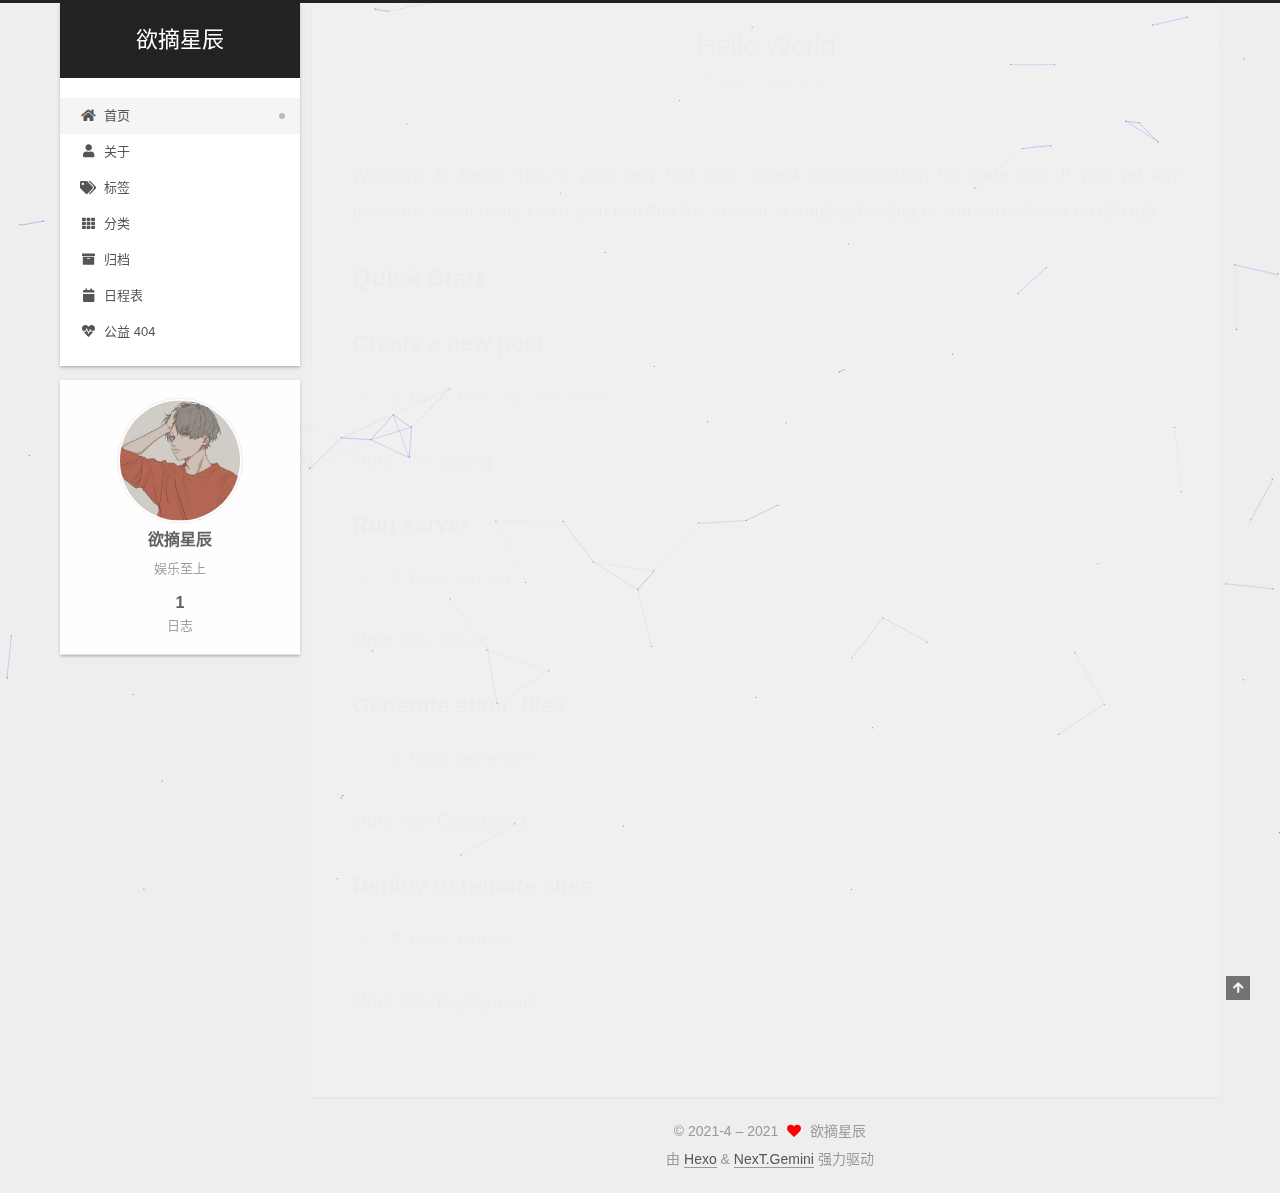
==== index.html @ 0f646016 "Site updated: 2021-04-17 23:31:36" ====
<!DOCTYPE html>
<html lang="zh-CN">
<head>
  <meta charset="UTF-8">
<meta name="viewport" content="width=device-width, initial-scale=1, maximum-scale=2">
<meta name="theme-color" content="#222">
<meta name="generator" content="Hexo 5.4.0">
  <link rel="apple-touch-icon" sizes="180x180" href="/images/apple-touch-icon-next.png">
  <link rel="icon" type="image/png" sizes="32x32" href="/images/tubiao2.png">
  <link rel="icon" type="image/png" sizes="16x16" href="/images/tubiao.png">
  <link rel="mask-icon" href="/images/logo.svg" color="#222">

<link rel="stylesheet" href="/css/main.css">


<link rel="stylesheet" href="/lib/font-awesome/css/all.min.css">

<script id="hexo-configurations">
    var NexT = window.NexT || {};
    var CONFIG = {"hostname":"example.com","root":"/","scheme":"Gemini","version":"7.8.0","exturl":false,"sidebar":{"position":"left","display":"post","padding":18,"offset":12,"onmobile":false},"copycode":{"enable":false,"show_result":false,"style":null},"back2top":{"enable":true,"sidebar":false,"scrollpercent":false},"bookmark":{"enable":false,"color":"#222","save":"auto"},"fancybox":false,"mediumzoom":false,"lazyload":false,"pangu":false,"comments":{"style":"tabs","active":null,"storage":true,"lazyload":false,"nav":null},"algolia":{"hits":{"per_page":10},"labels":{"input_placeholder":"Search for Posts","hits_empty":"We didn't find any results for the search: ${query}","hits_stats":"${hits} results found in ${time} ms"}},"localsearch":{"enable":false,"trigger":"auto","top_n_per_article":1,"unescape":false,"preload":false},"motion":{"enable":true,"async":false,"transition":{"post_block":"fadeIn","post_header":"slideDownIn","post_body":"slideDownIn","coll_header":"slideLeftIn","sidebar":"slideUpIn"}}};
  </script>

  <meta name="description" content="娱乐至上">
<meta property="og:type" content="website">
<meta property="og:title" content="欲摘星辰">
<meta property="og:url" content="http://example.com/index.html">
<meta property="og:site_name" content="欲摘星辰">
<meta property="og:description" content="娱乐至上">
<meta property="og:locale" content="zh_CN">
<meta property="article:author" content="欲摘星辰">
<meta name="twitter:card" content="summary">

<link rel="canonical" href="http://example.com/">


<script id="page-configurations">
  // https://hexo.io/docs/variables.html
  CONFIG.page = {
    sidebar: "",
    isHome : true,
    isPost : false,
    lang   : 'zh-CN'
  };
</script>

  <title>欲摘星辰</title>
  






  <noscript>
  <style>
  .use-motion .brand,
  .use-motion .menu-item,
  .sidebar-inner,
  .use-motion .post-block,
  .use-motion .pagination,
  .use-motion .comments,
  .use-motion .post-header,
  .use-motion .post-body,
  .use-motion .collection-header { opacity: initial; }

  .use-motion .site-title,
  .use-motion .site-subtitle {
    opacity: initial;
    top: initial;
  }

  .use-motion .logo-line-before i { left: initial; }
  .use-motion .logo-line-after i { right: initial; }
  </style>
</noscript>

</head>

<body itemscope itemtype="http://schema.org/WebPage">
  <div class="container use-motion">
    <div class="headband"></div>

    <header class="header" itemscope itemtype="http://schema.org/WPHeader">
      <div class="header-inner"><div class="site-brand-container">
  <div class="site-nav-toggle">
    <div class="toggle" aria-label="切换导航栏">
      <span class="toggle-line toggle-line-first"></span>
      <span class="toggle-line toggle-line-middle"></span>
      <span class="toggle-line toggle-line-last"></span>
    </div>
  </div>

  <div class="site-meta">

    <a href="/" class="brand" rel="start">
      <span class="logo-line-before"><i></i></span>
      <h1 class="site-title">欲摘星辰</h1>
      <span class="logo-line-after"><i></i></span>
    </a>
  </div>

  <div class="site-nav-right">
    <div class="toggle popup-trigger">
    </div>
  </div>
</div>




<nav class="site-nav">
  <ul id="menu" class="main-menu menu">
        <li class="menu-item menu-item-home">

    <a href="/" rel="section"><i class="fa fa-home fa-fw"></i>首页</a>

  </li>
        <li class="menu-item menu-item-about">

    <a href="/about/" rel="section"><i class="fa fa-user fa-fw"></i>关于</a>

  </li>
        <li class="menu-item menu-item-tags">

    <a href="/tags/" rel="section"><i class="fa fa-tags fa-fw"></i>标签</a>

  </li>
        <li class="menu-item menu-item-categories">

    <a href="/categories/" rel="section"><i class="fa fa-th fa-fw"></i>分类</a>

  </li>
        <li class="menu-item menu-item-archives">

    <a href="/archives/" rel="section"><i class="fa fa-archive fa-fw"></i>归档</a>

  </li>
        <li class="menu-item menu-item-schedule">

    <a href="/schedule/" rel="section"><i class="fa fa-calendar fa-fw"></i>日程表</a>

  </li>
        <li class="menu-item menu-item-commonweal">

    <a href="/404/" rel="section"><i class="fa fa-heartbeat fa-fw"></i>公益 404</a>

  </li>
  </ul>
</nav>




</div>
    </header>

    
  <div class="back-to-top">
    <i class="fa fa-arrow-up"></i>
    <span>0%</span>
  </div>


    <main class="main">
      <div class="main-inner">
        <div class="content-wrap">
          

          <div class="content index posts-expand">
            
      
  
  
  <article itemscope itemtype="http://schema.org/Article" class="post-block" lang="zh-CN">
    <link itemprop="mainEntityOfPage" href="http://example.com/2021/04/17/hello-world/">

    <span hidden itemprop="author" itemscope itemtype="http://schema.org/Person">
      <meta itemprop="image" content="/images/head%20portrait.png">
      <meta itemprop="name" content="欲摘星辰">
      <meta itemprop="description" content="娱乐至上">
    </span>

    <span hidden itemprop="publisher" itemscope itemtype="http://schema.org/Organization">
      <meta itemprop="name" content="欲摘星辰">
    </span>
      <header class="post-header">
        <h2 class="post-title" itemprop="name headline">
          
            <a href="/2021/04/17/hello-world/" class="post-title-link" itemprop="url">Hello World</a>
        </h2>

        <div class="post-meta">
            <span class="post-meta-item">
              <span class="post-meta-item-icon">
                <i class="far fa-calendar"></i>
              </span>
              <span class="post-meta-item-text">发表于</span>

              <time title="创建时间：2021-04-17 21:25:48" itemprop="dateCreated datePublished" datetime="2021-04-17T21:25:48+08:00">2021-04-17</time>
            </span>

          

        </div>
      </header>

    
    
    
    <div class="post-body" itemprop="articleBody">

      
          <p>Welcome to <a target="_blank" rel="noopener" href="https://hexo.io/">Hexo</a>! This is your very first post. Check <a target="_blank" rel="noopener" href="https://hexo.io/docs/">documentation</a> for more info. If you get any problems when using Hexo, you can find the answer in <a target="_blank" rel="noopener" href="https://hexo.io/docs/troubleshooting.html">troubleshooting</a> or you can ask me on <a target="_blank" rel="noopener" href="https://github.com/hexojs/hexo/issues">GitHub</a>.</p>
<h2 id="Quick-Start"><a href="#Quick-Start" class="headerlink" title="Quick Start"></a>Quick Start</h2><h3 id="Create-a-new-post"><a href="#Create-a-new-post" class="headerlink" title="Create a new post"></a>Create a new post</h3><figure class="highlight bash"><table><tr><td class="gutter"><pre><span class="line">1</span><br></pre></td><td class="code"><pre><span class="line">$ hexo new <span class="string">&quot;My New Post&quot;</span></span><br></pre></td></tr></table></figure>

<p>More info: <a target="_blank" rel="noopener" href="https://hexo.io/docs/writing.html">Writing</a></p>
<h3 id="Run-server"><a href="#Run-server" class="headerlink" title="Run server"></a>Run server</h3><figure class="highlight bash"><table><tr><td class="gutter"><pre><span class="line">1</span><br></pre></td><td class="code"><pre><span class="line">$ hexo server</span><br></pre></td></tr></table></figure>

<p>More info: <a target="_blank" rel="noopener" href="https://hexo.io/docs/server.html">Server</a></p>
<h3 id="Generate-static-files"><a href="#Generate-static-files" class="headerlink" title="Generate static files"></a>Generate static files</h3><figure class="highlight bash"><table><tr><td class="gutter"><pre><span class="line">1</span><br></pre></td><td class="code"><pre><span class="line">$ hexo generate</span><br></pre></td></tr></table></figure>

<p>More info: <a target="_blank" rel="noopener" href="https://hexo.io/docs/generating.html">Generating</a></p>
<h3 id="Deploy-to-remote-sites"><a href="#Deploy-to-remote-sites" class="headerlink" title="Deploy to remote sites"></a>Deploy to remote sites</h3><figure class="highlight bash"><table><tr><td class="gutter"><pre><span class="line">1</span><br></pre></td><td class="code"><pre><span class="line">$ hexo deploy</span><br></pre></td></tr></table></figure>

<p>More info: <a target="_blank" rel="noopener" href="https://hexo.io/docs/one-command-deployment.html">Deployment</a></p>

      
    </div>

    
    
    
      <footer class="post-footer">
        <div class="post-eof"></div>
      </footer>
  </article>
  
  
  


  



          </div>
          

<script>
  window.addEventListener('tabs:register', () => {
    let { activeClass } = CONFIG.comments;
    if (CONFIG.comments.storage) {
      activeClass = localStorage.getItem('comments_active') || activeClass;
    }
    if (activeClass) {
      let activeTab = document.querySelector(`a[href="#comment-${activeClass}"]`);
      if (activeTab) {
        activeTab.click();
      }
    }
  });
  if (CONFIG.comments.storage) {
    window.addEventListener('tabs:click', event => {
      if (!event.target.matches('.tabs-comment .tab-content .tab-pane')) return;
      let commentClass = event.target.classList[1];
      localStorage.setItem('comments_active', commentClass);
    });
  }
</script>

        </div>
          
  
  <div class="toggle sidebar-toggle">
    <span class="toggle-line toggle-line-first"></span>
    <span class="toggle-line toggle-line-middle"></span>
    <span class="toggle-line toggle-line-last"></span>
  </div>

  <aside class="sidebar">
    <div class="sidebar-inner">

      <ul class="sidebar-nav motion-element">
        <li class="sidebar-nav-toc">
          文章目录
        </li>
        <li class="sidebar-nav-overview">
          站点概览
        </li>
      </ul>

      <!--noindex-->
      <div class="post-toc-wrap sidebar-panel">
      </div>
      <!--/noindex-->

      <div class="site-overview-wrap sidebar-panel">
        <div class="site-author motion-element" itemprop="author" itemscope itemtype="http://schema.org/Person">
    <img class="site-author-image" itemprop="image" alt="欲摘星辰"
      src="/images/head%20portrait.png">
  <p class="site-author-name" itemprop="name">欲摘星辰</p>
  <div class="site-description" itemprop="description">娱乐至上</div>
</div>
<div class="site-state-wrap motion-element">
  <nav class="site-state">
      <div class="site-state-item site-state-posts">
          <a href="/archives/">
        
          <span class="site-state-item-count">1</span>
          <span class="site-state-item-name">日志</span>
        </a>
      </div>
  </nav>
</div>



      </div>

    </div>
  </aside>
  <div id="sidebar-dimmer"></div>


      </div>
    </main>

    <footer class="footer">
      <div class="footer-inner">
        

        

<div class="copyright">
  
  &copy; 2021-4 – 
  <span itemprop="copyrightYear">2021</span>
  <span class="with-love">
    <i class="fa fa-heart"></i>
  </span>
  <span class="author" itemprop="copyrightHolder">欲摘星辰</span>
</div>
  <div class="powered-by">由 <a href="https://hexo.io/" class="theme-link" rel="noopener" target="_blank">Hexo</a> & <a href="https://theme-next.org/" class="theme-link" rel="noopener" target="_blank">NexT.Gemini</a> 强力驱动
  </div>

        








      </div>
    </footer>
  </div>

  
  
  <script color='0,0,255' opacity='0.5' zIndex='-1' count='99' src="/lib/canvas-nest/canvas-nest.min.js"></script>
  <script src="/lib/anime.min.js"></script>
  <script src="/lib/velocity/velocity.min.js"></script>
  <script src="/lib/velocity/velocity.ui.min.js"></script>

<script src="/js/utils.js"></script>

<script src="/js/motion.js"></script>


<script src="/js/schemes/pisces.js"></script>


<script src="/js/next-boot.js"></script>




  















  

  

</body>
</html>
---- css/main.css ----
:root {
  --body-bg-color: #eee;
  --content-bg-color: #fff;
  --card-bg-color: #f5f5f5;
  --text-color: #555;
  --blockquote-color: #666;
  --link-color: #555;
  --link-hover-color: #222;
  --brand-color: #fff;
  --brand-hover-color: #fff;
  --table-row-odd-bg-color: #f9f9f9;
  --table-row-hover-bg-color: #f5f5f5;
  --menu-item-bg-color: #f5f5f5;
  --btn-default-bg: #fff;
  --btn-default-color: #555;
  --btn-default-border-color: #555;
  --btn-default-hover-bg: #222;
  --btn-default-hover-color: #fff;
  --btn-default-hover-border-color: #222;
}
html {
  line-height: 1.15; /* 1 */
  -webkit-text-size-adjust: 100%; /* 2 */
}
body {
  margin: 0;
}
main {
  display: block;
}
h1 {
  font-size: 2em;
  margin: 0.67em 0;
}
hr {
  box-sizing: content-box; /* 1 */
  height: 0; /* 1 */
  overflow: visible; /* 2 */
}
pre {
  font-family: monospace, monospace; /* 1 */
  font-size: 1em; /* 2 */
}
a {
  background: transparent;
}
abbr[title] {
  border-bottom: none; /* 1 */
  text-decoration: underline; /* 2 */
  text-decoration: underline dotted; /* 2 */
}
b,
strong {
  font-weight: bolder;
}
code,
kbd,
samp {
  font-family: monospace, monospace; /* 1 */
  font-size: 1em; /* 2 */
}
small {
  font-size: 80%;
}
sub,
sup {
  font-size: 75%;
  line-height: 0;
  position: relative;
  vertical-align: baseline;
}
sub {
  bottom: -0.25em;
}
sup {
  top: -0.5em;
}
img {
  border-style: none;
}
button,
input,
optgroup,
select,
textarea {
  font-family: inherit; /* 1 */
  font-size: 100%; /* 1 */
  line-height: 1.15; /* 1 */
  margin: 0; /* 2 */
}
button,
input {
/* 1 */
  overflow: visible;
}
button,
select {
/* 1 */
  text-transform: none;
}
button,
[type='button'],
[type='reset'],
[type='submit'] {
  -webkit-appearance: button;
}
button::-moz-focus-inner,
[type='button']::-moz-focus-inner,
[type='reset']::-moz-focus-inner,
[type='submit']::-moz-focus-inner {
  border-style: none;
  padding: 0;
}
button:-moz-focusring,
[type='button']:-moz-focusring,
[type='reset']:-moz-focusring,
[type='submit']:-moz-focusring {
  outline: 1px dotted ButtonText;
}
fieldset {
  padding: 0.35em 0.75em 0.625em;
}
legend {
  box-sizing: border-box; /* 1 */
  color: inherit; /* 2 */
  display: table; /* 1 */
  max-width: 100%; /* 1 */
  padding: 0; /* 3 */
  white-space: normal; /* 1 */
}
progress {
  vertical-align: baseline;
}
textarea {
  overflow: auto;
}
[type='checkbox'],
[type='radio'] {
  box-sizing: border-box; /* 1 */
  padding: 0; /* 2 */
}
[type='number']::-webkit-inner-spin-button,
[type='number']::-webkit-outer-spin-button {
  height: auto;
}
[type='search'] {
  outline-offset: -2px; /* 2 */
  -webkit-appearance: textfield; /* 1 */
}
[type='search']::-webkit-search-decoration {
  -webkit-appearance: none;
}
::-webkit-file-upload-button {
  font: inherit; /* 2 */
  -webkit-appearance: button; /* 1 */
}
details {
  display: block;
}
summary {
  display: list-item;
}
template {
  display: none;
}
[hidden] {
  display: none;
}
::selection {
  background: #262a30;
  color: #eee;
}
html,
body {
  height: 100%;
}
body {
  background: var(--body-bg-color);
  color: var(--text-color);
  font-family: 'Lato', "PingFang SC", "Microsoft YaHei", sans-serif;
  font-size: 1em;
  line-height: 2;
}
@media (max-width: 991px) {
  body {
    padding-left: 0 !important;
    padding-right: 0 !important;
  }
}
h1,
h2,
h3,
h4,
h5,
h6 {
  font-family: 'Lato', "PingFang SC", "Microsoft YaHei", sans-serif;
  font-weight: bold;
  line-height: 1.5;
  margin: 20px 0 15px;
}
h1 {
  font-size: 1.5em;
}
h2 {
  font-size: 1.375em;
}
h3 {
  font-size: 1.25em;
}
h4 {
  font-size: 1.125em;
}
h5 {
  font-size: 1em;
}
h6 {
  font-size: 0.875em;
}
p {
  margin: 0 0 20px 0;
}
a,
span.exturl {
  border-bottom: 1px solid #999;
  color: var(--link-color);
  outline: 0;
  text-decoration: none;
  overflow-wrap: break-word;
  word-wrap: break-word;
  cursor: pointer;
}
a:hover,
span.exturl:hover {
  border-bottom-color: var(--link-hover-color);
  color: var(--link-hover-color);
}
iframe,
img,
video {
  display: block;
  margin-left: auto;
  margin-right: auto;
  max-width: 100%;
}
hr {
  background-image: repeating-linear-gradient(-45deg, #ddd, #ddd 4px, transparent 4px, transparent 8px);
  border: 0;
  height: 3px;
  margin: 40px 0;
}
blockquote {
  border-left: 4px solid #ddd;
  color: var(--blockquote-color);
  margin: 0;
  padding: 0 15px;
}
blockquote cite::before {
  content: '-';
  padding: 0 5px;
}
dt {
  font-weight: bold;
}
dd {
  margin: 0;
  padding: 0;
}
kbd {
  background-color: #f5f5f5;
  background-image: linear-gradient(#eee, #fff, #eee);
  border: 1px solid #ccc;
  border-radius: 0.2em;
  box-shadow: 0.1em 0.1em 0.2em rgba(0,0,0,0.1);
  color: #555;
  font-family: inherit;
  padding: 0.1em 0.3em;
  white-space: nowrap;
}
.table-container {
  overflow: auto;
}
table {
  border-collapse: collapse;
  border-spacing: 0;
  font-size: 0.875em;
  margin: 0 0 20px 0;
  width: 100%;
}
tbody tr:nth-of-type(odd) {
  background: var(--table-row-odd-bg-color);
}
tbody tr:hover {
  background: var(--table-row-hover-bg-color);
}
caption,
th,
td {
  font-weight: normal;
  padding: 8px;
  vertical-align: middle;
}
th,
td {
  border: 1px solid #ddd;
  border-bottom: 3px solid #ddd;
}
th {
  font-weight: 700;
  padding-bottom: 10px;
}
td {
  border-bottom-width: 1px;
}
.btn {
  background: var(--btn-default-bg);
  border: 2px solid var(--btn-default-border-color);
  border-radius: 2px;
  color: var(--btn-default-color);
  display: inline-block;
  font-size: 0.875em;
  line-height: 2;
  padding: 0 20px;
  text-decoration: none;
  transition-property: background-color;
  transition-delay: 0s;
  transition-duration: 0.2s;
  transition-timing-function: ease-in-out;
}
.btn:hover {
  background: var(--btn-default-hover-bg);
  border-color: var(--btn-default-hover-border-color);
  color: var(--btn-default-hover-color);
}
.btn + .btn {
  margin: 0 0 8px 8px;
}
.btn .fa-fw {
  text-align: left;
  width: 1.285714285714286em;
}
.toggle {
  line-height: 0;
}
.toggle .toggle-line {
  background: #fff;
  display: inline-block;
  height: 2px;
  left: 0;
  position: relative;
  top: 0;
  transition: all 0.4s;
  vertical-align: top;
  width: 100%;
}
.toggle .toggle-line:not(:first-child) {
  margin-top: 3px;
}
.toggle.toggle-arrow .toggle-line-first {
  left: 50%;
  top: 2px;
  transform: rotate(45deg);
  width: 50%;
}
.toggle.toggle-arrow .toggle-line-middle {
  left: 2px;
  width: 90%;
}
.toggle.toggle-arrow .toggle-line-last {
  left: 50%;
  top: -2px;
  transform: rotate(-45deg);
  width: 50%;
}
.toggle.toggle-close .toggle-line-first {
  transform: rotate(-45deg);
  top: 5px;
}
.toggle.toggle-close .toggle-line-middle {
  opacity: 0;
}
.toggle.toggle-close .toggle-line-last {
  transform: rotate(45deg);
  top: -5px;
}
.highlight,
pre {
  background: #f7f7f7;
  color: #4d4d4c;
  line-height: 1.6;
  margin: 0 auto 20px;
}
pre,
code {
  font-family: consolas, Menlo, monospace, "PingFang SC", "Microsoft YaHei";
}
code {
  background: #eee;
  border-radius: 3px;
  color: #555;
  padding: 2px 4px;
  overflow-wrap: break-word;
  word-wrap: break-word;
}
.highlight *::selection {
  background: #d6d6d6;
}
.highlight pre {
  border: 0;
  margin: 0;
  padding: 10px 0;
}
.highlight table {
  border: 0;
  margin: 0;
  width: auto;
}
.highlight td {
  border: 0;
  padding: 0;
}
.highlight figcaption {
  background: #eff2f3;
  color: #4d4d4c;
  display: flex;
  font-size: 0.875em;
  justify-content: space-between;
  line-height: 1.2;
  padding: 0.5em;
}
.highlight figcaption a {
  color: #4d4d4c;
}
.highlight figcaption a:hover {
  border-bottom-color: #4d4d4c;
}
.highlight .gutter {
  -moz-user-select: none;
  -ms-user-select: none;
  -webkit-user-select: none;
  user-select: none;
}
.highlight .gutter pre {
  background: #eff2f3;
  color: #869194;
  padding-left: 10px;
  padding-right: 10px;
  text-align: right;
}
.highlight .code pre {
  background: #f7f7f7;
  padding-left: 10px;
  width: 100%;
}
.gist table {
  width: auto;
}
.gist table td {
  border: 0;
}
pre {
  overflow: auto;
  padding: 10px;
}
pre code {
  background: none;
  color: #4d4d4c;
  font-size: 0.875em;
  padding: 0;
  text-shadow: none;
}
pre .deletion {
  background: #fdd;
}
pre .addition {
  background: #dfd;
}
pre .meta {
  color: #eab700;
  -moz-user-select: none;
  -ms-user-select: none;
  -webkit-user-select: none;
  user-select: none;
}
pre .comment {
  color: #8e908c;
}
pre .variable,
pre .attribute,
pre .tag,
pre .name,
pre .regexp,
pre .ruby .constant,
pre .xml .tag .title,
pre .xml .pi,
pre .xml .doctype,
pre .html .doctype,
pre .css .id,
pre .css .class,
pre .css .pseudo {
  color: #c82829;
}
pre .number,
pre .preprocessor,
pre .built_in,
pre .builtin-name,
pre .literal,
pre .params,
pre .constant,
pre .command {
  color: #f5871f;
}
pre .ruby .class .title,
pre .css .rules .attribute,
pre .string,
pre .symbol,
pre .value,
pre .inheritance,
pre .header,
pre .ruby .symbol,
pre .xml .cdata,
pre .special,
pre .formula {
  color: #718c00;
}
pre .title,
pre .css .hexcolor {
  color: #3e999f;
}
pre .function,
pre .python .decorator,
pre .python .title,
pre .ruby .function .title,
pre .ruby .title .keyword,
pre .perl .sub,
pre .javascript .title,
pre .coffeescript .title {
  color: #4271ae;
}
pre .keyword,
pre .javascript .function {
  color: #8959a8;
}
.blockquote-center {
  border-left: none;
  margin: 40px 0;
  padding: 0;
  position: relative;
  text-align: center;
}
.blockquote-center .fa {
  display: block;
  opacity: 0.6;
  position: absolute;
  width: 100%;
}
.blockquote-center .fa-quote-left {
  border-top: 1px solid #ccc;
  text-align: left;
  top: -20px;
}
.blockquote-center .fa-quote-right {
  border-bottom: 1px solid #ccc;
  text-align: right;
  bottom: -20px;
}
.blockquote-center p,
.blockquote-center div {
  text-align: center;
}
.post-body .group-picture img {
  margin: 0 auto;
  padding: 0 3px;
}
.group-picture-row {
  margin-bottom: 6px;
  overflow: hidden;
}
.group-picture-column {
  float: left;
  margin-bottom: 10px;
}
.post-body .label {
  color: #555;
  display: inline;
  padding: 0 2px;
}
.post-body .label.default {
  background: #f0f0f0;
}
.post-body .label.primary {
  background: #efe6f7;
}
.post-body .label.info {
  background: #e5f2f8;
}
.post-body .label.success {
  background: #e7f4e9;
}
.post-body .label.warning {
  background: #fcf6e1;
}
.post-body .label.danger {
  background: #fae8eb;
}
.post-body .tabs {
  margin-bottom: 20px;
}
.post-body .tabs,
.tabs-comment {
  display: block;
  padding-top: 10px;
  position: relative;
}
.post-body .tabs ul.nav-tabs,
.tabs-comment ul.nav-tabs {
  display: flex;
  flex-wrap: wrap;
  margin: 0;
  margin-bottom: -1px;
  padding: 0;
}
@media (max-width: 413px) {
  .post-body .tabs ul.nav-tabs,
  .tabs-comment ul.nav-tabs {
    display: block;
    margin-bottom: 5px;
  }
}
.post-body .tabs ul.nav-tabs li.tab,
.tabs-comment ul.nav-tabs li.tab {
  border-bottom: 1px solid #ddd;
  border-left: 1px solid transparent;
  border-right: 1px solid transparent;
  border-top: 3px solid transparent;
  flex-grow: 1;
  list-style-type: none;
  border-radius: 0 0 0 0;
}
@media (max-width: 413px) {
  .post-body .tabs ul.nav-tabs li.tab,
  .tabs-comment ul.nav-tabs li.tab {
    border-bottom: 1px solid transparent;
    border-left: 3px solid transparent;
    border-right: 1px solid transparent;
    border-top: 1px solid transparent;
  }
}
@media (max-width: 413px) {
  .post-body .tabs ul.nav-tabs li.tab,
  .tabs-comment ul.nav-tabs li.tab {
    border-radius: 0;
  }
}
.post-body .tabs ul.nav-tabs li.tab a,
.tabs-comment ul.nav-tabs li.tab a {
  border-bottom: initial;
  display: block;
  line-height: 1.8;
  outline: 0;
  padding: 0.25em 0.75em;
  text-align: center;
  transition-delay: 0s;
  transition-duration: 0.2s;
  transition-timing-function: ease-out;
}
.post-body .tabs ul.nav-tabs li.tab a i,
.tabs-comment ul.nav-tabs li.tab a i {
  width: 1.285714285714286em;
}
.post-body .tabs ul.nav-tabs li.tab.active,
.tabs-comment ul.nav-tabs li.tab.active {
  border-bottom: 1px solid transparent;
  border-left: 1px solid #ddd;
  border-right: 1px solid #ddd;
  border-top: 3px solid #fc6423;
}
@media (max-width: 413px) {
  .post-body .tabs ul.nav-tabs li.tab.active,
  .tabs-comment ul.nav-tabs li.tab.active {
    border-bottom: 1px solid #ddd;
    border-left: 3px solid #fc6423;
    border-right: 1px solid #ddd;
    border-top: 1px solid #ddd;
  }
}
.post-body .tabs ul.nav-tabs li.tab.active a,
.tabs-comment ul.nav-tabs li.tab.active a {
  color: var(--link-color);
  cursor: default;
}
.post-body .tabs .tab-content .tab-pane,
.tabs-comment .tab-content .tab-pane {
  border: 1px solid #ddd;
  border-top: 0;
  padding: 20px 20px 0 20px;
  border-radius: 0;
}
.post-body .tabs .tab-content .tab-pane:not(.active),
.tabs-comment .tab-content .tab-pane:not(.active) {
  display: none;
}
.post-body .tabs .tab-content .tab-pane.active,
.tabs-comment .tab-content .tab-pane.active {
  display: block;
}
.post-body .tabs .tab-content .tab-pane.active:nth-of-type(1),
.tabs-comment .tab-content .tab-pane.active:nth-of-type(1) {
  border-radius: 0 0 0 0;
}
@media (max-width: 413px) {
  .post-body .tabs .tab-content .tab-pane.active:nth-of-type(1),
  .tabs-comment .tab-content .tab-pane.active:nth-of-type(1) {
    border-radius: 0;
  }
}
.post-body .note {
  border-radius: 3px;
  margin-bottom: 20px;
  padding: 1em;
  position: relative;
  border: 1px solid #eee;
  border-left-width: 5px;
}
.post-body .note h2,
.post-body .note h3,
.post-body .note h4,
.post-body .note h5,
.post-body .note h6 {
  margin-top: 0;
  border-bottom: initial;
  margin-bottom: 0;
  padding-top: 0;
}
.post-body .note p:first-child,
.post-body .note ul:first-child,
.post-body .note ol:first-child,
.post-body .note table:first-child,
.post-body .note pre:first-child,
.post-body .note blockquote:first-child,
.post-body .note img:first-child {
  margin-top: 0;
}
.post-body .note p:last-child,
.post-body .note ul:last-child,
.post-body .note ol:last-child,
.post-body .note table:last-child,
.post-body .note pre:last-child,
.post-body .note blockquote:last-child,
.post-body .note img:last-child {
  margin-bottom: 0;
}
.post-body .note.default {
  border-left-color: #777;
}
.post-body .note.default h2,
.post-body .note.default h3,
.post-body .note.default h4,
.post-body .note.default h5,
.post-body .note.default h6 {
  color: #777;
}
.post-body .note.primary {
  border-left-color: #6f42c1;
}
.post-body .note.primary h2,
.post-body .note.primary h3,
.post-body .note.primary h4,
.post-body .note.primary h5,
.post-body .note.primary h6 {
  color: #6f42c1;
}
.post-body .note.info {
  border-left-color: #428bca;
}
.post-body .note.info h2,
.post-body .note.info h3,
.post-body .note.info h4,
.post-body .note.info h5,
.post-body .note.info h6 {
  color: #428bca;
}
.post-body .note.success {
  border-left-color: #5cb85c;
}
.post-body .note.success h2,
.post-body .note.success h3,
.post-body .note.success h4,
.post-body .note.success h5,
.post-body .note.success h6 {
  color: #5cb85c;
}
.post-body .note.warning {
  border-left-color: #f0ad4e;
}
.post-body .note.warning h2,
.post-body .note.warning h3,
.post-body .note.warning h4,
.post-body .note.warning h5,
.post-body .note.warning h6 {
  color: #f0ad4e;
}
.post-body .note.danger {
  border-left-color: #d9534f;
}
.post-body .note.danger h2,
.post-body .note.danger h3,
.post-body .note.danger h4,
.post-body .note.danger h5,
.post-body .note.danger h6 {
  color: #d9534f;
}
.pagination .prev,
.pagination .next,
.pagination .page-number,
.pagination .space {
  display: inline-block;
  margin: 0 10px;
  padding: 0 11px;
  position: relative;
  top: -1px;
}
@media (max-width: 767px) {
  .pagination .prev,
  .pagination .next,
  .pagination .page-number,
  .pagination .space {
    margin: 0 5px;
  }
}
.pagination {
  border-top: 1px solid #eee;
  margin: 120px 0 0;
  text-align: center;
}
.pagination .prev,
.pagination .next,
.pagination .page-number {
  border-bottom: 0;
  border-top: 1px solid #eee;
  transition-property: border-color;
  transition-delay: 0s;
  transition-duration: 0.2s;
  transition-timing-function: ease-in-out;
}
.pagination .prev:hover,
.pagination .next:hover,
.pagination .page-number:hover {
  border-top-color: #222;
}
.pagination .space {
  margin: 0;
  padding: 0;
}
.pagination .prev {
  margin-left: 0;
}
.pagination .next {
  margin-right: 0;
}
.pagination .page-number.current {
  background: #ccc;
  border-top-color: #ccc;
  color: #fff;
}
@media (max-width: 767px) {
  .pagination {
    border-top: none;
  }
  .pagination .prev,
  .pagination .next,
  .pagination .page-number {
    border-bottom: 1px solid #eee;
    border-top: 0;
    margin-bottom: 10px;
    padding: 0 10px;
  }
  .pagination .prev:hover,
  .pagination .next:hover,
  .pagination .page-number:hover {
    border-bottom-color: #222;
  }
}
.comments {
  margin-top: 60px;
  overflow: hidden;
}
.comment-button-group {
  display: flex;
  flex-wrap: wrap-reverse;
  justify-content: center;
  margin: 1em 0;
}
.comment-button-group .comment-button {
  margin: 0.1em 0.2em;
}
.comment-button-group .comment-button.active {
  background: var(--btn-default-hover-bg);
  border-color: var(--btn-default-hover-border-color);
  color: var(--btn-default-hover-color);
}
.comment-position {
  display: none;
}
.comment-position.active {
  display: block;
}
.tabs-comment {
  background: var(--content-bg-color);
  margin-top: 4em;
  padding-top: 0;
}
.tabs-comment .comments {
  border: 0;
  box-shadow: none;
  margin-top: 0;
  padding-top: 0;
}
.container {
  min-height: 100%;
  position: relative;
}
.main-inner {
  margin: 0 auto;
  width: calc(100% - 20px);
}
@media (min-width: 1200px) {
  .main-inner {
    width: 1160px;
  }
}
@media (min-width: 1600px) {
  .main-inner {
    width: 73%;
  }
}
@media (max-width: 767px) {
  .content-wrap {
    padding: 0 20px;
  }
}
.header {
  background: transparent;
}
.header-inner {
  margin: 0 auto;
  width: calc(100% - 20px);
}
@media (min-width: 1200px) {
  .header-inner {
    width: 1160px;
  }
}
@media (min-width: 1600px) {
  .header-inner {
    width: 73%;
  }
}
.site-brand-container {
  display: flex;
  flex-shrink: 0;
  padding: 0 10px;
}
.headband {
  background: #222;
  height: 3px;
}
.site-meta {
  flex-grow: 1;
  text-align: center;
}
@media (max-width: 767px) {
  .site-meta {
    text-align: center;
  }
}
.brand {
  border-bottom: none;
  color: var(--brand-color);
  display: inline-block;
  line-height: 1.375em;
  padding: 0 40px;
  position: relative;
}
.brand:hover {
  color: var(--brand-hover-color);
}
.site-title {
  font-family: 'Lato', "PingFang SC", "Microsoft YaHei", sans-serif;
  font-size: 1.375em;
  font-weight: normal;
  margin: 0;
}
.site-subtitle {
  color: #ddd;
  font-size: 0.8125em;
  margin: 10px 0;
}
.use-motion .brand {
  opacity: 0;
}
.use-motion .site-title,
.use-motion .site-subtitle,
.use-motion .custom-logo-image {
  opacity: 0;
  position: relative;
  top: -10px;
}
.site-nav-toggle,
.site-nav-right {
  display: none;
}
@media (max-width: 767px) {
  .site-nav-toggle,
  .site-nav-right {
    display: flex;
    flex-direction: column;
    justify-content: center;
  }
}
.site-nav-toggle .toggle,
.site-nav-right .toggle {
  color: var(--text-color);
  padding: 10px;
  width: 22px;
}
.site-nav-toggle .toggle .toggle-line,
.site-nav-right .toggle .toggle-line {
  background: var(--text-color);
  border-radius: 1px;
}
.site-nav {
  display: block;
}
@media (max-width: 767px) {
  .site-nav {
    clear: both;
    display: none;
  }
}
.site-nav.site-nav-on {
  display: block;
}
.menu {
  margin-top: 20px;
  padding-left: 0;
  text-align: center;
}
.menu-item {
  display: inline-block;
  list-style: none;
  margin: 0 10px;
}
@media (max-width: 767px) {
  .menu-item {
    display: block;
    margin-top: 10px;
  }
  .menu-item.menu-item-search {
    display: none;
  }
}
.menu-item a,
.menu-item span.exturl {
  border-bottom: 0;
  display: block;
  font-size: 0.8125em;
  transition-property: border-color;
  transition-delay: 0s;
  transition-duration: 0.2s;
  transition-timing-function: ease-in-out;
}
@media (hover: none) {
  .menu-item a:hover,
  .menu-item span.exturl:hover {
    border-bottom-color: transparent !important;
  }
}
.menu-item .fa,
.menu-item .fab,
.menu-item .far,
.menu-item .fas {
  margin-right: 8px;
}
.menu-item .badge {
  display: inline-block;
  font-weight: bold;
  line-height: 1;
  margin-left: 0.35em;
  margin-top: 0.35em;
  text-align: center;
  white-space: nowrap;
}
@media (max-width: 767px) {
  .menu-item .badge {
    float: right;
    margin-left: 0;
  }
}
.menu-item-active a,
.menu .menu-item a:hover,
.menu .menu-item span.exturl:hover {
  background: var(--menu-item-bg-color);
}
.use-motion .menu-item {
  opacity: 0;
}
.sidebar {
  background: #222;
  bottom: 0;
  box-shadow: inset 0 2px 6px #000;
  position: fixed;
  top: 0;
}
@media (max-width: 991px) {
  .sidebar {
    display: none;
  }
}
.sidebar-inner {
  color: #999;
  padding: 18px 10px;
  text-align: center;
}
.cc-license {
  margin-top: 10px;
  text-align: center;
}
.cc-license .cc-opacity {
  border-bottom: none;
  opacity: 0.7;
}
.cc-license .cc-opacity:hover {
  opacity: 0.9;
}
.cc-license img {
  display: inline-block;
}
.site-author-image {
  border: 1px solid #eee;
  display: block;
  margin: 0 auto;
  max-width: 120px;
  padding: 2px;
  border-radius: 50%;
}
.site-author-name {
  color: var(--text-color);
  font-weight: 600;
  margin: 0;
  text-align: center;
}
.site-description {
  color: #999;
  font-size: 0.8125em;
  margin-top: 0;
  text-align: center;
}
.links-of-author {
  margin-top: 15px;
}
.links-of-author a,
.links-of-author span.exturl {
  border-bottom-color: #555;
  display: inline-block;
  font-size: 0.8125em;
  margin-bottom: 10px;
  margin-right: 10px;
  vertical-align: middle;
}
.links-of-author a::before,
.links-of-author span.exturl::before {
  background: #b39e55;
  border-radius: 50%;
  content: ' ';
  display: inline-block;
  height: 4px;
  margin-right: 3px;
  vertical-align: middle;
  width: 4px;
}
.sidebar-button {
  margin-top: 15px;
}
.sidebar-button a {
  border: 1px solid #fc6423;
  border-radius: 4px;
  color: #fc6423;
  display: inline-block;
  padding: 0 15px;
}
.sidebar-button a .fa,
.sidebar-button a .fab,
.sidebar-button a .far,
.sidebar-button a .fas {
  margin-right: 5px;
}
.sidebar-button a:hover {
  background: #fc6423;
  border: 1px solid #fc6423;
  color: #fff;
}
.sidebar-button a:hover .fa,
.sidebar-button a:hover .fab,
.sidebar-button a:hover .far,
.sidebar-button a:hover .fas {
  color: #fff;
}
.links-of-blogroll {
  font-size: 0.8125em;
  margin-top: 10px;
}
.links-of-blogroll-title {
  font-size: 0.875em;
  font-weight: 600;
  margin-top: 0;
}
.links-of-blogroll-list {
  list-style: none;
  margin: 0;
  padding: 0;
}
#sidebar-dimmer {
  display: none;
}
@media (max-width: 767px) {
  #sidebar-dimmer {
    background: #000;
    display: block;
    height: 100%;
    left: 100%;
    opacity: 0;
    position: fixed;
    top: 0;
    width: 100%;
    z-index: 1100;
  }
  .sidebar-active + #sidebar-dimmer {
    opacity: 0.7;
    transform: translateX(-100%);
    transition: opacity 0.5s;
  }
}
.sidebar-nav {
  margin: 0;
  padding-bottom: 20px;
  padding-left: 0;
}
.sidebar-nav li {
  border-bottom: 1px solid transparent;
  color: var(--text-color);
  cursor: pointer;
  display: inline-block;
  font-size: 0.875em;
}
.sidebar-nav li.sidebar-nav-overview {
  margin-left: 10px;
}
.sidebar-nav li:hover {
  color: #fc6423;
}
.sidebar-nav .sidebar-nav-active {
  border-bottom-color: #fc6423;
  color: #fc6423;
}
.sidebar-nav .sidebar-nav-active:hover {
  color: #fc6423;
}
.sidebar-panel {
  display: none;
  overflow-x: hidden;
  overflow-y: auto;
}
.sidebar-panel-active {
  display: block;
}
.sidebar-toggle {
  background: #222;
  bottom: 45px;
  cursor: pointer;
  height: 14px;
  left: 30px;
  padding: 5px;
  position: fixed;
  width: 14px;
  z-index: 1300;
}
@media (max-width: 991px) {
  .sidebar-toggle {
    left: 20px;
    opacity: 0.8;
    display: none;
  }
}
.sidebar-toggle:hover .toggle-line {
  background: #fc6423;
}
.post-toc {
  font-size: 0.875em;
}
.post-toc ol {
  list-style: none;
  margin: 0;
  padding: 0 2px 5px 10px;
  text-align: left;
}
.post-toc ol > ol {
  padding-left: 0;
}
.post-toc ol a {
  transition-property: all;
  transition-delay: 0s;
  transition-duration: 0.2s;
  transition-timing-function: ease-in-out;
}
.post-toc .nav-item {
  line-height: 1.8;
  overflow: hidden;
  text-overflow: ellipsis;
  white-space: nowrap;
}
.post-toc .nav .nav-child {
  display: none;
}
.post-toc .nav .active > .nav-child {
  display: block;
}
.post-toc .nav .active-current > .nav-child {
  display: block;
}
.post-toc .nav .active-current > .nav-child > .nav-item {
  display: block;
}
.post-toc .nav .active > a {
  border-bottom-color: #fc6423;
  color: #fc6423;
}
.post-toc .nav .active-current > a {
  color: #fc6423;
}
.post-toc .nav .active-current > a:hover {
  color: #fc6423;
}
.site-state {
  display: flex;
  justify-content: center;
  line-height: 1.4;
  margin-top: 10px;
  overflow: hidden;
  text-align: center;
  white-space: nowrap;
}
.site-state-item {
  padding: 0 15px;
}
.site-state-item:not(:first-child) {
  border-left: 1px solid #eee;
}
.site-state-item a {
  border-bottom: none;
}
.site-state-item-count {
  display: block;
  font-size: 1em;
  font-weight: 600;
  text-align: center;
}
.site-state-item-name {
  color: #999;
  font-size: 0.8125em;
}
.footer {
  color: #999;
  font-size: 0.875em;
  padding: 20px 0;
}
.footer.footer-fixed {
  bottom: 0;
  left: 0;
  position: absolute;
  right: 0;
}
.footer-inner {
  box-sizing: border-box;
  margin: 0 auto;
  text-align: center;
  width: calc(100% - 20px);
}
@media (min-width: 1200px) {
  .footer-inner {
    width: 1160px;
  }
}
@media (min-width: 1600px) {
  .footer-inner {
    width: 73%;
  }
}
.languages {
  display: inline-block;
  font-size: 1.125em;
  position: relative;
}
.languages .lang-select-label span {
  margin: 0 0.5em;
}
.languages .lang-select {
  height: 100%;
  left: 0;
  opacity: 0;
  position: absolute;
  top: 0;
  width: 100%;
}
.with-love {
  color: #ff0000;
  display: inline-block;
  margin: 0 5px;
}
.powered-by,
.theme-info {
  display: inline-block;
}
@-moz-keyframes iconAnimate {
  0%, 100% {
    transform: scale(1);
  }
  10%, 30% {
    transform: scale(0.9);
  }
  20%, 40%, 60%, 80% {
    transform: scale(1.1);
  }
  50%, 70% {
    transform: scale(1.1);
  }
}
@-webkit-keyframes iconAnimate {
  0%, 100% {
    transform: scale(1);
  }
  10%, 30% {
    transform: scale(0.9);
  }
  20%, 40%, 60%, 80% {
    transform: scale(1.1);
  }
  50%, 70% {
    transform: scale(1.1);
  }
}
@-o-keyframes iconAnimate {
  0%, 100% {
    transform: scale(1);
  }
  10%, 30% {
    transform: scale(0.9);
  }
  20%, 40%, 60%, 80% {
    transform: scale(1.1);
  }
  50%, 70% {
    transform: scale(1.1);
  }
}
@keyframes iconAnimate {
  0%, 100% {
    transform: scale(1);
  }
  10%, 30% {
    transform: scale(0.9);
  }
  20%, 40%, 60%, 80% {
    transform: scale(1.1);
  }
  50%, 70% {
    transform: scale(1.1);
  }
}
.back-to-top {
  font-size: 12px;
  text-align: center;
  transition-delay: 0s;
  transition-duration: 0.2s;
  transition-timing-function: ease-in-out;
}
.back-to-top {
  background: #222;
  bottom: -100px;
  box-sizing: border-box;
  color: #fff;
  cursor: pointer;
  left: 30px;
  opacity: 0.6;
  padding: 0 6px;
  position: fixed;
  transition-property: bottom;
  z-index: 1300;
  width: 24px;
}
.back-to-top span {
  display: none;
}
.back-to-top:hover {
  color: #fc6423;
}
.back-to-top.back-to-top-on {
  bottom: 30px;
}
@media (max-width: 991px) {
  .back-to-top {
    left: 20px;
    opacity: 0.8;
  }
}
.post-body {
  font-family: 'Lato', "PingFang SC", "Microsoft YaHei", sans-serif;
  overflow-wrap: break-word;
  word-wrap: break-word;
}
@media (min-width: 1200px) {
  .post-body {
    font-size: 1.125em;
  }
}
.post-body .exturl .fa {
  font-size: 0.875em;
  margin-left: 4px;
}
.post-body .image-caption,
.post-body .figure .caption {
  color: #999;
  font-size: 0.875em;
  font-weight: bold;
  line-height: 1;
  margin: -20px auto 15px;
  text-align: center;
}
.post-sticky-flag {
  display: inline-block;
  transform: rotate(30deg);
}
.post-button {
  margin-top: 40px;
  text-align: center;
}
.use-motion .post-block,
.use-motion .pagination,
.use-motion .comments {
  opacity: 0;
}
.use-motion .post-header {
  opacity: 0;
}
.use-motion .post-body {
  opacity: 0;
}
.use-motion .collection-header {
  opacity: 0;
}
.posts-collapse {
  margin-left: 35px;
  position: relative;
}
@media (max-width: 767px) {
  .posts-collapse {
    margin-left: 0px;
    margin-right: 0px;
  }
}
.posts-collapse .collection-title {
  font-size: 1.125em;
  position: relative;
}
.posts-collapse .collection-title::before {
  background: #999;
  border: 1px solid #fff;
  border-radius: 50%;
  content: ' ';
  height: 10px;
  left: 0;
  margin-left: -6px;
  margin-top: -4px;
  position: absolute;
  top: 50%;
  width: 10px;
}
.posts-collapse .collection-year {
  font-size: 1.5em;
  font-weight: bold;
  margin: 60px 0;
  position: relative;
}
.posts-collapse .collection-year::before {
  background: #bbb;
  border-radius: 50%;
  content: ' ';
  height: 8px;
  left: 0;
  margin-left: -4px;
  margin-top: -4px;
  position: absolute;
  top: 50%;
  width: 8px;
}
.posts-collapse .collection-header {
  display: block;
  margin: 0 0 0 20px;
}
.posts-collapse .collection-header small {
  color: #bbb;
  margin-left: 5px;
}
.posts-collapse .post-header {
  border-bottom: 1px dashed #ccc;
  margin: 30px 0;
  padding-left: 15px;
  position: relative;
  transition-property: border;
  transition-delay: 0s;
  transition-duration: 0.2s;
  transition-timing-function: ease-in-out;
}
.posts-collapse .post-header::before {
  background: #bbb;
  border: 1px solid #fff;
  border-radius: 50%;
  content: ' ';
  height: 6px;
  left: 0;
  margin-left: -4px;
  position: absolute;
  top: 0.75em;
  transition-property: background;
  width: 6px;
  transition-delay: 0s;
  transition-duration: 0.2s;
  transition-timing-function: ease-in-out;
}
.posts-collapse .post-header:hover {
  border-bottom-color: #666;
}
.posts-collapse .post-header:hover::before {
  background: #222;
}
.posts-collapse .post-meta {
  display: inline;
  font-size: 0.75em;
  margin-right: 10px;
}
.posts-collapse .post-title {
  display: inline;
}
.posts-collapse .post-title a,
.posts-collapse .post-title span.exturl {
  border-bottom: none;
  color: var(--link-color);
}
.posts-collapse .post-title .fa-external-link-alt {
  font-size: 0.875em;
  margin-left: 5px;
}
.posts-collapse::before {
  background: #f5f5f5;
  content: ' ';
  height: 100%;
  left: 0;
  margin-left: -2px;
  position: absolute;
  top: 1.25em;
  width: 4px;
}
.post-eof {
  background: #ccc;
  height: 1px;
  margin: 80px auto 60px;
  text-align: center;
  width: 8%;
}
.post-block:last-of-type .post-eof {
  display: none;
}
.content {
  padding-top: 40px;
}
@media (min-width: 992px) {
  .post-body {
    text-align: justify;
  }
}
@media (max-width: 991px) {
  .post-body {
    text-align: justify;
  }
}
.post-body h1,
.post-body h2,
.post-body h3,
.post-body h4,
.post-body h5,
.post-body h6 {
  padding-top: 10px;
}
.post-body h1 .header-anchor,
.post-body h2 .header-anchor,
.post-body h3 .header-anchor,
.post-body h4 .header-anchor,
.post-body h5 .header-anchor,
.post-body h6 .header-anchor {
  border-bottom-style: none;
  color: #ccc;
  float: right;
  margin-left: 10px;
  visibility: hidden;
}
.post-body h1 .header-anchor:hover,
.post-body h2 .header-anchor:hover,
.post-body h3 .header-anchor:hover,
.post-body h4 .header-anchor:hover,
.post-body h5 .header-anchor:hover,
.post-body h6 .header-anchor:hover {
  color: inherit;
}
.post-body h1:hover .header-anchor,
.post-body h2:hover .header-anchor,
.post-body h3:hover .header-anchor,
.post-body h4:hover .header-anchor,
.post-body h5:hover .header-anchor,
.post-body h6:hover .header-anchor {
  visibility: visible;
}
.post-body iframe,
.post-body img,
.post-body video {
  margin-bottom: 20px;
}
.post-body .video-container {
  height: 0;
  margin-bottom: 20px;
  overflow: hidden;
  padding-top: 75%;
  position: relative;
  width: 100%;
}
.post-body .video-container iframe,
.post-body .video-container object,
.post-body .video-container embed {
  height: 100%;
  left: 0;
  margin: 0;
  position: absolute;
  top: 0;
  width: 100%;
}
.post-gallery {
  align-items: center;
  display: grid;
  grid-gap: 10px;
  grid-template-columns: 1fr 1fr 1fr;
  margin-bottom: 20px;
}
@media (max-width: 767px) {
  .post-gallery {
    grid-template-columns: 1fr 1fr;
  }
}
.post-gallery a {
  border: 0;
}
.post-gallery img {
  margin: 0;
}
.posts-expand .post-header {
  font-size: 1.125em;
}
.posts-expand .post-title {
  font-size: 1.5em;
  font-weight: normal;
  margin: initial;
  text-align: center;
  overflow-wrap: break-word;
  word-wrap: break-word;
}
.posts-expand .post-title-link {
  border-bottom: none;
  color: var(--link-color);
  display: inline-block;
  position: relative;
  vertical-align: top;
}
.posts-expand .post-title-link::before {
  background: var(--link-color);
  bottom: 0;
  content: '';
  height: 2px;
  left: 0;
  position: absolute;
  transform: scaleX(0);
  visibility: hidden;
  width: 100%;
  transition-delay: 0s;
  transition-duration: 0.2s;
  transition-timing-function: ease-in-out;
}
.posts-expand .post-title-link:hover::before {
  transform: scaleX(1);
  visibility: visible;
}
.posts-expand .post-title-link .fa-external-link-alt {
  font-size: 0.875em;
  margin-left: 5px;
}
.posts-expand .post-meta {
  color: #999;
  font-family: 'Lato', "PingFang SC", "Microsoft YaHei", sans-serif;
  font-size: 0.75em;
  margin: 3px 0 60px 0;
  text-align: center;
}
.posts-expand .post-meta .post-description {
  font-size: 0.875em;
  margin-top: 2px;
}
.posts-expand .post-meta time {
  border-bottom: 1px dashed #999;
  cursor: pointer;
}
.post-meta .post-meta-item + .post-meta-item::before {
  content: '|';
  margin: 0 0.5em;
}
.post-meta-divider {
  margin: 0 0.5em;
}
.post-meta-item-icon {
  margin-right: 3px;
}
@media (max-width: 991px) {
  .post-meta-item-icon {
    display: inline-block;
  }
}
@media (max-width: 991px) {
  .post-meta-item-text {
    display: none;
  }
}
.post-nav {
  border-top: 1px solid #eee;
  display: flex;
  justify-content: space-between;
  margin-top: 15px;
  padding: 10px 5px 0;
}
.post-nav-item {
  flex: 1;
}
.post-nav-item a {
  border-bottom: none;
  display: block;
  font-size: 0.875em;
  line-height: 1.6;
  position: relative;
}
.post-nav-item a:active {
  top: 2px;
}
.post-nav-item .fa {
  font-size: 0.75em;
}
.post-nav-item:first-child {
  margin-right: 15px;
}
.post-nav-item:first-child .fa {
  margin-right: 5px;
}
.post-nav-item:last-child {
  margin-left: 15px;
  text-align: right;
}
.post-nav-item:last-child .fa {
  margin-left: 5px;
}
.rtl.post-body p,
.rtl.post-body a,
.rtl.post-body h1,
.rtl.post-body h2,
.rtl.post-body h3,
.rtl.post-body h4,
.rtl.post-body h5,
.rtl.post-body h6,
.rtl.post-body li,
.rtl.post-body ul,
.rtl.post-body ol {
  direction: rtl;
  font-family: UKIJ Ekran;
}
.rtl.post-title {
  font-family: UKIJ Ekran;
}
.post-tags {
  margin-top: 40px;
  text-align: center;
}
.post-tags a {
  display: inline-block;
  font-size: 0.8125em;
}
.post-tags a:not(:last-child) {
  margin-right: 10px;
}
.post-widgets {
  border-top: 1px solid #eee;
  margin-top: 15px;
  text-align: center;
}
.wp_rating {
  height: 20px;
  line-height: 20px;
  margin-top: 10px;
  padding-top: 6px;
  text-align: center;
}
.social-like {
  display: flex;
  font-size: 0.875em;
  justify-content: center;
  text-align: center;
}
.reward-container {
  margin: 20px auto;
  padding: 10px 0;
  text-align: center;
  width: 90%;
}
.reward-container button {
  background: transparent;
  border: 1px solid #fc6423;
  border-radius: 0;
  color: #fc6423;
  cursor: pointer;
  line-height: 2;
  outline: 0;
  padding: 0 15px;
  vertical-align: text-top;
}
.reward-container button:hover {
  background: #fc6423;
  border: 1px solid transparent;
  color: #fa9366;
}
#qr {
  padding-top: 20px;
}
#qr a {
  border: 0;
}
#qr img {
  display: inline-block;
  margin: 0.8em 2em 0 2em;
  max-width: 100%;
  width: 180px;
}
#qr p {
  text-align: center;
}
.category-all-page .category-all-title {
  text-align: center;
}
.category-all-page .category-all {
  margin-top: 20px;
}
.category-all-page .category-list {
  list-style: none;
  margin: 0;
  padding: 0;
}
.category-all-page .category-list-item {
  margin: 5px 10px;
}
.category-all-page .category-list-count {
  color: #bbb;
}
.category-all-page .category-list-count::before {
  content: ' (';
  display: inline;
}
.category-all-page .category-list-count::after {
  content: ') ';
  display: inline;
}
.category-all-page .category-list-child {
  padding-left: 10px;
}
.event-list {
  padding: 0;
}
.event-list hr {
  background: #222;
  margin: 20px 0 45px 0;
}
.event-list hr::after {
  background: #222;
  color: #fff;
  content: 'NOW';
  display: inline-block;
  font-weight: bold;
  padding: 0 5px;
  text-align: right;
}
.event-list .event {
  background: #222;
  margin: 20px 0;
  min-height: 40px;
  padding: 15px 0 15px 10px;
}
.event-list .event .event-summary {
  color: #fff;
  margin: 0;
  padding-bottom: 3px;
}
.event-list .event .event-summary::before {
  animation: dot-flash 1s alternate infinite ease-in-out;
  color: #fff;
  content: '\f111';
  display: inline-block;
  font-size: 10px;
  margin-right: 25px;
  vertical-align: middle;
  font-family: 'Font Awesome 5 Free';
  font-weight: 900;
}
.event-list .event .event-relative-time {
  color: #bbb;
  display: inline-block;
  font-size: 12px;
  font-weight: normal;
  padding-left: 12px;
}
.event-list .event .event-details {
  color: #fff;
  display: block;
  line-height: 18px;
  margin-left: 56px;
  padding-bottom: 6px;
  padding-top: 3px;
  text-indent: -24px;
}
.event-list .event .event-details::before {
  color: #fff;
  display: inline-block;
  margin-right: 9px;
  text-align: center;
  text-indent: 0;
  width: 14px;
  font-family: 'Font Awesome 5 Free';
  font-weight: 900;
}
.event-list .event .event-details.event-location::before {
  content: '\f041';
}
.event-list .event .event-details.event-duration::before {
  content: '\f017';
}
.event-list .event-past {
  background: #f5f5f5;
}
.event-list .event-past .event-summary,
.event-list .event-past .event-details {
  color: #bbb;
  opacity: 0.9;
}
.event-list .event-past .event-summary::before,
.event-list .event-past .event-details::before {
  animation: none;
  color: #bbb;
}
@-moz-keyframes dot-flash {
  from {
    opacity: 1;
    transform: scale(1);
  }
  to {
    opacity: 0;
    transform: scale(0.8);
  }
}
@-webkit-keyframes dot-flash {
  from {
    opacity: 1;
    transform: scale(1);
  }
  to {
    opacity: 0;
    transform: scale(0.8);
  }
}
@-o-keyframes dot-flash {
  from {
    opacity: 1;
    transform: scale(1);
  }
  to {
    opacity: 0;
    transform: scale(0.8);
  }
}
@keyframes dot-flash {
  from {
    opacity: 1;
    transform: scale(1);
  }
  to {
    opacity: 0;
    transform: scale(0.8);
  }
}
ul.breadcrumb {
  font-size: 0.75em;
  list-style: none;
  margin: 1em 0;
  padding: 0 2em;
  text-align: center;
}
ul.breadcrumb li {
  display: inline;
}
ul.breadcrumb li + li::before {
  content: '/\00a0';
  font-weight: normal;
  padding: 0.5em;
}
ul.breadcrumb li + li:last-child {
  font-weight: bold;
}
.tag-cloud {
  text-align: center;
}
.tag-cloud a {
  display: inline-block;
  margin: 10px;
}
.tag-cloud a:hover {
  color: var(--link-hover-color) !important;
}
.header {
  margin: 0 auto;
  position: relative;
  width: calc(100% - 20px);
}
@media (min-width: 1200px) {
  .header {
    width: 1160px;
  }
}
@media (min-width: 1600px) {
  .header {
    width: 73%;
  }
}
@media (max-width: 991px) {
  .header {
    width: auto;
  }
}
.header-inner {
  background: var(--content-bg-color);
  border-radius: initial;
  box-shadow: 0 2px 2px 0 rgba(0,0,0,0.12), 0 3px 1px -2px rgba(0,0,0,0.06), 0 1px 5px 0 rgba(0,0,0,0.12);
  overflow: hidden;
  padding: 0;
  position: absolute;
  top: 0;
  width: 240px;
}
@media (min-width: 1200px) {
  .header-inner {
    width: 240px;
  }
}
@media (max-width: 991px) {
  .header-inner {
    border-radius: initial;
    position: relative;
    width: auto;
  }
}
.main-inner {
  align-items: flex-start;
  display: flex;
  justify-content: space-between;
  flex-direction: row-reverse;
}
@media (max-width: 991px) {
  .main-inner {
    width: auto;
  }
}
.content-wrap {
  background: var(--content-bg-color);
  border-radius: initial;
  box-shadow: 0 2px 2px 0 rgba(0,0,0,0.12), 0 3px 1px -2px rgba(0,0,0,0.06), 0 1px 5px 0 rgba(0,0,0,0.12);
  box-sizing: border-box;
  padding: 40px;
  width: calc(100% - 252px);
}
@media (max-width: 991px) {
  .content-wrap {
    border-radius: initial;
    padding: 20px;
    width: 100%;
  }
}
.footer-inner {
  padding-left: 260px;
}
.back-to-top {
  left: auto;
  right: 30px;
}
@media (max-width: 991px) {
  .back-to-top {
    right: 20px;
  }
}
@media (max-width: 991px) {
  .footer-inner {
    padding-left: 0;
    padding-right: 0;
    width: auto;
  }
}
.site-brand-container {
  background: #222;
}
@media (max-width: 991px) {
  .site-brand-container {
    box-shadow: 0 0 16px rgba(0,0,0,0.5);
  }
}
.site-meta {
  padding: 20px 0;
}
.brand {
  padding: 0;
}
.site-subtitle {
  margin: 10px 10px 0;
}
.custom-logo-image {
  margin-top: 20px;
}
@media (max-width: 991px) {
  .custom-logo-image {
    display: none;
  }
}
@media (min-width: 768px) and (max-width: 991px) {
  .site-nav-toggle,
  .site-nav-right {
    display: flex;
    flex-direction: column;
    justify-content: center;
  }
}
.site-nav-toggle .toggle,
.site-nav-right .toggle {
  color: #fff;
}
.site-nav-toggle .toggle .toggle-line,
.site-nav-right .toggle .toggle-line {
  background: #fff;
}
@media (min-width: 768px) and (max-width: 991px) {
  .site-nav {
    display: none;
  }
}
.menu .menu-item {
  display: block;
  margin: 0;
}
.menu .menu-item a,
.menu .menu-item span.exturl {
  padding: 5px 20px;
  position: relative;
  text-align: left;
  transition-property: background-color;
}
@media (max-width: 991px) {
  .menu .menu-item.menu-item-search {
    display: none;
  }
}
.menu .menu-item .badge {
  background: #ccc;
  border-radius: 10px;
  color: #fff;
  float: right;
  padding: 2px 5px;
  text-shadow: 1px 1px 0 rgba(0,0,0,0.1);
  vertical-align: middle;
}
.main-menu .menu-item-active a::after {
  background: #bbb;
  border-radius: 50%;
  content: ' ';
  height: 6px;
  margin-top: -3px;
  position: absolute;
  right: 15px;
  top: 50%;
  width: 6px;
}
.sub-menu {
  background: var(--content-bg-color);
  border-bottom: 1px solid #ddd;
  margin: 0;
  padding: 6px 0;
}
.sub-menu .menu-item {
  display: inline-block;
}
.sub-menu .menu-item a,
.sub-menu .menu-item span.exturl {
  background: transparent;
  margin: 5px 10px;
  padding: initial;
}
.sub-menu .menu-item a:hover,
.sub-menu .menu-item span.exturl:hover {
  background: transparent;
  color: #fc6423;
}
.sub-menu .menu-item-active a {
  border-bottom-color: #fc6423;
  color: #fc6423;
}
.sub-menu .menu-item-active a:hover {
  border-bottom-color: #fc6423;
}
.sidebar {
  background: var(--body-bg-color);
  box-shadow: none;
  margin-top: 100%;
  position: static;
  width: 240px;
}
@media (max-width: 991px) {
  .sidebar {
    display: none;
  }
}
.sidebar-toggle {
  display: none;
}
.sidebar-inner {
  background: var(--content-bg-color);
  border-radius: initial;
  box-shadow: 0 2px 2px 0 rgba(0,0,0,0.12), 0 3px 1px -2px rgba(0,0,0,0.06), 0 1px 5px 0 rgba(0,0,0,0.12), 0 -1px 0.5px 0 rgba(0,0,0,0.09);
  box-sizing: border-box;
  color: var(--text-color);
  width: 240px;
  opacity: 0;
}
.sidebar-inner.affix {
  position: fixed;
  top: 12px;
}
.sidebar-inner.affix-bottom {
  position: absolute;
}
.site-state-item {
  padding: 0 10px;
}
.sidebar-button {
  border-bottom: 1px dotted #ccc;
  border-top: 1px dotted #ccc;
  margin-top: 10px;
  text-align: center;
}
.sidebar-button a {
  border: 0;
  color: #fc6423;
  display: block;
}
.sidebar-button a:hover {
  background: none;
  border: 0;
  color: #e34603;
}
.sidebar-button a:hover .fa,
.sidebar-button a:hover .fab,
.sidebar-button a:hover .far,
.sidebar-button a:hover .fas {
  color: #e34603;
}
.links-of-author {
  display: flex;
  flex-wrap: wrap;
  margin-top: 10px;
  justify-content: center;
}
.links-of-author-item {
  margin: 5px 0 0;
  width: 50%;
}
.links-of-author-item a,
.links-of-author-item span.exturl {
  box-sizing: border-box;
  display: inline-block;
  margin-bottom: 0;
  margin-right: 0;
  max-width: 216px;
  overflow: hidden;
  padding: 0 5px;
  text-overflow: ellipsis;
  white-space: nowrap;
}
.links-of-author-item a,
.links-of-author-item span.exturl {
  border-bottom: none;
  display: block;
  text-decoration: none;
}
.links-of-author-item a::before,
.links-of-author-item span.exturl::before {
  display: none;
}
.links-of-author-item a:hover,
.links-of-author-item span.exturl:hover {
  background: var(--body-bg-color);
  border-radius: 4px;
}
.links-of-author-item .fa,
.links-of-author-item .fab,
.links-of-author-item .far,
.links-of-author-item .fas {
  margin-right: 2px;
}
.links-of-blogroll-item {
  padding: 0;
}
.content-wrap {
  background: initial;
  box-shadow: initial;
  padding: initial;
}
.post-block {
  background: var(--content-bg-color);
  border-radius: initial;
  box-shadow: 0 2px 2px 0 rgba(0,0,0,0.12), 0 3px 1px -2px rgba(0,0,0,0.06), 0 1px 5px 0 rgba(0,0,0,0.12);
  padding: 40px;
}
.post-block + .post-block {
  border-radius: initial;
  box-shadow: 0 2px 2px 0 rgba(0,0,0,0.12), 0 3px 1px -2px rgba(0,0,0,0.06), 0 1px 5px 0 rgba(0,0,0,0.12), 0 -1px 0.5px 0 rgba(0,0,0,0.09);
  margin-top: 12px;
}
.comments {
  background: var(--content-bg-color);
  border-radius: initial;
  box-shadow: 0 2px 2px 0 rgba(0,0,0,0.12), 0 3px 1px -2px rgba(0,0,0,0.06), 0 1px 5px 0 rgba(0,0,0,0.12), 0 -1px 0.5px 0 rgba(0,0,0,0.09);
  margin-top: 12px;
  padding: 40px;
}
.tabs-comment {
  margin-top: 1em;
}
.content {
  padding-top: initial;
}
.post-eof {
  display: none;
}
.pagination {
  background: var(--content-bg-color);
  border-radius: initial;
  border-top: initial;
  box-shadow: 0 2px 2px 0 rgba(0,0,0,0.12), 0 3px 1px -2px rgba(0,0,0,0.06), 0 1px 5px 0 rgba(0,0,0,0.12), 0 -1px 0.5px 0 rgba(0,0,0,0.09);
  margin: 12px 0 0;
  padding: 10px 0 10px;
}
.pagination .prev,
.pagination .next,
.pagination .page-number {
  margin-bottom: initial;
  top: initial;
}
.main {
  padding-bottom: initial;
}
.footer {
  bottom: auto;
}
.sub-menu {
  border-bottom: initial;
  box-shadow: 0 2px 2px 0 rgba(0,0,0,0.12), 0 3px 1px -2px rgba(0,0,0,0.06), 0 1px 5px 0 rgba(0,0,0,0.12);
}
.sub-menu + .content .post-block {
  box-shadow: 0 2px 2px 0 rgba(0,0,0,0.12), 0 3px 1px -2px rgba(0,0,0,0.06), 0 1px 5px 0 rgba(0,0,0,0.12), 0 -1px 0.5px 0 rgba(0,0,0,0.09);
  margin-top: 12px;
}
@media (min-width: 768px) and (max-width: 991px) {
  .sub-menu + .content .post-block {
    margin-top: 10px;
  }
}
@media (max-width: 767px) {
  .sub-menu + .content .post-block {
    margin-top: 8px;
  }
}
.post-body h1,
.post-body h2 {
  border-bottom: 1px solid #eee;
}
.post-body h3 {
  border-bottom: 1px dotted #eee;
}
@media (min-width: 768px) and (max-width: 991px) {
  .content-wrap {
    padding: 10px;
  }
  .posts-expand .post-button {
    margin-top: 20px;
  }
  .post-block {
    border-radius: initial;
    box-shadow: 0 2px 2px 0 rgba(0,0,0,0.12), 0 3px 1px -2px rgba(0,0,0,0.06), 0 1px 5px 0 rgba(0,0,0,0.12), 0 -1px 0.5px 0 rgba(0,0,0,0.09);
    padding: 20px;
  }
  .post-block + .post-block {
    margin-top: 10px;
  }
  .comments {
    margin-top: 10px;
    padding: 10px 20px;
  }
  .pagination {
    margin: 10px 0 0;
  }
}
@media (max-width: 767px) {
  .content-wrap {
    padding: 8px;
  }
  .posts-expand .post-button {
    margin: 12px 0;
  }
  .post-block {
    border-radius: initial;
    box-shadow: 0 2px 2px 0 rgba(0,0,0,0.12), 0 3px 1px -2px rgba(0,0,0,0.06), 0 1px 5px 0 rgba(0,0,0,0.12), 0 -1px 0.5px 0 rgba(0,0,0,0.09);
    min-height: auto;
    padding: 12px;
  }
  .post-block + .post-block {
    margin-top: 8px;
  }
  .comments {
    margin-top: 8px;
    padding: 10px 12px;
  }
  .pagination {
    margin: 8px 0 0;
  }
}
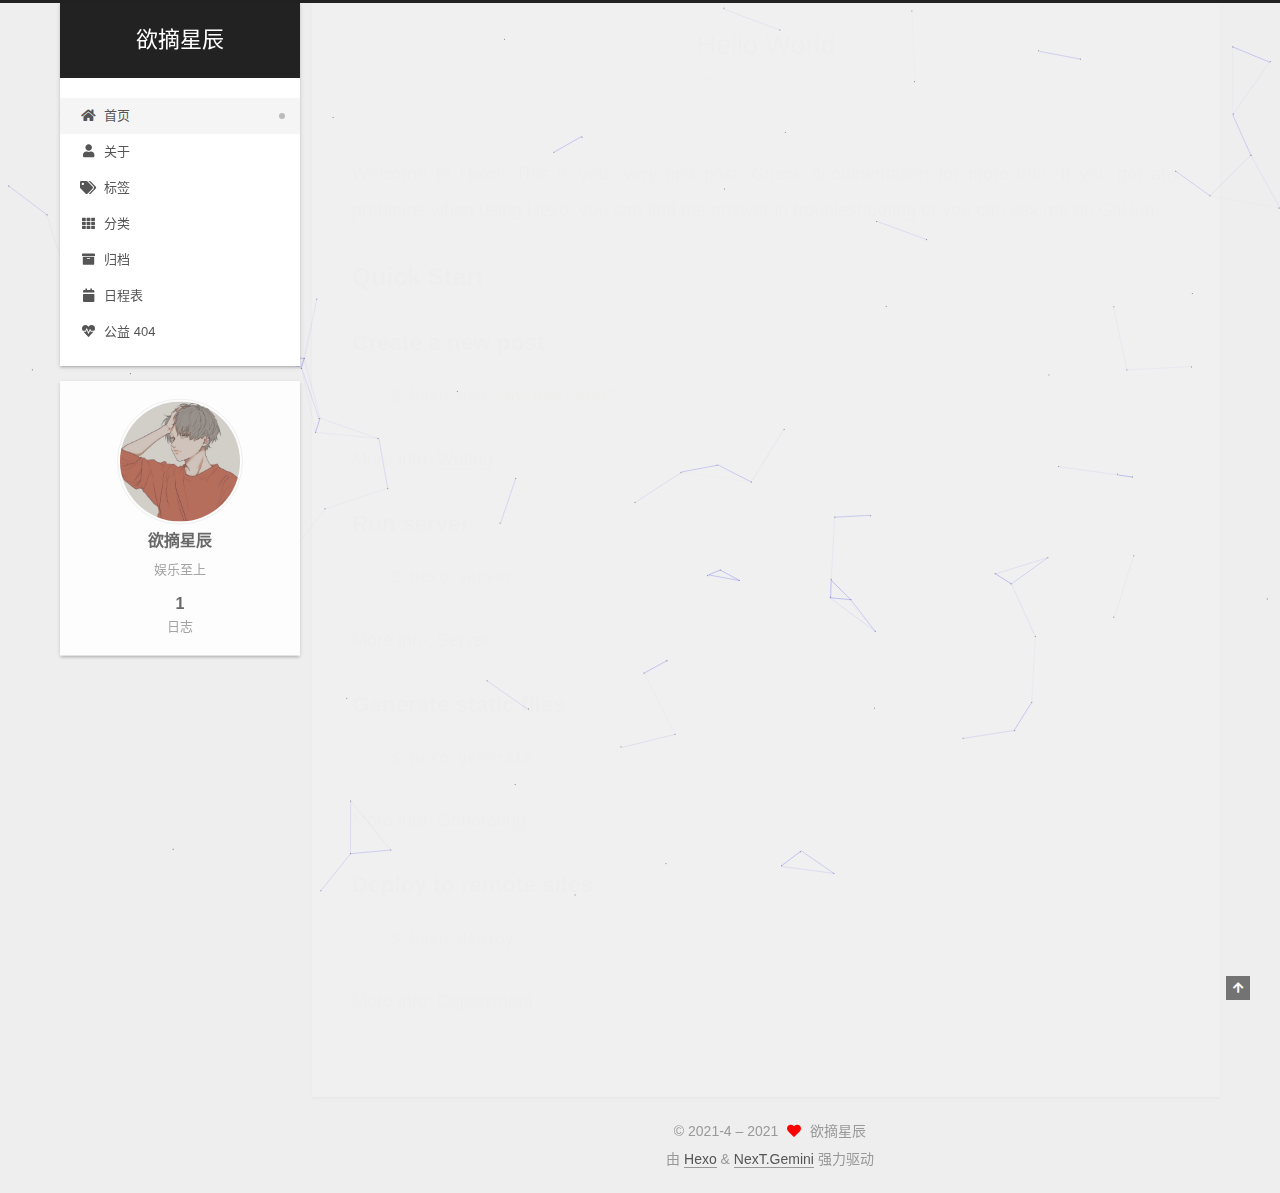
==== commit 8652115a: "Site updated: 2021-04-17 23:46:30" ====
--- a/index.html
+++ b/index.html
@@ -14,6 +14,8 @@
 
 
 <link rel="stylesheet" href="/lib/font-awesome/css/all.min.css">
+  <link rel="stylesheet" href="/lib/pace/pace-theme-minimal.min.css">
+  <script src="/lib/pace/pace.min.js"></script>
 
 <script id="hexo-configurations">
     var NexT = window.NexT || {};
--- a/css/main.css
+++ b/css/main.css
@@ -1169,7 +1169,7 @@
 }
 .links-of-author a::before,
 .links-of-author span.exturl::before {
-  background: #b39e55;
+  background: #ad042b;
   border-radius: 50%;
   content: ' ';
   display: inline-block;
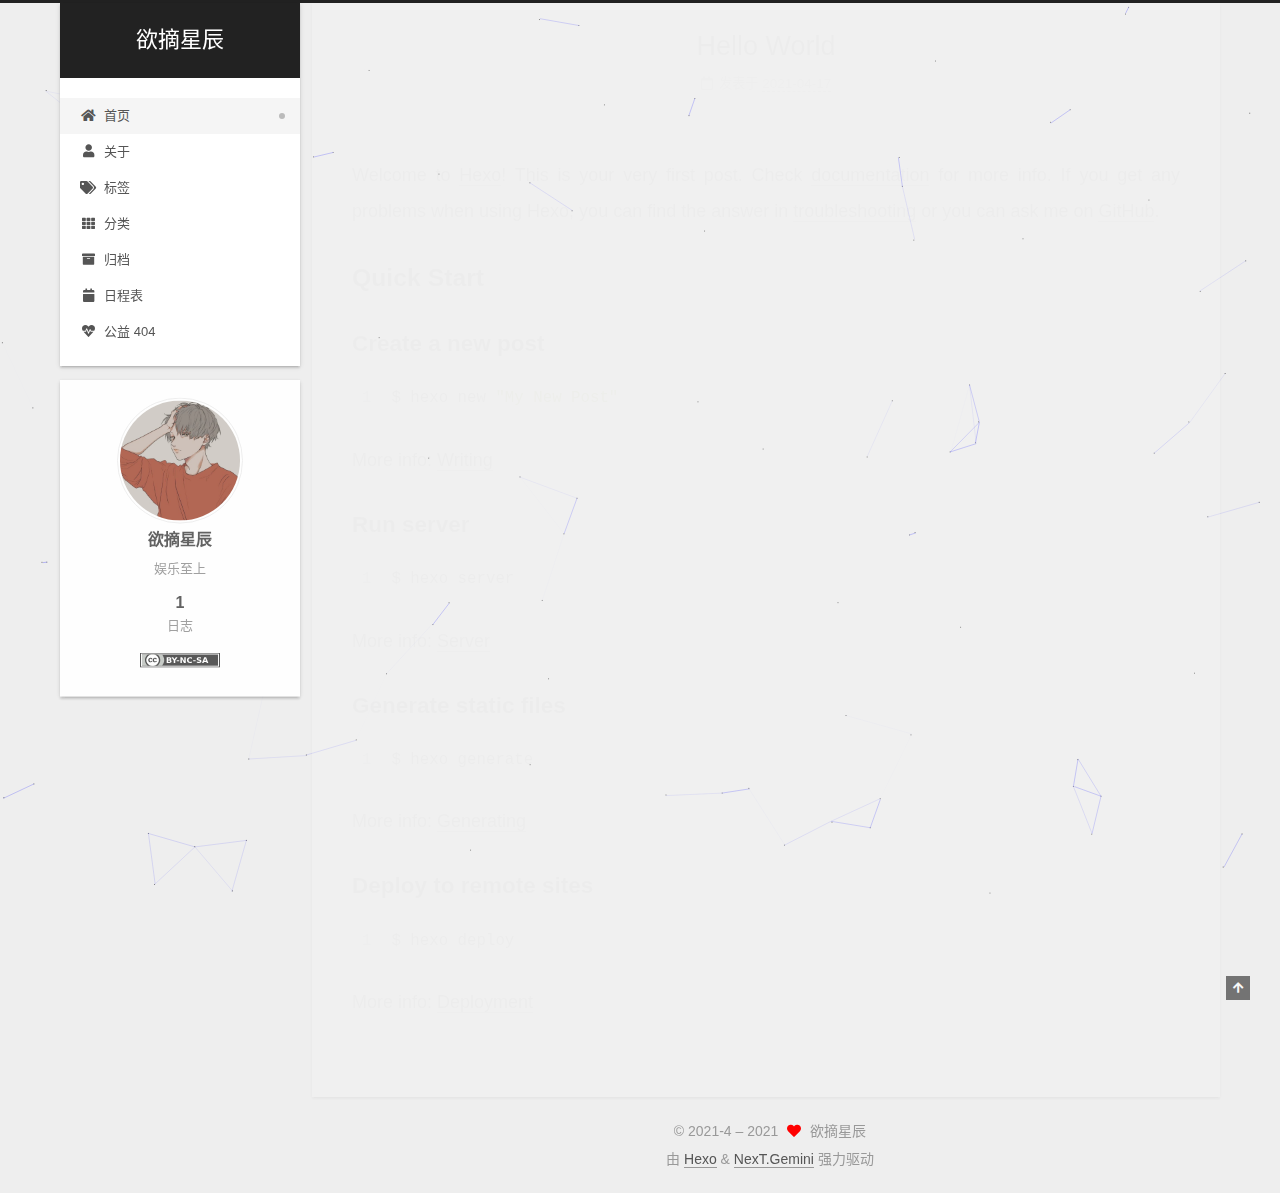
==== commit ddf3f695: "Site updated: 2021-04-18 22:45:05" ====
--- a/index.html
+++ b/index.html
@@ -314,6 +314,9 @@
       </div>
   </nav>
 </div>
+  <div class="cc-license motion-element" itemprop="license">
+    <a href="https://creativecommons.org/licenses/by-nc-sa/4.0/" class="cc-opacity" rel="noopener" target="_blank"><img src="/images/cc-by-nc-sa.svg" alt="Creative Commons"></a>
+  </div>
 
 
 
--- a/css/main.css
+++ b/css/main.css
@@ -1169,7 +1169,7 @@
 }
 .links-of-author a::before,
 .links-of-author span.exturl::before {
-  background: #ad042b;
+  background: #ff8a9d;
   border-radius: 50%;
   content: ' ';
   display: inline-block;
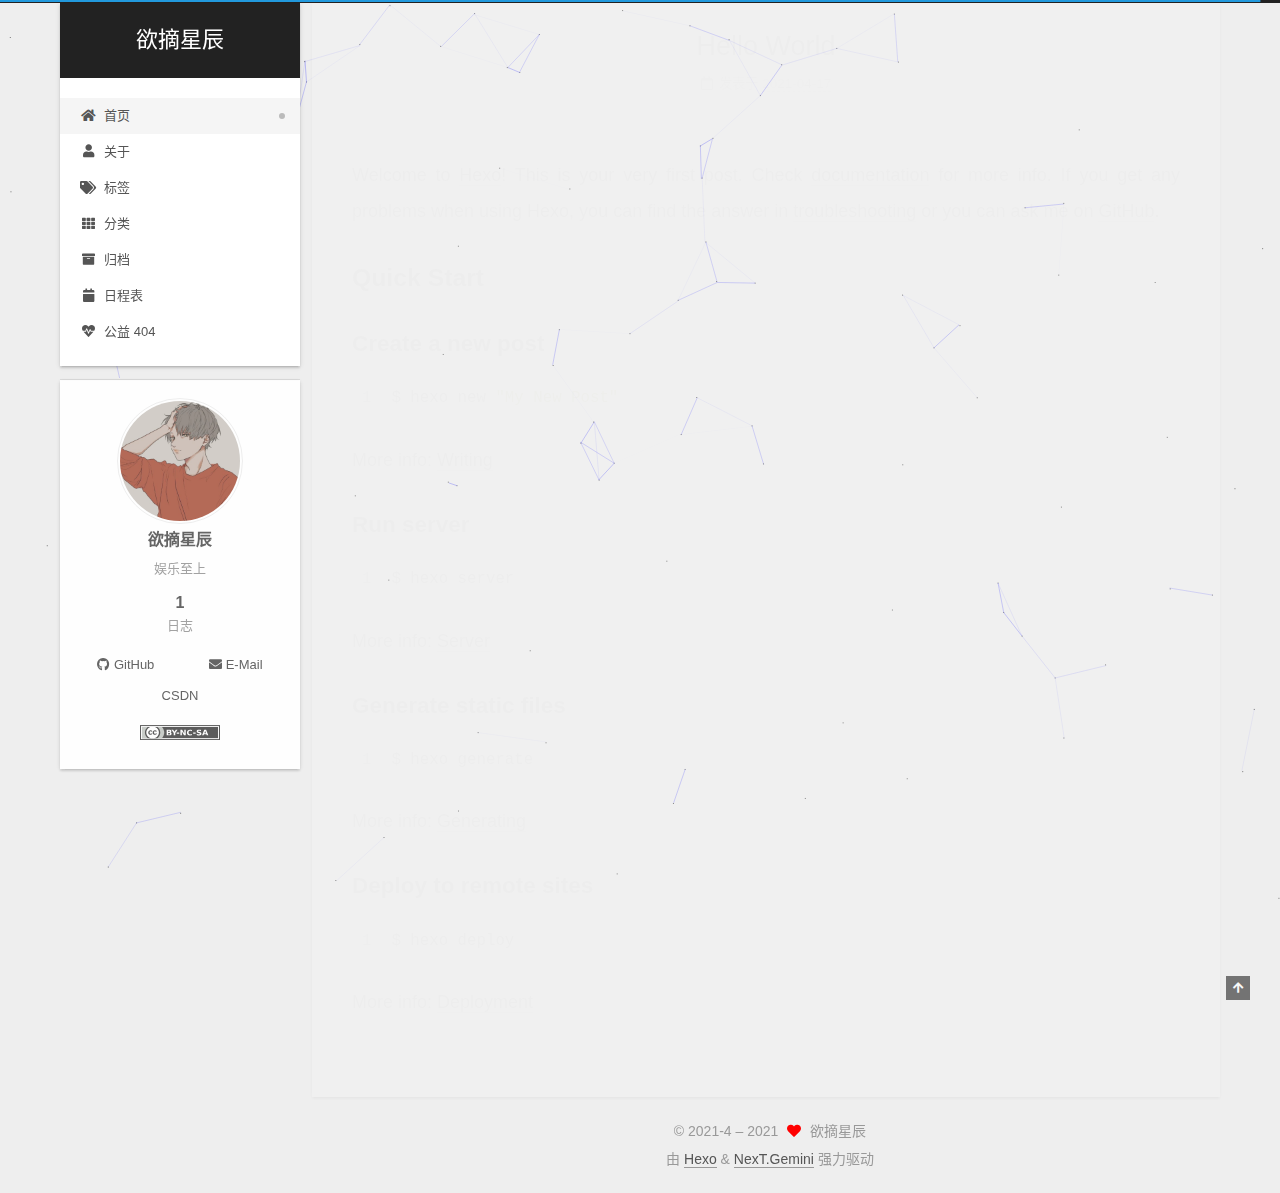
==== commit 5facbd5f: "Site updated: 2021-04-18 23:06:01" ====
--- a/index.html
+++ b/index.html
@@ -314,6 +314,17 @@
       </div>
   </nav>
 </div>
+  <div class="links-of-author motion-element">
+      <span class="links-of-author-item">
+        <a href="https://github.com/ycyaw" title="GitHub → https:&#x2F;&#x2F;github.com&#x2F;ycyaw" rel="noopener" target="_blank"><i class="fab fa-github fa-fw"></i>GitHub</a>
+      </span>
+      <span class="links-of-author-item">
+        <a href="/13219053929@163.com" title="E-Mail → 13219053929@163.com"><i class="fa fa-envelope fa-fw"></i>E-Mail</a>
+      </span>
+      <span class="links-of-author-item">
+        <a href="https://blog.csdn.net/weixin_44811217?spm=1001.2101.3001.5343" title="CSDN → https:&#x2F;&#x2F;blog.csdn.net&#x2F;weixin_44811217?spm&#x3D;1001.2101.3001.5343" rel="noopener" target="_blank"><i class="codiepie fa-fw"></i>CSDN</a>
+      </span>
+  </div>
   <div class="cc-license motion-element" itemprop="license">
     <a href="https://creativecommons.org/licenses/by-nc-sa/4.0/" class="cc-opacity" rel="noopener" target="_blank"><img src="/images/cc-by-nc-sa.svg" alt="Creative Commons"></a>
   </div>
--- a/css/main.css
+++ b/css/main.css
@@ -1169,7 +1169,7 @@
 }
 .links-of-author a::before,
 .links-of-author span.exturl::before {
-  background: #ff8a9d;
+  background: #e3ab60;
   border-radius: 50%;
   content: ' ';
   display: inline-block;
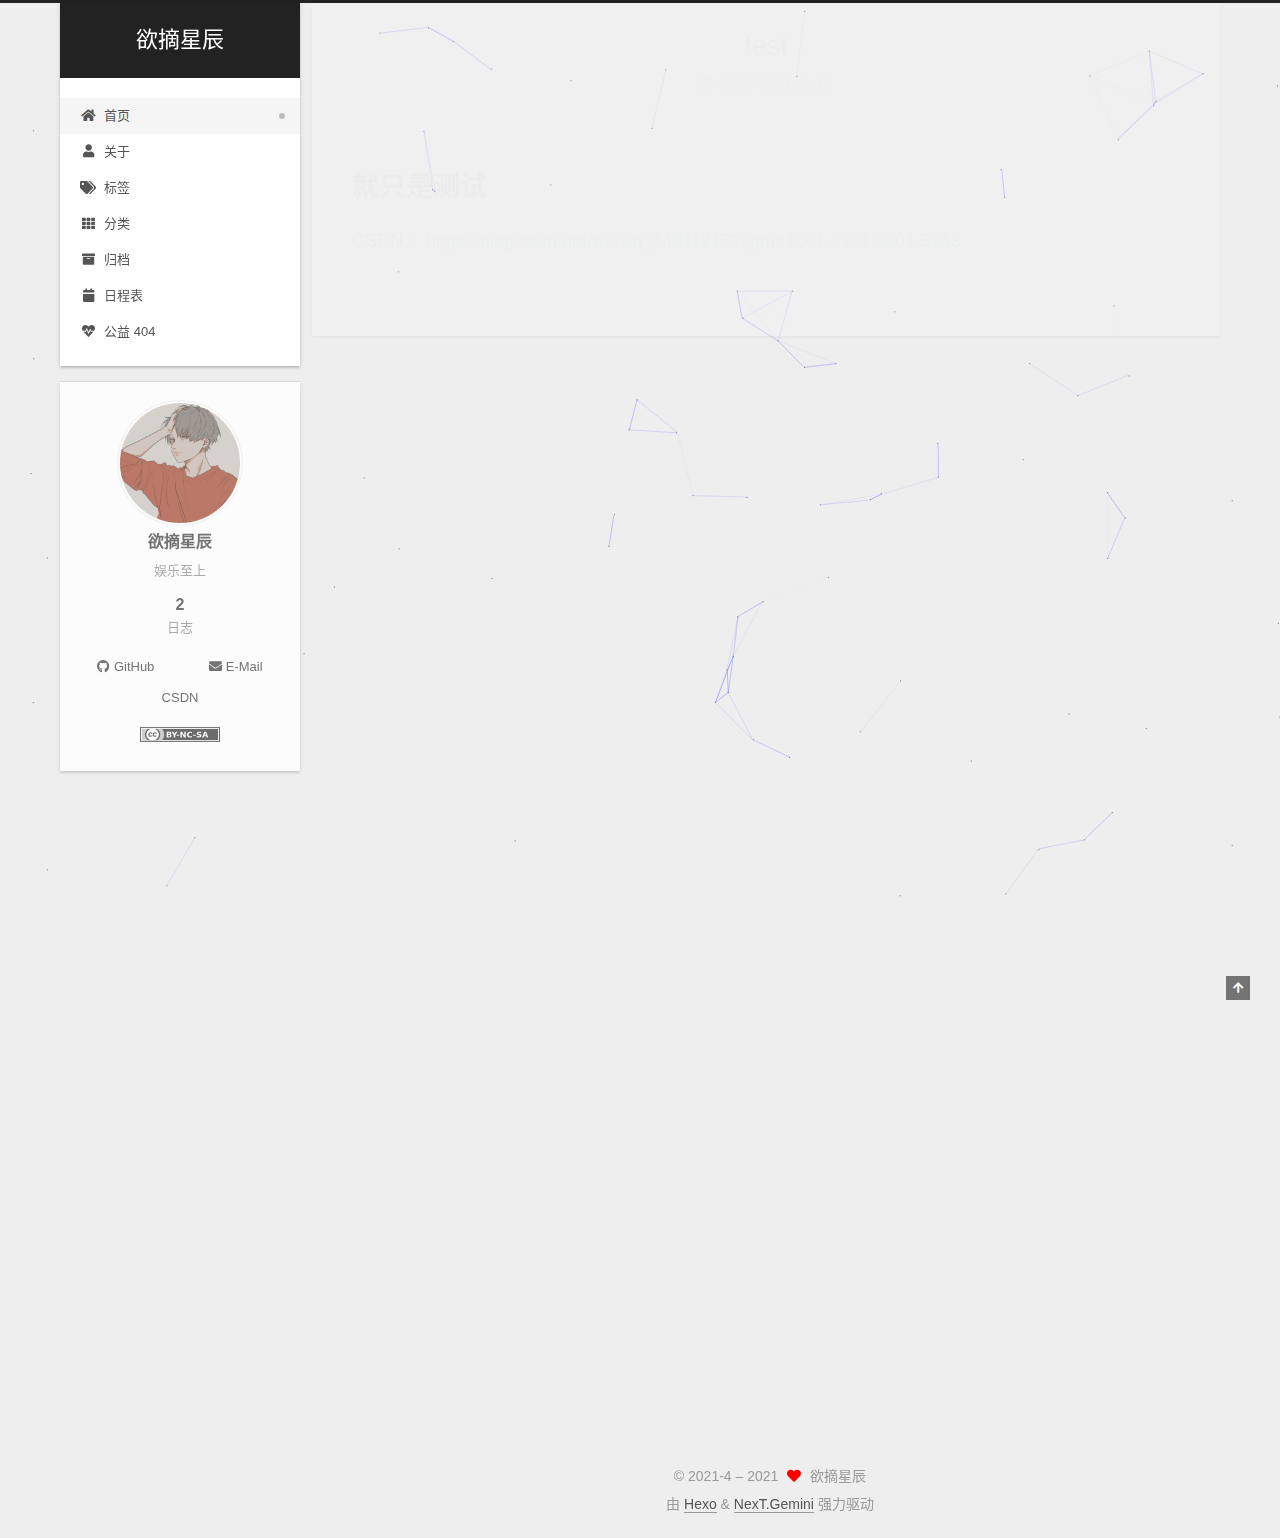
==== commit 489c0c6b: "Site updated: 2021-04-18 23:29:58" ====
--- a/index.html
+++ b/index.html
@@ -170,6 +170,65 @@
 
           <div class="content index posts-expand">
             
+      
+  
+  
+  <article itemscope itemtype="http://schema.org/Article" class="post-block" lang="zh-CN">
+    <link itemprop="mainEntityOfPage" href="http://example.com/2021/04/18/test/">
+
+    <span hidden itemprop="author" itemscope itemtype="http://schema.org/Person">
+      <meta itemprop="image" content="/images/head%20portrait.png">
+      <meta itemprop="name" content="欲摘星辰">
+      <meta itemprop="description" content="娱乐至上">
+    </span>
+
+    <span hidden itemprop="publisher" itemscope itemtype="http://schema.org/Organization">
+      <meta itemprop="name" content="欲摘星辰">
+    </span>
+      <header class="post-header">
+        <h2 class="post-title" itemprop="name headline">
+          
+            <a href="/2021/04/18/test/" class="post-title-link" itemprop="url">test</a>
+        </h2>
+
+        <div class="post-meta">
+            <span class="post-meta-item">
+              <span class="post-meta-item-icon">
+                <i class="far fa-calendar"></i>
+              </span>
+              <span class="post-meta-item-text">发表于</span>
+              
+
+              <time title="创建时间：2021-04-18 23:24:33 / 修改时间：23:29:31" itemprop="dateCreated datePublished" datetime="2021-04-18T23:24:33+08:00">2021-04-18</time>
+            </span>
+
+          
+
+        </div>
+      </header>
+
+    
+    
+    
+    <div class="post-body" itemprop="articleBody">
+
+      
+          <h1 id="就只是测试"><a href="#就只是测试" class="headerlink" title="就只是测试"></a>就只是测试</h1><p>CSDN： <a target="_blank" rel="noopener" href="https://blog.csdn.net/weixin_44811217?spm=1001.2101.3001.5343">https://blog.csdn.net/weixin_44811217?spm=1001.2101.3001.5343</a></p>
+
+      
+    </div>
+
+    
+    
+    
+      <footer class="post-footer">
+        <div class="post-eof"></div>
+      </footer>
+  </article>
+  
+  
+  
+
       
   
   
@@ -308,7 +367,7 @@
       <div class="site-state-item site-state-posts">
           <a href="/archives/">
         
-          <span class="site-state-item-count">1</span>
+          <span class="site-state-item-count">2</span>
           <span class="site-state-item-name">日志</span>
         </a>
       </div>
--- a/css/main.css
+++ b/css/main.css
@@ -1169,7 +1169,7 @@
 }
 .links-of-author a::before,
 .links-of-author span.exturl::before {
-  background: #e3ab60;
+  background: #4457e3;
   border-radius: 50%;
   content: ' ';
   display: inline-block;
@@ -1963,6 +1963,14 @@
 #qr p {
   text-align: center;
 }
+.post-body p a {
+  color: #0593d3;
+  border-bottom: none;
+}
+.post-body p a:hover {
+  color: #0477ab;
+  text-decoration: underline;
+}
 .category-all-page .category-all-title {
   text-align: center;
 }
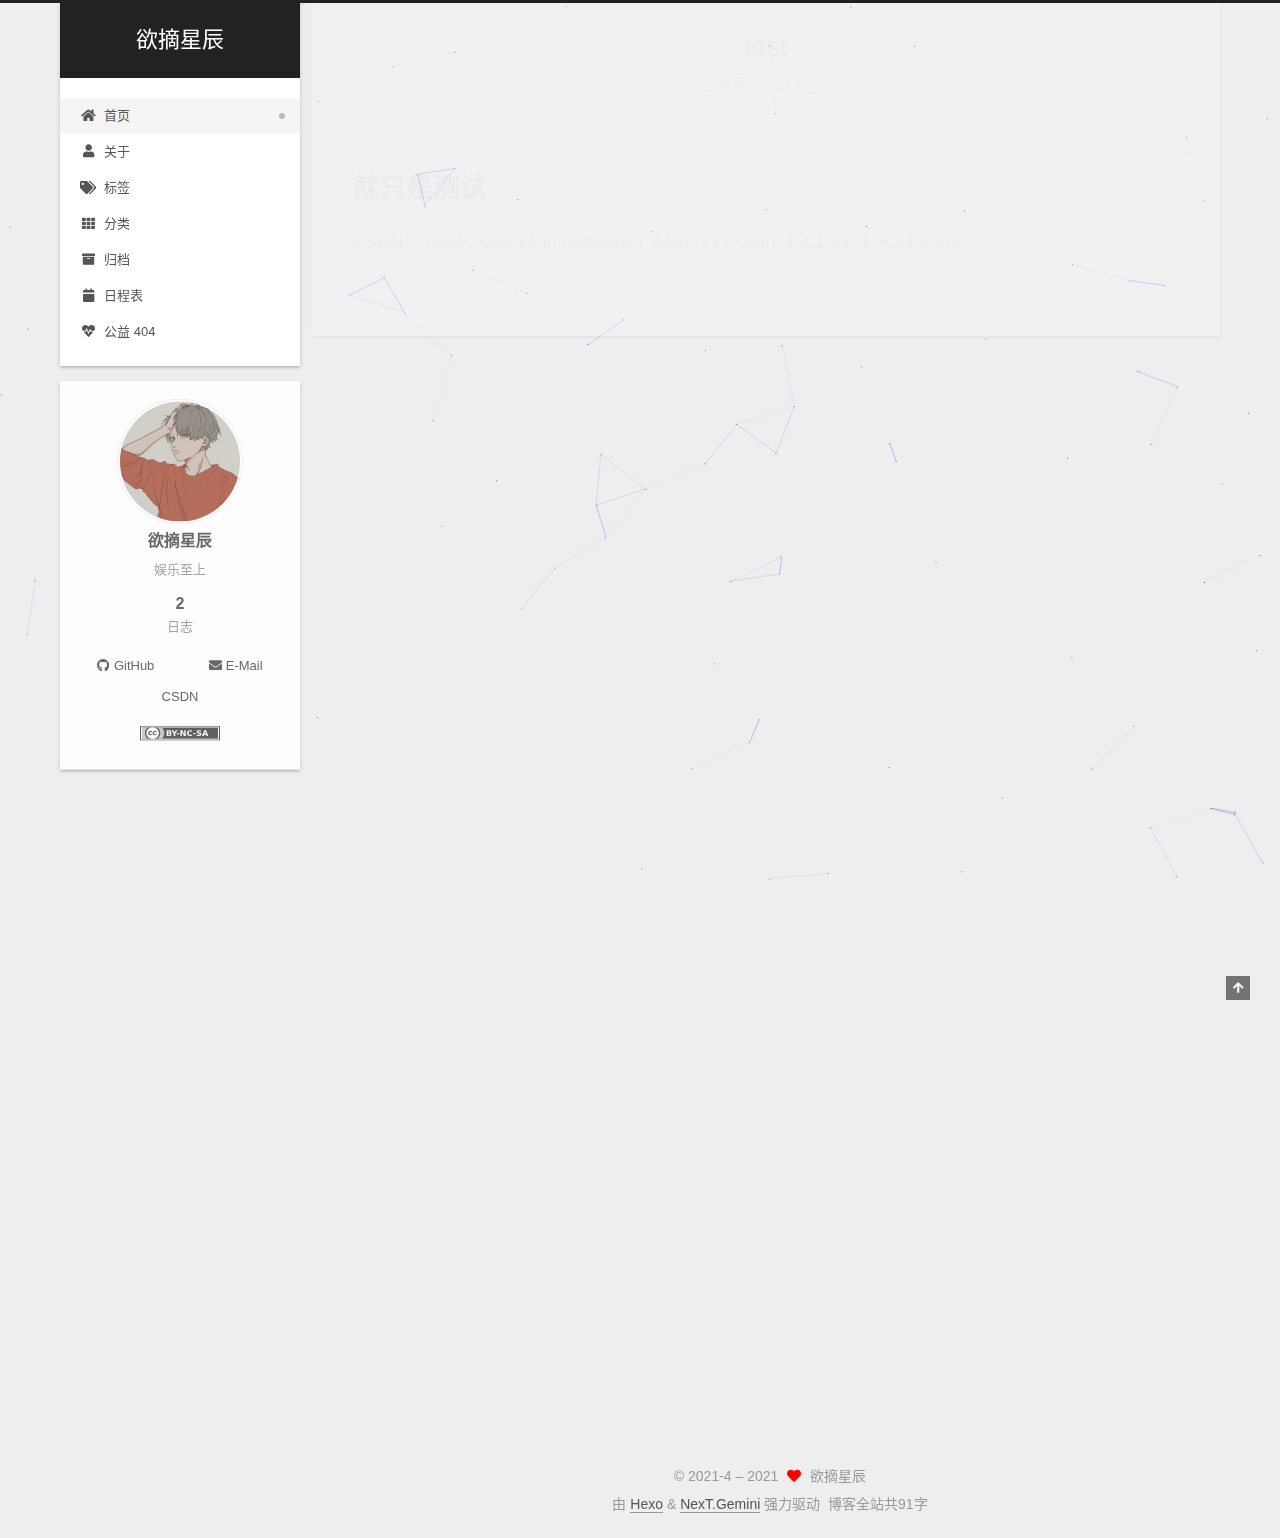
==== commit 8b2d5c95: "Site updated: 2021-04-19 13:00:48" ====
--- a/index.html
+++ b/index.html
@@ -418,6 +418,10 @@
   <div class="powered-by">由 <a href="https://hexo.io/" class="theme-link" rel="noopener" target="_blank">Hexo</a> & <a href="https://theme-next.org/" class="theme-link" rel="noopener" target="_blank">NexT.Gemini</a> 强力驱动
   </div>
 
+<div class="theme-info">
+  <div class="powered-by"></div>
+  <span class="post-count">博客全站共91字</span>
+</div>
         
 
 
--- a/css/main.css
+++ b/css/main.css
@@ -1169,7 +1169,7 @@
 }
 .links-of-author a::before,
 .links-of-author span.exturl::before {
-  background: #4457e3;
+  background: #25041c;
   border-radius: 50%;
   content: ' ';
   display: inline-block;
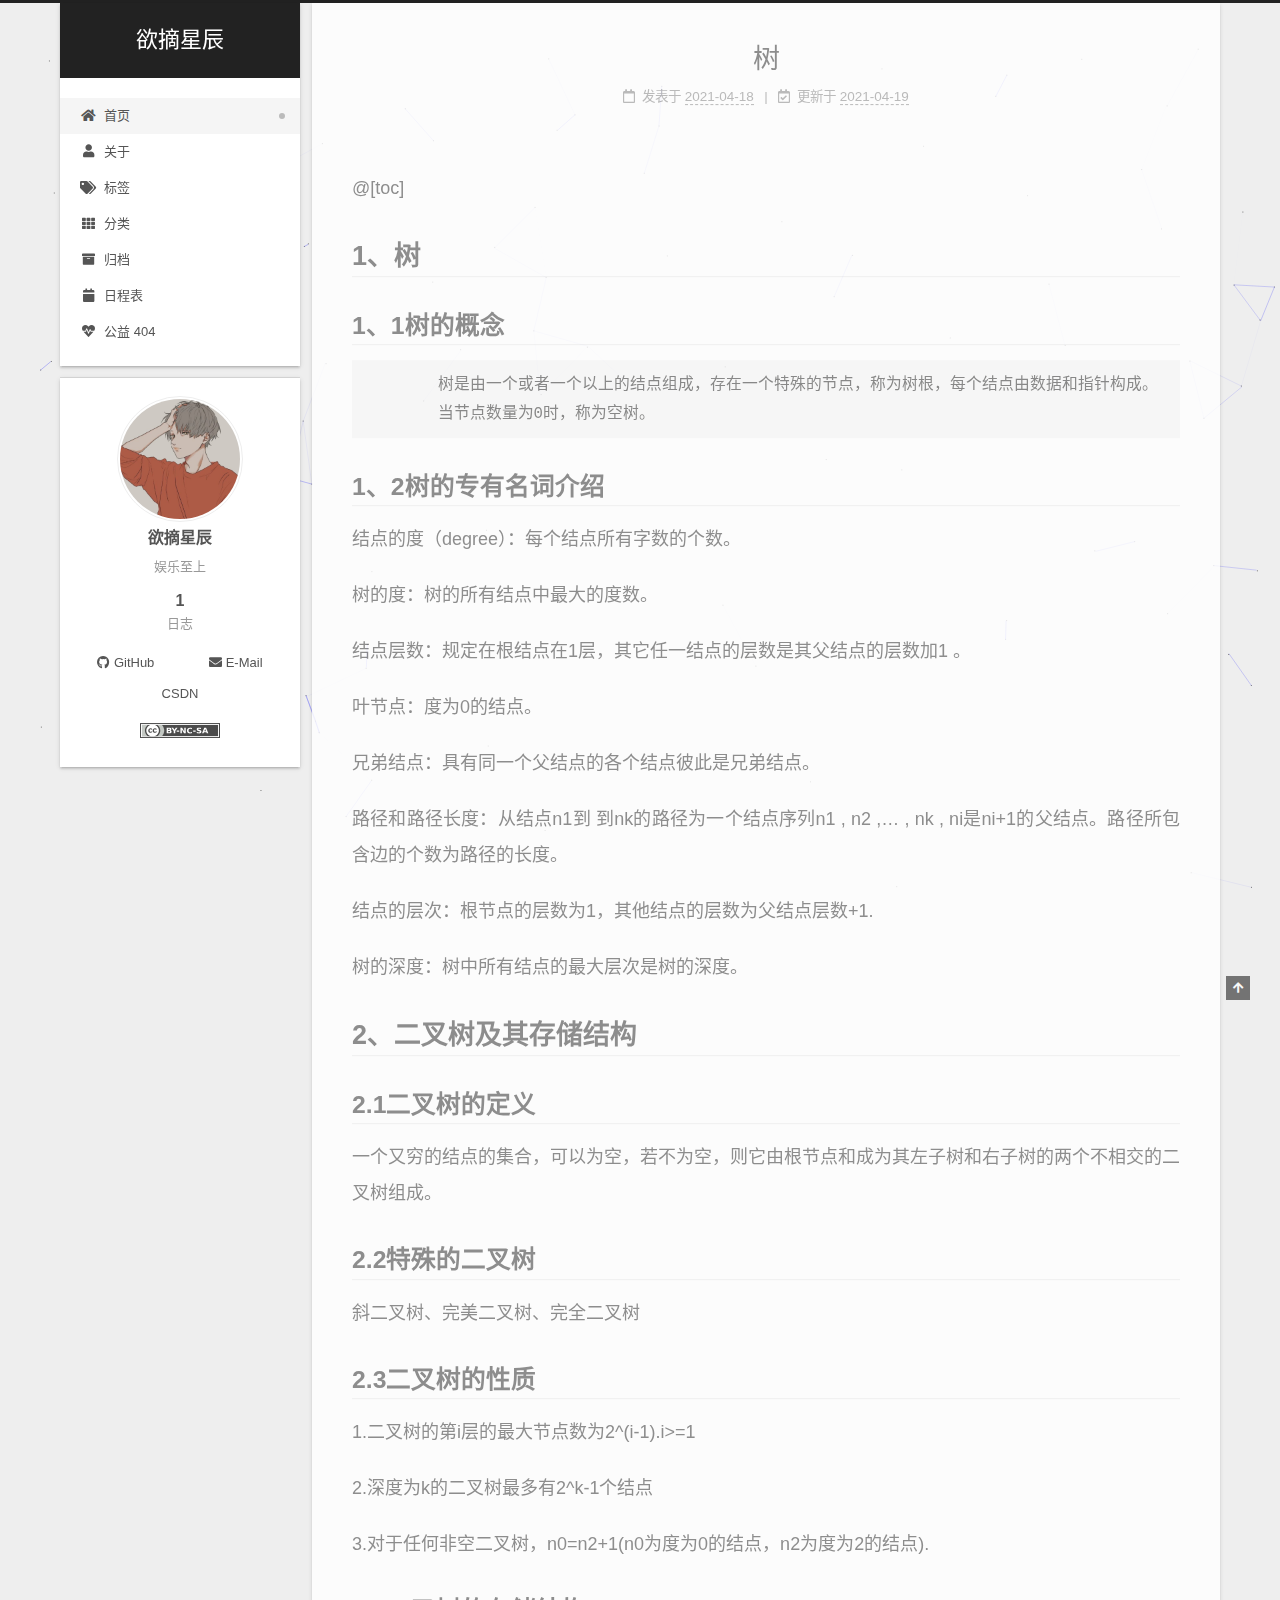
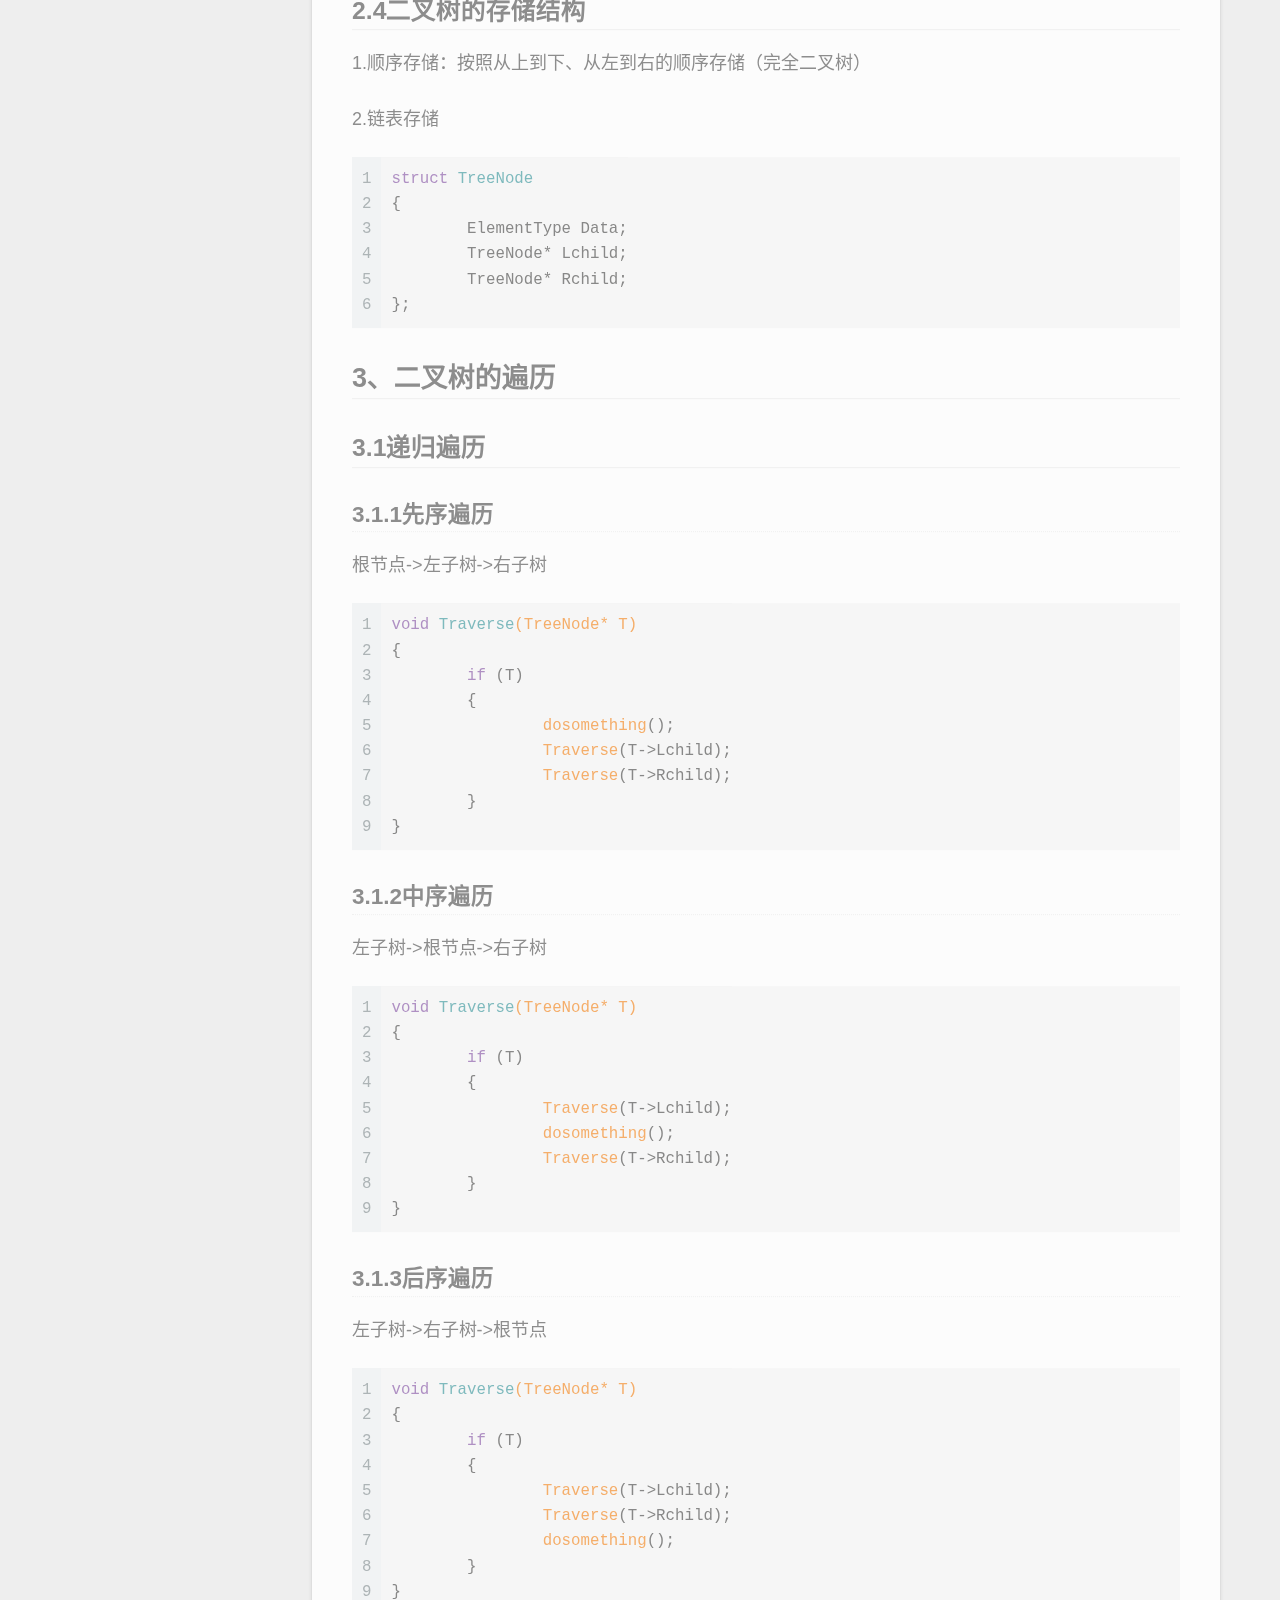
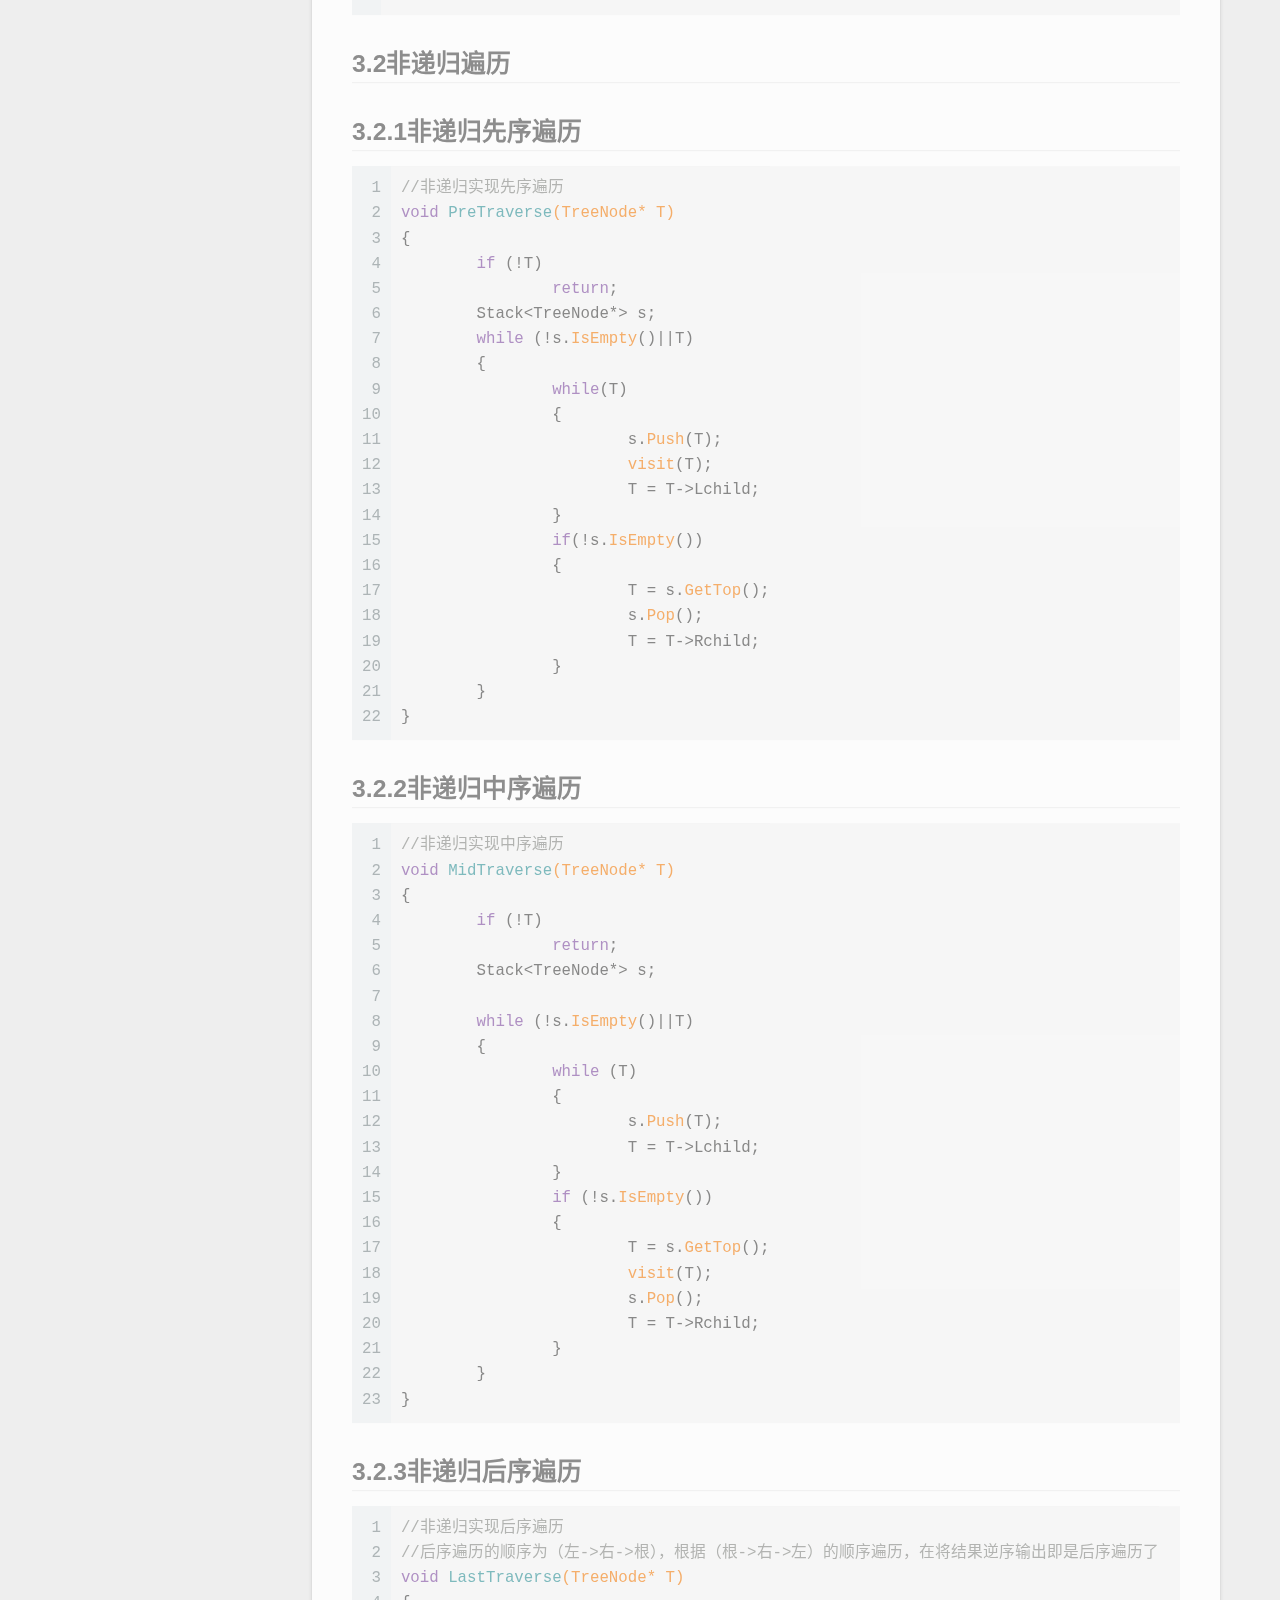
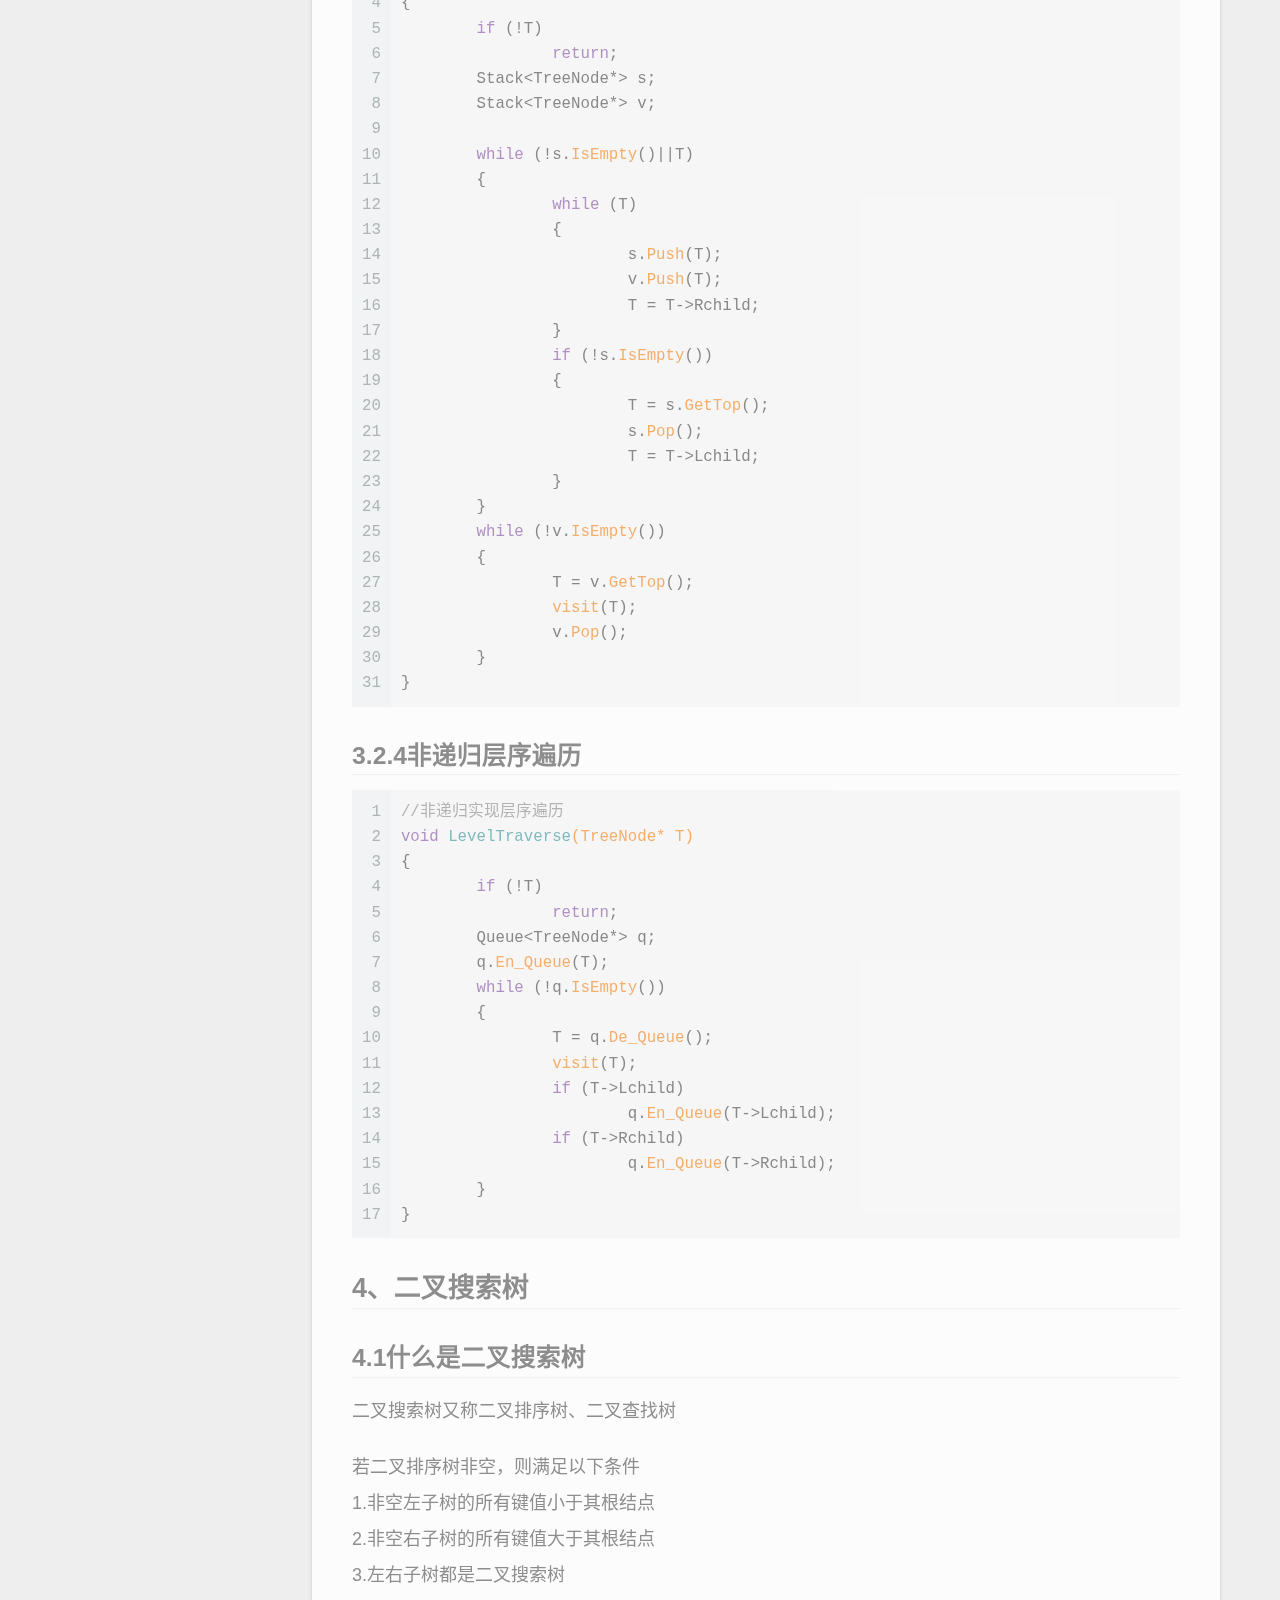
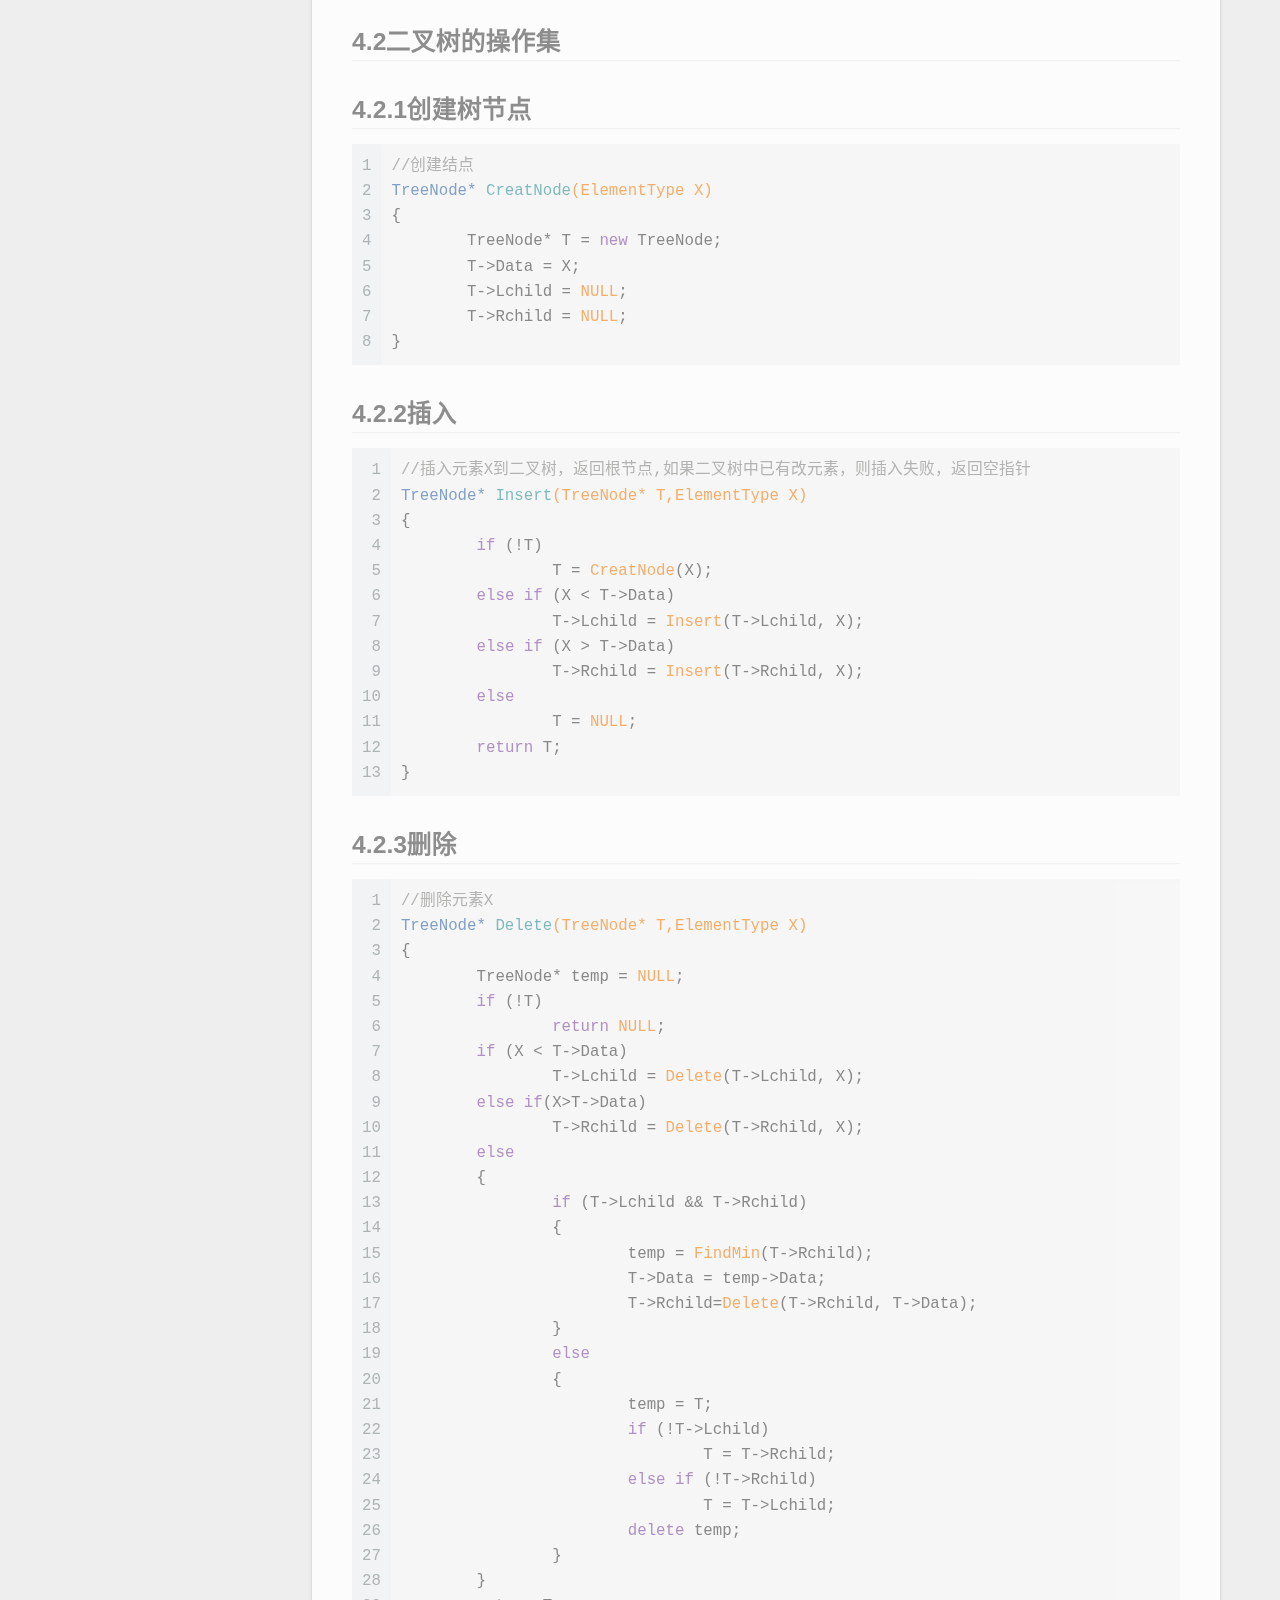
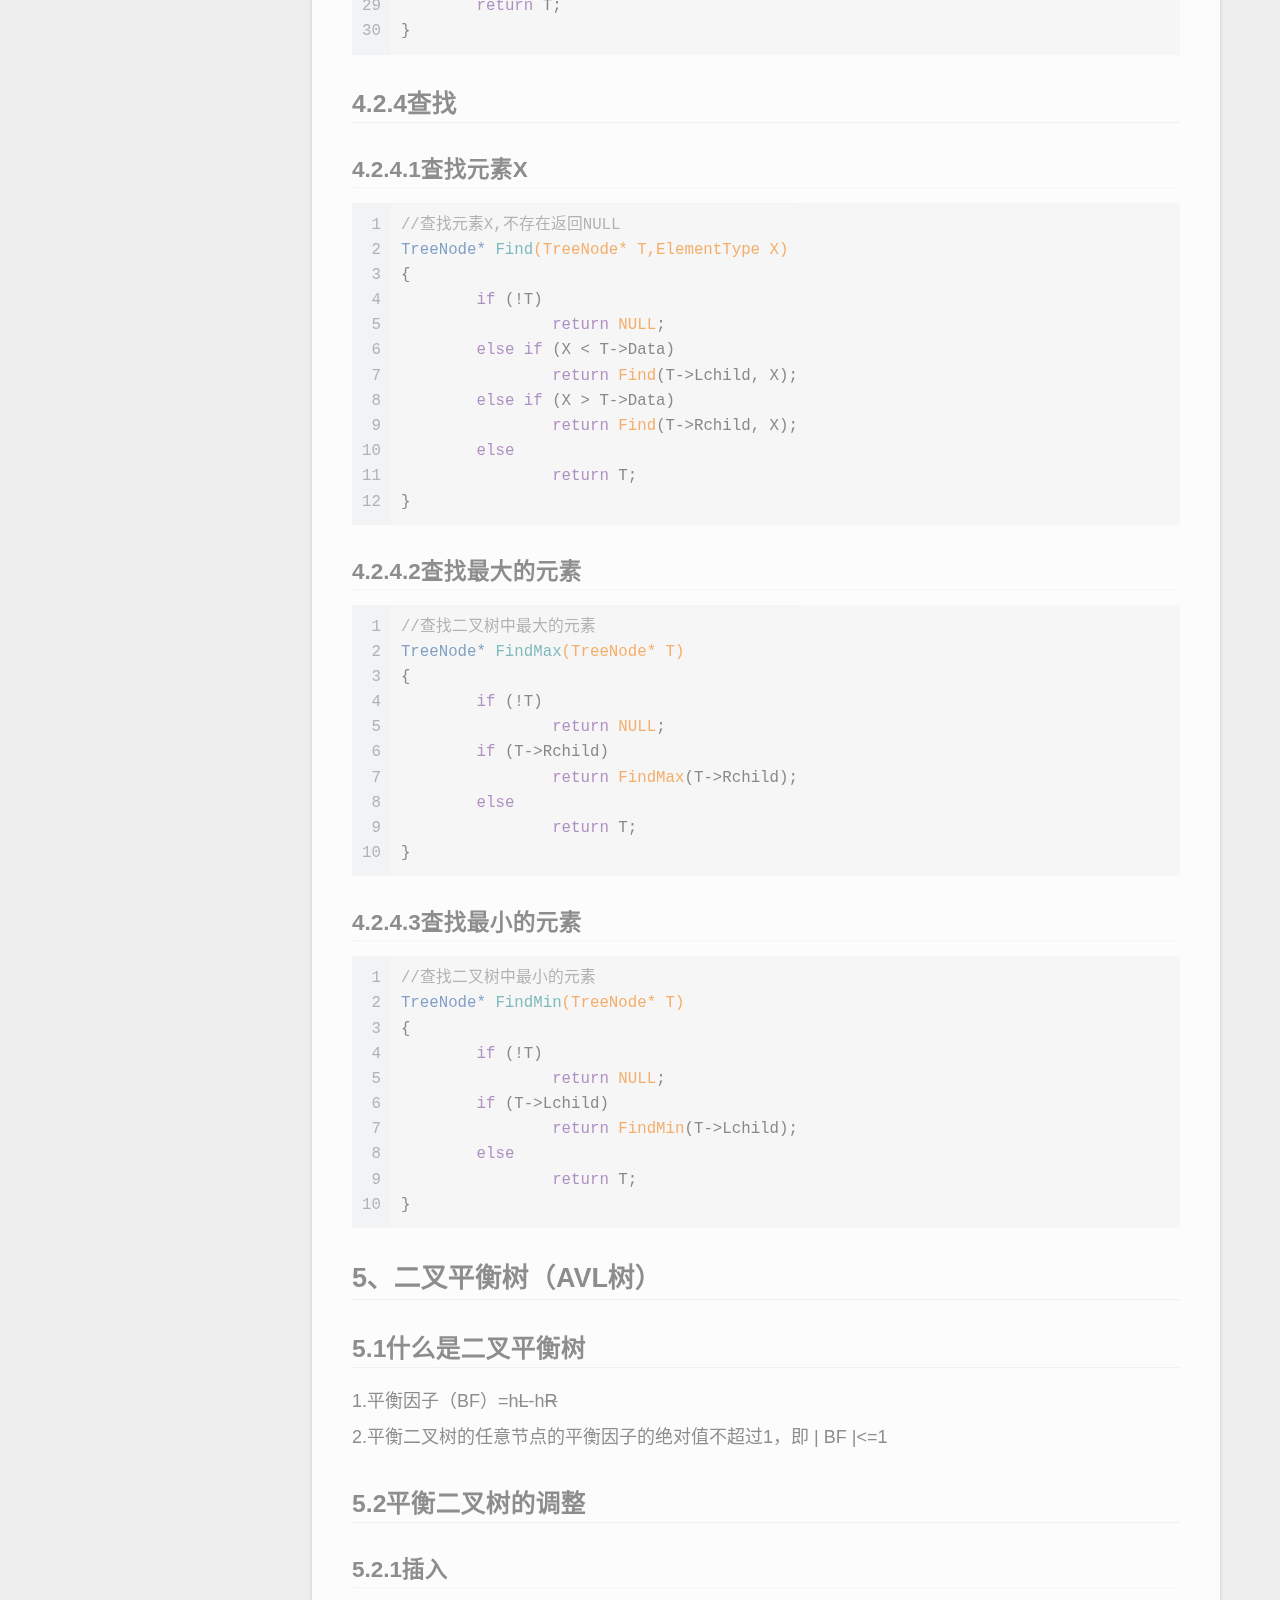
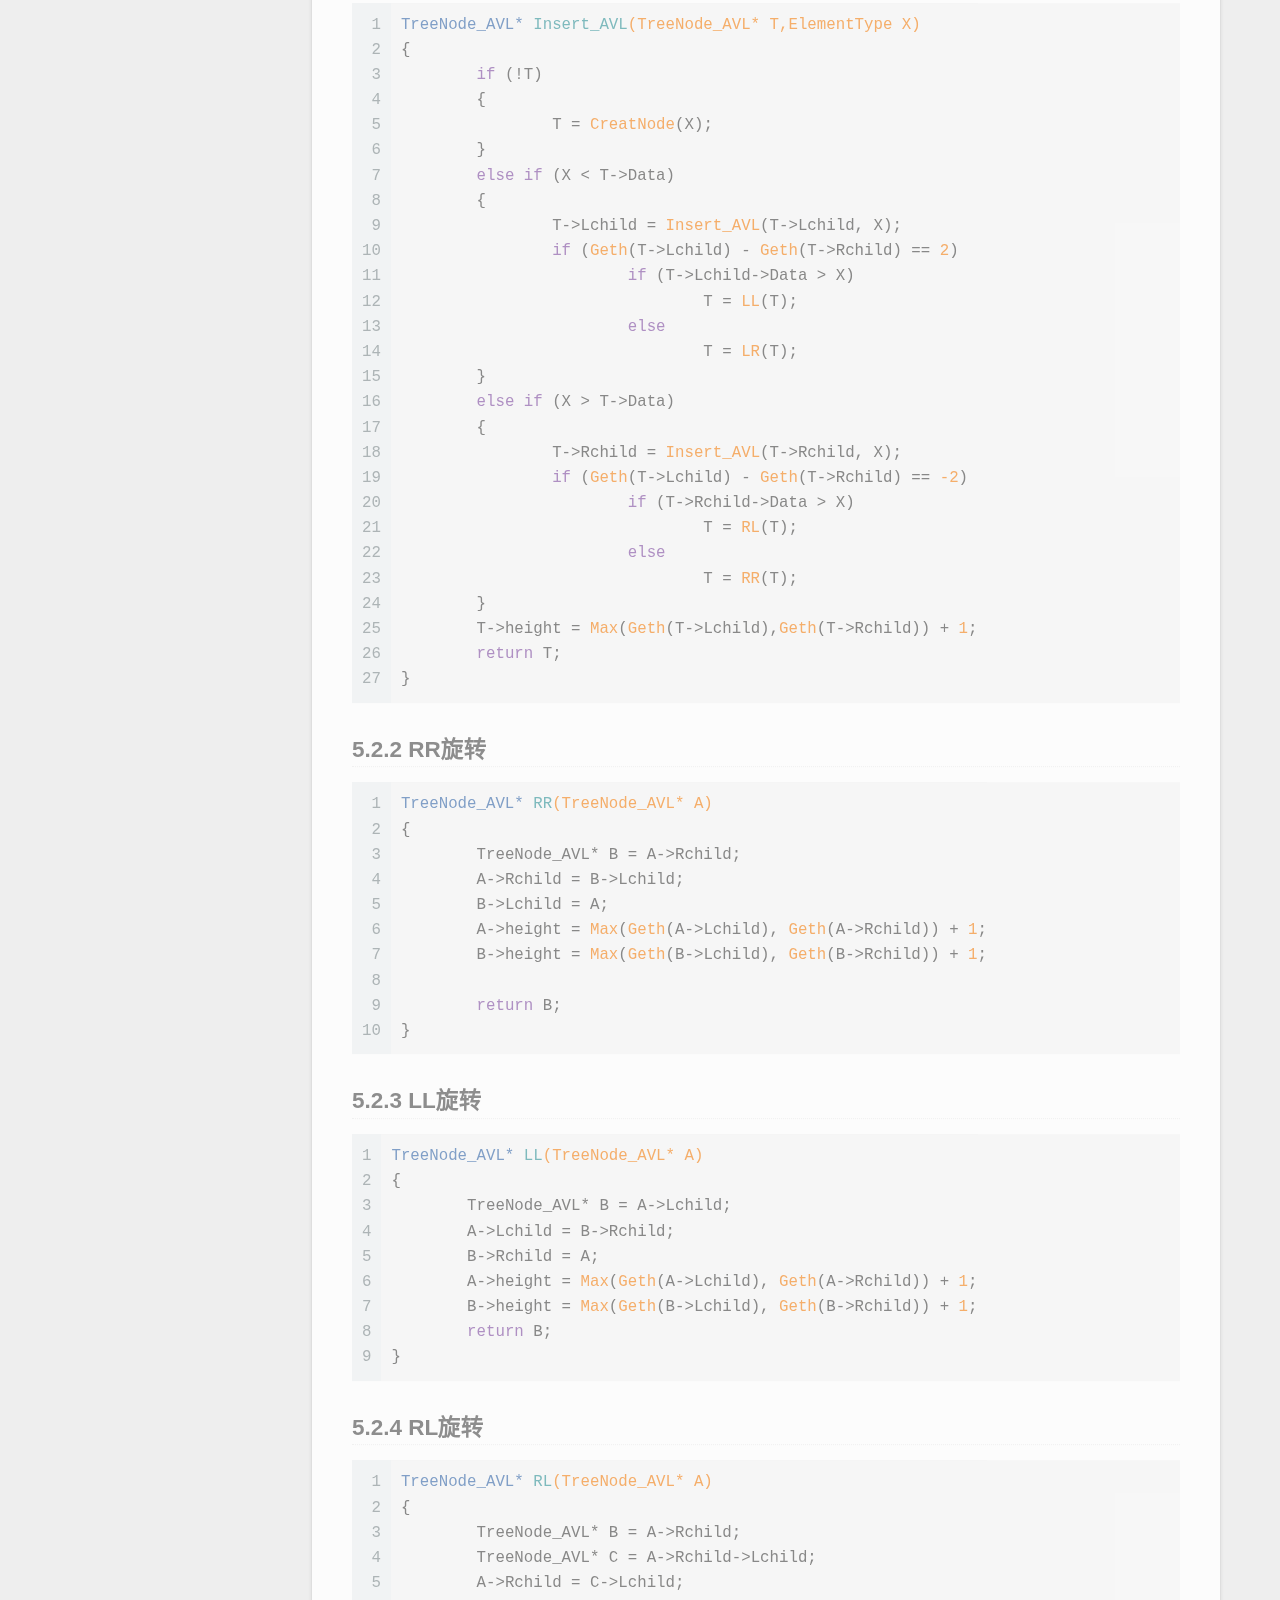
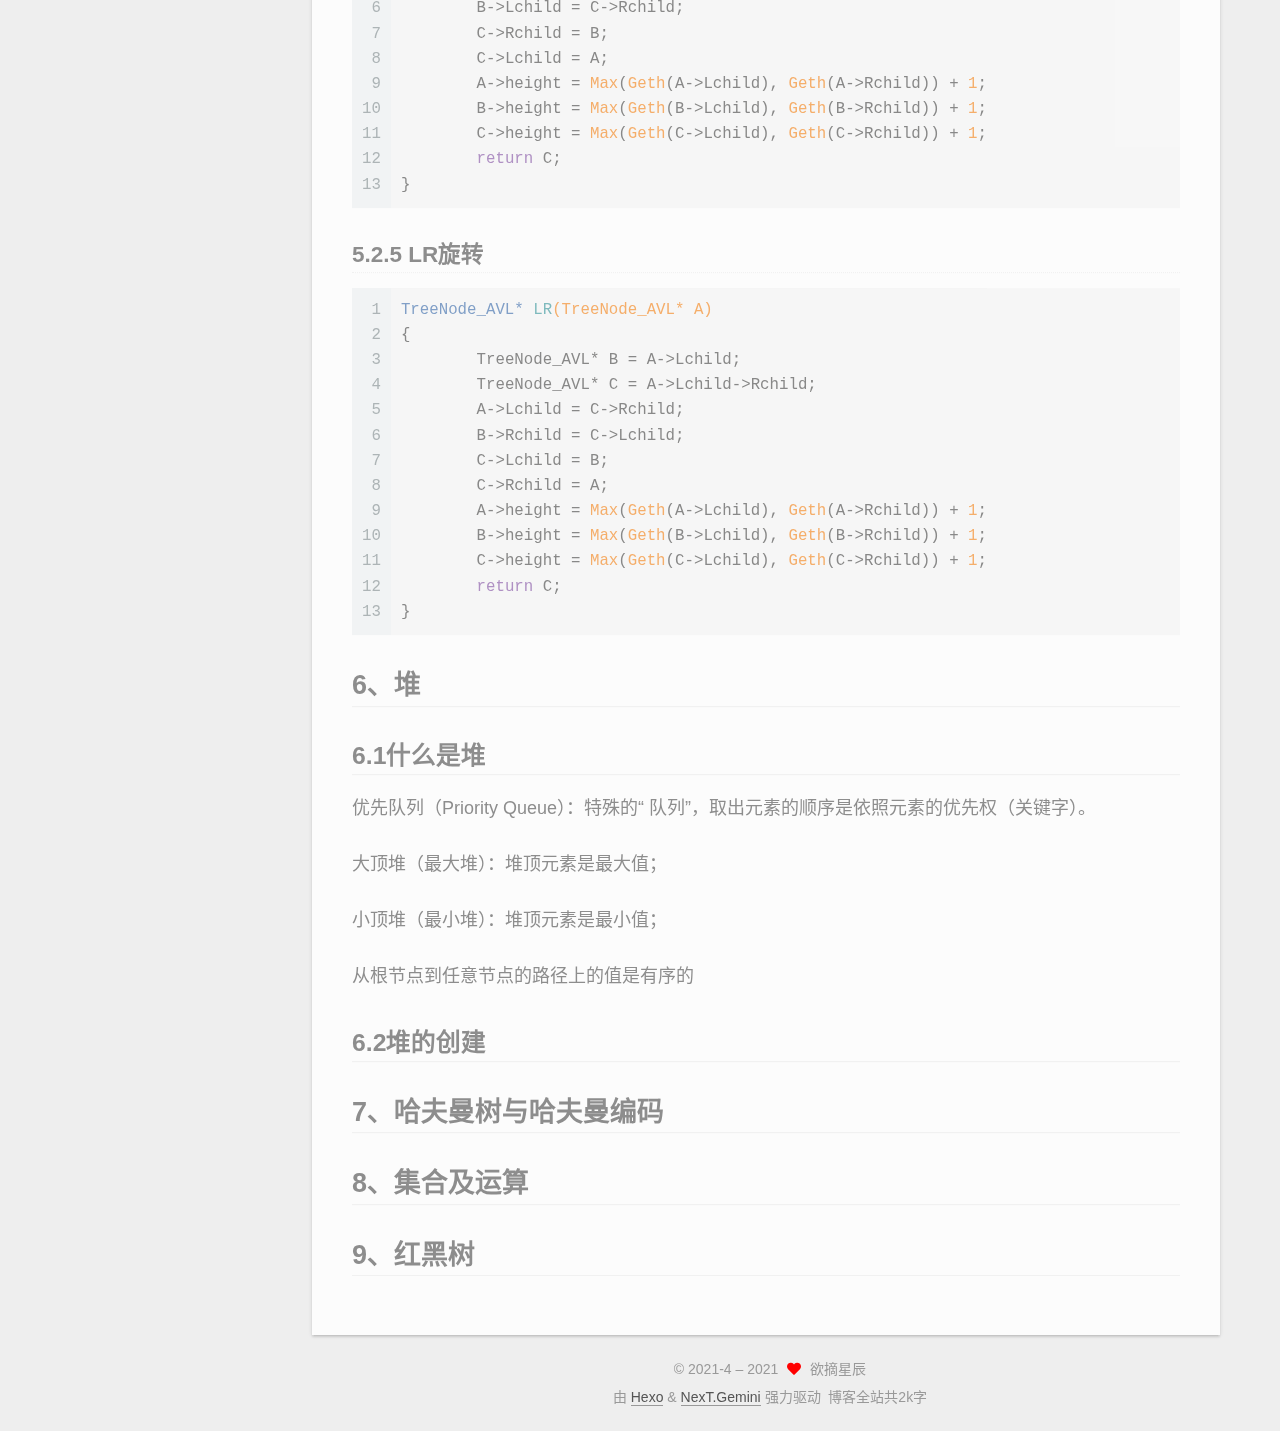
==== commit 0687c480: "Site updated: 2021-04-19 13:14:50" ====
--- a/index.html
+++ b/index.html
@@ -188,7 +188,7 @@
       <header class="post-header">
         <h2 class="post-title" itemprop="name headline">
           
-            <a href="/2021/04/18/test/" class="post-title-link" itemprop="url">test</a>
+            <a href="/2021/04/18/test/" class="post-title-link" itemprop="url">树</a>
         </h2>
 
         <div class="post-meta">
@@ -197,10 +197,16 @@
                 <i class="far fa-calendar"></i>
               </span>
               <span class="post-meta-item-text">发表于</span>
-              
-
-              <time title="创建时间：2021-04-18 23:24:33 / 修改时间：23:29:31" itemprop="dateCreated datePublished" datetime="2021-04-18T23:24:33+08:00">2021-04-18</time>
+
+              <time title="创建时间：2021-04-18 23:24:00" itemprop="dateCreated datePublished" datetime="2021-04-18T23:24:00+08:00">2021-04-18</time>
             </span>
+              <span class="post-meta-item">
+                <span class="post-meta-item-icon">
+                  <i class="far fa-calendar-check"></i>
+                </span>
+                <span class="post-meta-item-text">更新于</span>
+                <time title="修改时间：2021-04-19 13:14:10" itemprop="dateModified" datetime="2021-04-19T13:14:10+08:00">2021-04-19</time>
+              </span>
 
           
 
@@ -213,78 +219,69 @@
     <div class="post-body" itemprop="articleBody">
 
       
-          <h1 id="就只是测试"><a href="#就只是测试" class="headerlink" title="就只是测试"></a>就只是测试</h1><p>CSDN： <a target="_blank" rel="noopener" href="https://blog.csdn.net/weixin_44811217?spm=1001.2101.3001.5343">https://blog.csdn.net/weixin_44811217?spm=1001.2101.3001.5343</a></p>
-
-      
-    </div>
-
-    
-    
-    
-      <footer class="post-footer">
-        <div class="post-eof"></div>
-      </footer>
-  </article>
-  
-  
-  
-
-      
-  
-  
-  <article itemscope itemtype="http://schema.org/Article" class="post-block" lang="zh-CN">
-    <link itemprop="mainEntityOfPage" href="http://example.com/2021/04/17/hello-world/">
-
-    <span hidden itemprop="author" itemscope itemtype="http://schema.org/Person">
-      <meta itemprop="image" content="/images/head%20portrait.png">
-      <meta itemprop="name" content="欲摘星辰">
-      <meta itemprop="description" content="娱乐至上">
-    </span>
-
-    <span hidden itemprop="publisher" itemscope itemtype="http://schema.org/Organization">
-      <meta itemprop="name" content="欲摘星辰">
-    </span>
-      <header class="post-header">
-        <h2 class="post-title" itemprop="name headline">
-          
-            <a href="/2021/04/17/hello-world/" class="post-title-link" itemprop="url">Hello World</a>
-        </h2>
-
-        <div class="post-meta">
-            <span class="post-meta-item">
-              <span class="post-meta-item-icon">
-                <i class="far fa-calendar"></i>
-              </span>
-              <span class="post-meta-item-text">发表于</span>
-
-              <time title="创建时间：2021-04-17 21:25:48" itemprop="dateCreated datePublished" datetime="2021-04-17T21:25:48+08:00">2021-04-17</time>
-            </span>
-
-          
-
-        </div>
-      </header>
-
-    
-    
-    
-    <div class="post-body" itemprop="articleBody">
-
-      
-          <p>Welcome to <a target="_blank" rel="noopener" href="https://hexo.io/">Hexo</a>! This is your very first post. Check <a target="_blank" rel="noopener" href="https://hexo.io/docs/">documentation</a> for more info. If you get any problems when using Hexo, you can find the answer in <a target="_blank" rel="noopener" href="https://hexo.io/docs/troubleshooting.html">troubleshooting</a> or you can ask me on <a target="_blank" rel="noopener" href="https://github.com/hexojs/hexo/issues">GitHub</a>.</p>
-<h2 id="Quick-Start"><a href="#Quick-Start" class="headerlink" title="Quick Start"></a>Quick Start</h2><h3 id="Create-a-new-post"><a href="#Create-a-new-post" class="headerlink" title="Create a new post"></a>Create a new post</h3><figure class="highlight bash"><table><tr><td class="gutter"><pre><span class="line">1</span><br></pre></td><td class="code"><pre><span class="line">$ hexo new <span class="string">&quot;My New Post&quot;</span></span><br></pre></td></tr></table></figure>
-
-<p>More info: <a target="_blank" rel="noopener" href="https://hexo.io/docs/writing.html">Writing</a></p>
-<h3 id="Run-server"><a href="#Run-server" class="headerlink" title="Run server"></a>Run server</h3><figure class="highlight bash"><table><tr><td class="gutter"><pre><span class="line">1</span><br></pre></td><td class="code"><pre><span class="line">$ hexo server</span><br></pre></td></tr></table></figure>
-
-<p>More info: <a target="_blank" rel="noopener" href="https://hexo.io/docs/server.html">Server</a></p>
-<h3 id="Generate-static-files"><a href="#Generate-static-files" class="headerlink" title="Generate static files"></a>Generate static files</h3><figure class="highlight bash"><table><tr><td class="gutter"><pre><span class="line">1</span><br></pre></td><td class="code"><pre><span class="line">$ hexo generate</span><br></pre></td></tr></table></figure>
-
-<p>More info: <a target="_blank" rel="noopener" href="https://hexo.io/docs/generating.html">Generating</a></p>
-<h3 id="Deploy-to-remote-sites"><a href="#Deploy-to-remote-sites" class="headerlink" title="Deploy to remote sites"></a>Deploy to remote sites</h3><figure class="highlight bash"><table><tr><td class="gutter"><pre><span class="line">1</span><br></pre></td><td class="code"><pre><span class="line">$ hexo deploy</span><br></pre></td></tr></table></figure>
-
-<p>More info: <a target="_blank" rel="noopener" href="https://hexo.io/docs/one-command-deployment.html">Deployment</a></p>
-
+          <p>@[toc]</p>
+<h1 id="1、树"><a href="#1、树" class="headerlink" title="1、树"></a>1、树</h1><h2 id="1、1树的概念"><a href="#1、1树的概念" class="headerlink" title="1、1树的概念"></a>1、1树的概念</h2><pre><code>        树是由一个或者一个以上的结点组成，存在一个特殊的节点，称为树根，每个结点由数据和指针构成。
+        当节点数量为0时，称为空树。
+</code></pre>
+<h2 id="1、2树的专有名词介绍"><a href="#1、2树的专有名词介绍" class="headerlink" title="1、2树的专有名词介绍"></a>1、2树的专有名词介绍</h2><p>结点的度（degree）：每个结点所有字数的个数。</p>
+<p>树的度：树的所有结点中最大的度数。</p>
+<p>结点层数：规定在根结点在1层，其它任一结点的层数是其父结点的层数加1 。</p>
+<p>叶节点：度为0的结点。</p>
+<p>兄弟结点：具有同一个父结点的各个结点彼此是兄弟结点。</p>
+<p>路径和路径长度：从结点n1到 到nk的路径为一个结点序列n1 , n2 ,… , nk , ni是ni+1的父结点。路径所包含边的个数为路径的长度。</p>
+<p>结点的层次：根节点的层数为1，其他结点的层数为父结点层数+1.</p>
+<p>树的深度：树中所有结点的最大层次是树的深度。</p>
+<h1 id="2、二叉树及其存储结构"><a href="#2、二叉树及其存储结构" class="headerlink" title="2、二叉树及其存储结构"></a>2、二叉树及其存储结构</h1><h2 id="2-1二叉树的定义"><a href="#2-1二叉树的定义" class="headerlink" title="2.1二叉树的定义"></a>2.1二叉树的定义</h2><p>一个又穷的结点的集合，可以为空，若不为空，则它由根节点和成为其左子树和右子树的两个不相交的二叉树组成。</p>
+<h2 id="2-2特殊的二叉树"><a href="#2-2特殊的二叉树" class="headerlink" title="2.2特殊的二叉树"></a>2.2特殊的二叉树</h2><p>斜二叉树、完美二叉树、完全二叉树</p>
+<h2 id="2-3二叉树的性质"><a href="#2-3二叉树的性质" class="headerlink" title="2.3二叉树的性质"></a>2.3二叉树的性质</h2><p>1.二叉树的第i层的最大节点数为2^(i-1).i&gt;=1</p>
+<p>2.深度为k的二叉树最多有2^k-1个结点</p>
+<p>3.对于任何非空二叉树，n0=n2+1(n0为度为0的结点，n2为度为2的结点).</p>
+<h2 id="2-4二叉树的存储结构"><a href="#2-4二叉树的存储结构" class="headerlink" title="2.4二叉树的存储结构"></a>2.4二叉树的存储结构</h2><p>1.顺序存储：按照从上到下、从左到右的顺序存储（完全二叉树）</p>
+<p>2.链表存储</p>
+<figure class="highlight cpp"><table><tr><td class="gutter"><pre><span class="line">1</span><br><span class="line">2</span><br><span class="line">3</span><br><span class="line">4</span><br><span class="line">5</span><br><span class="line">6</span><br></pre></td><td class="code"><pre><span class="line"><span class="class"><span class="keyword">struct</span> <span class="title">TreeNode</span></span></span><br><span class="line"><span class="class">&#123;</span></span><br><span class="line">	ElementType Data;</span><br><span class="line">	TreeNode* Lchild;</span><br><span class="line">	TreeNode* Rchild;</span><br><span class="line">&#125;;</span><br></pre></td></tr></table></figure>
+
+<h1 id="3、二叉树的遍历"><a href="#3、二叉树的遍历" class="headerlink" title="3、二叉树的遍历"></a>3、二叉树的遍历</h1><h2 id="3-1递归遍历"><a href="#3-1递归遍历" class="headerlink" title="3.1递归遍历"></a>3.1递归遍历</h2><h3 id="3-1-1先序遍历"><a href="#3-1-1先序遍历" class="headerlink" title="3.1.1先序遍历"></a>3.1.1先序遍历</h3><p>根节点-&gt;左子树-&gt;右子树</p>
+<figure class="highlight cpp"><table><tr><td class="gutter"><pre><span class="line">1</span><br><span class="line">2</span><br><span class="line">3</span><br><span class="line">4</span><br><span class="line">5</span><br><span class="line">6</span><br><span class="line">7</span><br><span class="line">8</span><br><span class="line">9</span><br></pre></td><td class="code"><pre><span class="line"><span class="function"><span class="keyword">void</span> <span class="title">Traverse</span><span class="params">(TreeNode* T)</span></span></span><br><span class="line"><span class="function"></span>&#123;</span><br><span class="line">	<span class="keyword">if</span> (T)</span><br><span class="line">	&#123;</span><br><span class="line">		<span class="built_in">dosomething</span>();</span><br><span class="line">		<span class="built_in">Traverse</span>(T-&gt;Lchild);</span><br><span class="line">		<span class="built_in">Traverse</span>(T-&gt;Rchild);</span><br><span class="line">	&#125;</span><br><span class="line">&#125;</span><br></pre></td></tr></table></figure>
+
+<h3 id="3-1-2中序遍历"><a href="#3-1-2中序遍历" class="headerlink" title="3.1.2中序遍历"></a>3.1.2中序遍历</h3><p>左子树-&gt;根节点-&gt;右子树</p>
+<figure class="highlight cpp"><table><tr><td class="gutter"><pre><span class="line">1</span><br><span class="line">2</span><br><span class="line">3</span><br><span class="line">4</span><br><span class="line">5</span><br><span class="line">6</span><br><span class="line">7</span><br><span class="line">8</span><br><span class="line">9</span><br></pre></td><td class="code"><pre><span class="line"><span class="function"><span class="keyword">void</span> <span class="title">Traverse</span><span class="params">(TreeNode* T)</span></span></span><br><span class="line"><span class="function"></span>&#123;</span><br><span class="line">	<span class="keyword">if</span> (T)</span><br><span class="line">	&#123;</span><br><span class="line">		<span class="built_in">Traverse</span>(T-&gt;Lchild);</span><br><span class="line">		<span class="built_in">dosomething</span>();</span><br><span class="line">		<span class="built_in">Traverse</span>(T-&gt;Rchild);</span><br><span class="line">	&#125;</span><br><span class="line">&#125;</span><br></pre></td></tr></table></figure>
+
+<h3 id="3-1-3后序遍历"><a href="#3-1-3后序遍历" class="headerlink" title="3.1.3后序遍历"></a>3.1.3后序遍历</h3><p>左子树-&gt;右子树-&gt;根节点</p>
+<figure class="highlight cpp"><table><tr><td class="gutter"><pre><span class="line">1</span><br><span class="line">2</span><br><span class="line">3</span><br><span class="line">4</span><br><span class="line">5</span><br><span class="line">6</span><br><span class="line">7</span><br><span class="line">8</span><br><span class="line">9</span><br></pre></td><td class="code"><pre><span class="line"><span class="function"><span class="keyword">void</span> <span class="title">Traverse</span><span class="params">(TreeNode* T)</span></span></span><br><span class="line"><span class="function"></span>&#123;</span><br><span class="line">	<span class="keyword">if</span> (T)</span><br><span class="line">	&#123;</span><br><span class="line">		<span class="built_in">Traverse</span>(T-&gt;Lchild);</span><br><span class="line">		<span class="built_in">Traverse</span>(T-&gt;Rchild);</span><br><span class="line">		<span class="built_in">dosomething</span>();</span><br><span class="line">	&#125;</span><br><span class="line">&#125;</span><br></pre></td></tr></table></figure>
+
+<h2 id="3-2非递归遍历"><a href="#3-2非递归遍历" class="headerlink" title="3.2非递归遍历"></a>3.2非递归遍历</h2><h2 id="3-2-1非递归先序遍历"><a href="#3-2-1非递归先序遍历" class="headerlink" title="3.2.1非递归先序遍历"></a>3.2.1非递归先序遍历</h2><figure class="highlight cpp"><table><tr><td class="gutter"><pre><span class="line">1</span><br><span class="line">2</span><br><span class="line">3</span><br><span class="line">4</span><br><span class="line">5</span><br><span class="line">6</span><br><span class="line">7</span><br><span class="line">8</span><br><span class="line">9</span><br><span class="line">10</span><br><span class="line">11</span><br><span class="line">12</span><br><span class="line">13</span><br><span class="line">14</span><br><span class="line">15</span><br><span class="line">16</span><br><span class="line">17</span><br><span class="line">18</span><br><span class="line">19</span><br><span class="line">20</span><br><span class="line">21</span><br><span class="line">22</span><br></pre></td><td class="code"><pre><span class="line"><span class="comment">//非递归实现先序遍历</span></span><br><span class="line"><span class="function"><span class="keyword">void</span> <span class="title">PreTraverse</span><span class="params">(TreeNode* T)</span></span></span><br><span class="line"><span class="function"></span>&#123;</span><br><span class="line">	<span class="keyword">if</span> (!T)</span><br><span class="line">		<span class="keyword">return</span>;</span><br><span class="line">	Stack&lt;TreeNode*&gt; s;</span><br><span class="line">	<span class="keyword">while</span> (!s.<span class="built_in">IsEmpty</span>()||T)</span><br><span class="line">	&#123;</span><br><span class="line">		<span class="keyword">while</span>(T)</span><br><span class="line">		&#123;</span><br><span class="line">			s.<span class="built_in">Push</span>(T);</span><br><span class="line">			<span class="built_in">visit</span>(T);</span><br><span class="line">			T = T-&gt;Lchild;</span><br><span class="line">		&#125;</span><br><span class="line">		<span class="keyword">if</span>(!s.<span class="built_in">IsEmpty</span>())</span><br><span class="line">		&#123;</span><br><span class="line">			T = s.<span class="built_in">GetTop</span>();</span><br><span class="line">			s.<span class="built_in">Pop</span>();</span><br><span class="line">			T = T-&gt;Rchild;</span><br><span class="line">		&#125;</span><br><span class="line">	&#125;</span><br><span class="line">&#125;</span><br></pre></td></tr></table></figure>
+<h2 id="3-2-2非递归中序遍历"><a href="#3-2-2非递归中序遍历" class="headerlink" title="3.2.2非递归中序遍历"></a>3.2.2非递归中序遍历</h2><figure class="highlight cpp"><table><tr><td class="gutter"><pre><span class="line">1</span><br><span class="line">2</span><br><span class="line">3</span><br><span class="line">4</span><br><span class="line">5</span><br><span class="line">6</span><br><span class="line">7</span><br><span class="line">8</span><br><span class="line">9</span><br><span class="line">10</span><br><span class="line">11</span><br><span class="line">12</span><br><span class="line">13</span><br><span class="line">14</span><br><span class="line">15</span><br><span class="line">16</span><br><span class="line">17</span><br><span class="line">18</span><br><span class="line">19</span><br><span class="line">20</span><br><span class="line">21</span><br><span class="line">22</span><br><span class="line">23</span><br></pre></td><td class="code"><pre><span class="line"><span class="comment">//非递归实现中序遍历</span></span><br><span class="line"><span class="function"><span class="keyword">void</span> <span class="title">MidTraverse</span><span class="params">(TreeNode* T)</span></span></span><br><span class="line"><span class="function"></span>&#123;</span><br><span class="line">	<span class="keyword">if</span> (!T)</span><br><span class="line">		<span class="keyword">return</span>;</span><br><span class="line">	Stack&lt;TreeNode*&gt; s;</span><br><span class="line">	</span><br><span class="line">	<span class="keyword">while</span> (!s.<span class="built_in">IsEmpty</span>()||T)</span><br><span class="line">	&#123;</span><br><span class="line">		<span class="keyword">while</span> (T)</span><br><span class="line">		&#123;</span><br><span class="line">			s.<span class="built_in">Push</span>(T);</span><br><span class="line">			T = T-&gt;Lchild;</span><br><span class="line">		&#125;</span><br><span class="line">		<span class="keyword">if</span> (!s.<span class="built_in">IsEmpty</span>())</span><br><span class="line">		&#123;</span><br><span class="line">			T = s.<span class="built_in">GetTop</span>();</span><br><span class="line">			<span class="built_in">visit</span>(T);</span><br><span class="line">			s.<span class="built_in">Pop</span>();</span><br><span class="line">			T = T-&gt;Rchild;</span><br><span class="line">		&#125;</span><br><span class="line">	&#125;</span><br><span class="line">&#125;</span><br></pre></td></tr></table></figure>
+<h2 id="3-2-3非递归后序遍历"><a href="#3-2-3非递归后序遍历" class="headerlink" title="3.2.3非递归后序遍历"></a>3.2.3非递归后序遍历</h2><figure class="highlight cpp"><table><tr><td class="gutter"><pre><span class="line">1</span><br><span class="line">2</span><br><span class="line">3</span><br><span class="line">4</span><br><span class="line">5</span><br><span class="line">6</span><br><span class="line">7</span><br><span class="line">8</span><br><span class="line">9</span><br><span class="line">10</span><br><span class="line">11</span><br><span class="line">12</span><br><span class="line">13</span><br><span class="line">14</span><br><span class="line">15</span><br><span class="line">16</span><br><span class="line">17</span><br><span class="line">18</span><br><span class="line">19</span><br><span class="line">20</span><br><span class="line">21</span><br><span class="line">22</span><br><span class="line">23</span><br><span class="line">24</span><br><span class="line">25</span><br><span class="line">26</span><br><span class="line">27</span><br><span class="line">28</span><br><span class="line">29</span><br><span class="line">30</span><br><span class="line">31</span><br></pre></td><td class="code"><pre><span class="line"><span class="comment">//非递归实现后序遍历</span></span><br><span class="line"><span class="comment">//后序遍历的顺序为（左-&gt;右-&gt;根），根据（根-&gt;右-&gt;左）的顺序遍历，在将结果逆序输出即是后序遍历了</span></span><br><span class="line"><span class="function"><span class="keyword">void</span> <span class="title">LastTraverse</span><span class="params">(TreeNode* T)</span></span></span><br><span class="line"><span class="function"></span>&#123;</span><br><span class="line">	<span class="keyword">if</span> (!T)</span><br><span class="line">		<span class="keyword">return</span>;</span><br><span class="line">	Stack&lt;TreeNode*&gt; s;</span><br><span class="line">	Stack&lt;TreeNode*&gt; v;</span><br><span class="line">	</span><br><span class="line">	<span class="keyword">while</span> (!s.<span class="built_in">IsEmpty</span>()||T)</span><br><span class="line">	&#123;</span><br><span class="line">		<span class="keyword">while</span> (T)</span><br><span class="line">		&#123;</span><br><span class="line">			s.<span class="built_in">Push</span>(T);</span><br><span class="line">			v.<span class="built_in">Push</span>(T);</span><br><span class="line">			T = T-&gt;Rchild;</span><br><span class="line">		&#125;</span><br><span class="line">		<span class="keyword">if</span> (!s.<span class="built_in">IsEmpty</span>())</span><br><span class="line">		&#123;</span><br><span class="line">			T = s.<span class="built_in">GetTop</span>();</span><br><span class="line">			s.<span class="built_in">Pop</span>();</span><br><span class="line">			T = T-&gt;Lchild;</span><br><span class="line">		&#125;</span><br><span class="line">	&#125;</span><br><span class="line">	<span class="keyword">while</span> (!v.<span class="built_in">IsEmpty</span>())</span><br><span class="line">	&#123;</span><br><span class="line">		T = v.<span class="built_in">GetTop</span>();</span><br><span class="line">		<span class="built_in">visit</span>(T);</span><br><span class="line">		v.<span class="built_in">Pop</span>();</span><br><span class="line">	&#125;</span><br><span class="line">&#125;</span><br></pre></td></tr></table></figure>
+<h2 id="3-2-4非递归层序遍历"><a href="#3-2-4非递归层序遍历" class="headerlink" title="3.2.4非递归层序遍历"></a>3.2.4非递归层序遍历</h2><figure class="highlight cpp"><table><tr><td class="gutter"><pre><span class="line">1</span><br><span class="line">2</span><br><span class="line">3</span><br><span class="line">4</span><br><span class="line">5</span><br><span class="line">6</span><br><span class="line">7</span><br><span class="line">8</span><br><span class="line">9</span><br><span class="line">10</span><br><span class="line">11</span><br><span class="line">12</span><br><span class="line">13</span><br><span class="line">14</span><br><span class="line">15</span><br><span class="line">16</span><br><span class="line">17</span><br></pre></td><td class="code"><pre><span class="line"><span class="comment">//非递归实现层序遍历</span></span><br><span class="line"><span class="function"><span class="keyword">void</span> <span class="title">LevelTraverse</span><span class="params">(TreeNode* T)</span></span></span><br><span class="line"><span class="function"></span>&#123;</span><br><span class="line">	<span class="keyword">if</span> (!T)</span><br><span class="line">		<span class="keyword">return</span>;</span><br><span class="line">	Queue&lt;TreeNode*&gt; q;</span><br><span class="line">	q.<span class="built_in">En_Queue</span>(T);</span><br><span class="line">	<span class="keyword">while</span> (!q.<span class="built_in">IsEmpty</span>())</span><br><span class="line">	&#123;</span><br><span class="line">		T = q.<span class="built_in">De_Queue</span>();</span><br><span class="line">		<span class="built_in">visit</span>(T);</span><br><span class="line">		<span class="keyword">if</span> (T-&gt;Lchild)</span><br><span class="line">			q.<span class="built_in">En_Queue</span>(T-&gt;Lchild);</span><br><span class="line">		<span class="keyword">if</span> (T-&gt;Rchild)</span><br><span class="line">			q.<span class="built_in">En_Queue</span>(T-&gt;Rchild);</span><br><span class="line">	&#125;</span><br><span class="line">&#125;</span><br></pre></td></tr></table></figure>
+
+<h1 id="4、二叉搜索树"><a href="#4、二叉搜索树" class="headerlink" title="4、二叉搜索树"></a>4、二叉搜索树</h1><h2 id="4-1什么是二叉搜索树"><a href="#4-1什么是二叉搜索树" class="headerlink" title="4.1什么是二叉搜索树"></a>4.1什么是二叉搜索树</h2><p>二叉搜索树又称二叉排序树、二叉查找树</p>
+<p>若二叉排序树非空，则满足以下条件<br>1.非空左子树的所有键值小于其根结点<br>2.非空右子树的所有键值大于其根结点<br>3.左右子树都是二叉搜索树</p>
+<h2 id="4-2二叉树的操作集"><a href="#4-2二叉树的操作集" class="headerlink" title="4.2二叉树的操作集"></a>4.2二叉树的操作集</h2><h2 id="4-2-1创建树节点"><a href="#4-2-1创建树节点" class="headerlink" title="4.2.1创建树节点"></a>4.2.1创建树节点</h2><figure class="highlight cpp"><table><tr><td class="gutter"><pre><span class="line">1</span><br><span class="line">2</span><br><span class="line">3</span><br><span class="line">4</span><br><span class="line">5</span><br><span class="line">6</span><br><span class="line">7</span><br><span class="line">8</span><br></pre></td><td class="code"><pre><span class="line"><span class="comment">//创建结点</span></span><br><span class="line"><span class="function">TreeNode* <span class="title">CreatNode</span><span class="params">(ElementType X)</span></span></span><br><span class="line"><span class="function"></span>&#123;</span><br><span class="line">	TreeNode* T = <span class="keyword">new</span> TreeNode;</span><br><span class="line">	T-&gt;Data = X;</span><br><span class="line">	T-&gt;Lchild = <span class="literal">NULL</span>;</span><br><span class="line">	T-&gt;Rchild = <span class="literal">NULL</span>;</span><br><span class="line">&#125;</span><br></pre></td></tr></table></figure>
+
+<h2 id="4-2-2插入"><a href="#4-2-2插入" class="headerlink" title="4.2.2插入"></a>4.2.2插入</h2><figure class="highlight cpp"><table><tr><td class="gutter"><pre><span class="line">1</span><br><span class="line">2</span><br><span class="line">3</span><br><span class="line">4</span><br><span class="line">5</span><br><span class="line">6</span><br><span class="line">7</span><br><span class="line">8</span><br><span class="line">9</span><br><span class="line">10</span><br><span class="line">11</span><br><span class="line">12</span><br><span class="line">13</span><br></pre></td><td class="code"><pre><span class="line"><span class="comment">//插入元素X到二叉树，返回根节点,如果二叉树中已有改元素，则插入失败，返回空指针</span></span><br><span class="line"><span class="function">TreeNode* <span class="title">Insert</span><span class="params">(TreeNode* T,ElementType X)</span></span></span><br><span class="line"><span class="function"></span>&#123;</span><br><span class="line">	<span class="keyword">if</span> (!T)</span><br><span class="line">		T = <span class="built_in">CreatNode</span>(X);</span><br><span class="line">	<span class="keyword">else</span> <span class="keyword">if</span> (X &lt; T-&gt;Data)</span><br><span class="line">		T-&gt;Lchild = <span class="built_in">Insert</span>(T-&gt;Lchild, X);</span><br><span class="line">	<span class="keyword">else</span> <span class="keyword">if</span> (X &gt; T-&gt;Data)</span><br><span class="line">		T-&gt;Rchild = <span class="built_in">Insert</span>(T-&gt;Rchild, X);</span><br><span class="line">	<span class="keyword">else</span></span><br><span class="line">		T = <span class="literal">NULL</span>;</span><br><span class="line">	<span class="keyword">return</span> T;</span><br><span class="line">&#125;</span><br></pre></td></tr></table></figure>
+
+<h2 id="4-2-3删除"><a href="#4-2-3删除" class="headerlink" title="4.2.3删除"></a>4.2.3删除</h2><figure class="highlight cpp"><table><tr><td class="gutter"><pre><span class="line">1</span><br><span class="line">2</span><br><span class="line">3</span><br><span class="line">4</span><br><span class="line">5</span><br><span class="line">6</span><br><span class="line">7</span><br><span class="line">8</span><br><span class="line">9</span><br><span class="line">10</span><br><span class="line">11</span><br><span class="line">12</span><br><span class="line">13</span><br><span class="line">14</span><br><span class="line">15</span><br><span class="line">16</span><br><span class="line">17</span><br><span class="line">18</span><br><span class="line">19</span><br><span class="line">20</span><br><span class="line">21</span><br><span class="line">22</span><br><span class="line">23</span><br><span class="line">24</span><br><span class="line">25</span><br><span class="line">26</span><br><span class="line">27</span><br><span class="line">28</span><br><span class="line">29</span><br><span class="line">30</span><br></pre></td><td class="code"><pre><span class="line"><span class="comment">//删除元素X</span></span><br><span class="line"><span class="function">TreeNode* <span class="title">Delete</span><span class="params">(TreeNode* T,ElementType X)</span></span></span><br><span class="line"><span class="function"></span>&#123;</span><br><span class="line">	TreeNode* temp = <span class="literal">NULL</span>;</span><br><span class="line">	<span class="keyword">if</span> (!T)</span><br><span class="line">		<span class="keyword">return</span> <span class="literal">NULL</span>;</span><br><span class="line">	<span class="keyword">if</span> (X &lt; T-&gt;Data)</span><br><span class="line">		T-&gt;Lchild = <span class="built_in">Delete</span>(T-&gt;Lchild, X);</span><br><span class="line">	<span class="keyword">else</span> <span class="keyword">if</span>(X&gt;T-&gt;Data)</span><br><span class="line">		T-&gt;Rchild = <span class="built_in">Delete</span>(T-&gt;Rchild, X);</span><br><span class="line">	<span class="keyword">else</span></span><br><span class="line">	&#123;</span><br><span class="line">		<span class="keyword">if</span> (T-&gt;Lchild &amp;&amp; T-&gt;Rchild)</span><br><span class="line">		&#123;</span><br><span class="line">			temp = <span class="built_in">FindMin</span>(T-&gt;Rchild);</span><br><span class="line">			T-&gt;Data = temp-&gt;Data;</span><br><span class="line">			T-&gt;Rchild=<span class="built_in">Delete</span>(T-&gt;Rchild, T-&gt;Data);</span><br><span class="line">		&#125;</span><br><span class="line">		<span class="keyword">else</span></span><br><span class="line">		&#123;</span><br><span class="line">			temp = T;</span><br><span class="line">			<span class="keyword">if</span> (!T-&gt;Lchild)</span><br><span class="line">				T = T-&gt;Rchild;</span><br><span class="line">			<span class="keyword">else</span> <span class="keyword">if</span> (!T-&gt;Rchild)</span><br><span class="line">				T = T-&gt;Lchild;</span><br><span class="line">			<span class="keyword">delete</span> temp;</span><br><span class="line">		&#125;</span><br><span class="line">	&#125;</span><br><span class="line">	<span class="keyword">return</span> T;</span><br><span class="line">&#125;</span><br></pre></td></tr></table></figure>
+
+<h2 id="4-2-4查找"><a href="#4-2-4查找" class="headerlink" title="4.2.4查找"></a>4.2.4查找</h2><h3 id="4-2-4-1查找元素X"><a href="#4-2-4-1查找元素X" class="headerlink" title="4.2.4.1查找元素X"></a>4.2.4.1查找元素X</h3><figure class="highlight cpp"><table><tr><td class="gutter"><pre><span class="line">1</span><br><span class="line">2</span><br><span class="line">3</span><br><span class="line">4</span><br><span class="line">5</span><br><span class="line">6</span><br><span class="line">7</span><br><span class="line">8</span><br><span class="line">9</span><br><span class="line">10</span><br><span class="line">11</span><br><span class="line">12</span><br></pre></td><td class="code"><pre><span class="line"><span class="comment">//查找元素X,不存在返回NULL</span></span><br><span class="line"><span class="function">TreeNode* <span class="title">Find</span><span class="params">(TreeNode* T,ElementType X)</span></span></span><br><span class="line"><span class="function"></span>&#123;</span><br><span class="line">	<span class="keyword">if</span> (!T)</span><br><span class="line">		<span class="keyword">return</span> <span class="literal">NULL</span>;</span><br><span class="line">	<span class="keyword">else</span> <span class="keyword">if</span> (X &lt; T-&gt;Data)</span><br><span class="line">		<span class="keyword">return</span> <span class="built_in">Find</span>(T-&gt;Lchild, X);</span><br><span class="line">	<span class="keyword">else</span> <span class="keyword">if</span> (X &gt; T-&gt;Data)</span><br><span class="line">		<span class="keyword">return</span> <span class="built_in">Find</span>(T-&gt;Rchild, X);</span><br><span class="line">	<span class="keyword">else</span></span><br><span class="line">		<span class="keyword">return</span> T;</span><br><span class="line">&#125;</span><br></pre></td></tr></table></figure>
+<h3 id="4-2-4-2查找最大的元素"><a href="#4-2-4-2查找最大的元素" class="headerlink" title="4.2.4.2查找最大的元素"></a>4.2.4.2查找最大的元素</h3><figure class="highlight cpp"><table><tr><td class="gutter"><pre><span class="line">1</span><br><span class="line">2</span><br><span class="line">3</span><br><span class="line">4</span><br><span class="line">5</span><br><span class="line">6</span><br><span class="line">7</span><br><span class="line">8</span><br><span class="line">9</span><br><span class="line">10</span><br></pre></td><td class="code"><pre><span class="line"><span class="comment">//查找二叉树中最大的元素</span></span><br><span class="line"><span class="function">TreeNode* <span class="title">FindMax</span><span class="params">(TreeNode* T)</span></span></span><br><span class="line"><span class="function"></span>&#123;</span><br><span class="line">	<span class="keyword">if</span> (!T)</span><br><span class="line">		<span class="keyword">return</span> <span class="literal">NULL</span>;</span><br><span class="line">	<span class="keyword">if</span> (T-&gt;Rchild)</span><br><span class="line">		<span class="keyword">return</span> <span class="built_in">FindMax</span>(T-&gt;Rchild);</span><br><span class="line">	<span class="keyword">else</span></span><br><span class="line">		<span class="keyword">return</span> T;</span><br><span class="line">&#125;</span><br></pre></td></tr></table></figure>
+<h3 id="4-2-4-3查找最小的元素"><a href="#4-2-4-3查找最小的元素" class="headerlink" title="4.2.4.3查找最小的元素"></a>4.2.4.3查找最小的元素</h3><figure class="highlight cpp"><table><tr><td class="gutter"><pre><span class="line">1</span><br><span class="line">2</span><br><span class="line">3</span><br><span class="line">4</span><br><span class="line">5</span><br><span class="line">6</span><br><span class="line">7</span><br><span class="line">8</span><br><span class="line">9</span><br><span class="line">10</span><br></pre></td><td class="code"><pre><span class="line"><span class="comment">//查找二叉树中最小的元素</span></span><br><span class="line"><span class="function">TreeNode* <span class="title">FindMin</span><span class="params">(TreeNode* T)</span></span></span><br><span class="line"><span class="function"></span>&#123;</span><br><span class="line">	<span class="keyword">if</span> (!T)</span><br><span class="line">		<span class="keyword">return</span> <span class="literal">NULL</span>;</span><br><span class="line">	<span class="keyword">if</span> (T-&gt;Lchild)</span><br><span class="line">		<span class="keyword">return</span> <span class="built_in">FindMin</span>(T-&gt;Lchild);</span><br><span class="line">	<span class="keyword">else</span></span><br><span class="line">		<span class="keyword">return</span> T;</span><br><span class="line">&#125;</span><br></pre></td></tr></table></figure>
+
+<h1 id="5、二叉平衡树（AVL树）"><a href="#5、二叉平衡树（AVL树）" class="headerlink" title="5、二叉平衡树（AVL树）"></a>5、二叉平衡树（AVL树）</h1><h2 id="5-1什么是二叉平衡树"><a href="#5-1什么是二叉平衡树" class="headerlink" title="5.1什么是二叉平衡树"></a>5.1什么是二叉平衡树</h2><p>1.平衡因子（BF）=h<del>L</del>-h<del>R</del><br>2.平衡二叉树的任意节点的平衡因子的绝对值不超过1，即 | BF |&lt;=1</p>
+<h2 id="5-2平衡二叉树的调整"><a href="#5-2平衡二叉树的调整" class="headerlink" title="5.2平衡二叉树的调整"></a>5.2平衡二叉树的调整</h2><h3 id="5-2-1插入"><a href="#5-2-1插入" class="headerlink" title="5.2.1插入"></a>5.2.1插入</h3><figure class="highlight cpp"><table><tr><td class="gutter"><pre><span class="line">1</span><br><span class="line">2</span><br><span class="line">3</span><br><span class="line">4</span><br><span class="line">5</span><br><span class="line">6</span><br><span class="line">7</span><br><span class="line">8</span><br><span class="line">9</span><br><span class="line">10</span><br><span class="line">11</span><br><span class="line">12</span><br><span class="line">13</span><br><span class="line">14</span><br><span class="line">15</span><br><span class="line">16</span><br><span class="line">17</span><br><span class="line">18</span><br><span class="line">19</span><br><span class="line">20</span><br><span class="line">21</span><br><span class="line">22</span><br><span class="line">23</span><br><span class="line">24</span><br><span class="line">25</span><br><span class="line">26</span><br><span class="line">27</span><br></pre></td><td class="code"><pre><span class="line"><span class="function">TreeNode_AVL* <span class="title">Insert_AVL</span><span class="params">(TreeNode_AVL* T,ElementType X)</span></span></span><br><span class="line"><span class="function"></span>&#123;</span><br><span class="line">	<span class="keyword">if</span> (!T)</span><br><span class="line">	&#123;</span><br><span class="line">		T = <span class="built_in">CreatNode</span>(X);</span><br><span class="line">	&#125;</span><br><span class="line">	<span class="keyword">else</span> <span class="keyword">if</span> (X &lt; T-&gt;Data)</span><br><span class="line">	&#123;</span><br><span class="line">		T-&gt;Lchild = <span class="built_in">Insert_AVL</span>(T-&gt;Lchild, X);</span><br><span class="line">		<span class="keyword">if</span> (<span class="built_in">Geth</span>(T-&gt;Lchild) - <span class="built_in">Geth</span>(T-&gt;Rchild) == <span class="number">2</span>)</span><br><span class="line">			<span class="keyword">if</span> (T-&gt;Lchild-&gt;Data &gt; X)</span><br><span class="line">				T = <span class="built_in">LL</span>(T);</span><br><span class="line">			<span class="keyword">else</span></span><br><span class="line">				T = <span class="built_in">LR</span>(T);</span><br><span class="line">	&#125;</span><br><span class="line">	<span class="keyword">else</span> <span class="keyword">if</span> (X &gt; T-&gt;Data)</span><br><span class="line">	&#123;</span><br><span class="line">		T-&gt;Rchild = <span class="built_in">Insert_AVL</span>(T-&gt;Rchild, X);</span><br><span class="line">		<span class="keyword">if</span> (<span class="built_in">Geth</span>(T-&gt;Lchild) - <span class="built_in">Geth</span>(T-&gt;Rchild) == <span class="number">-2</span>)</span><br><span class="line">			<span class="keyword">if</span> (T-&gt;Rchild-&gt;Data &gt; X)</span><br><span class="line">				T = <span class="built_in">RL</span>(T);</span><br><span class="line">			<span class="keyword">else</span></span><br><span class="line">				T = <span class="built_in">RR</span>(T);</span><br><span class="line">	&#125;</span><br><span class="line">	T-&gt;height = <span class="built_in">Max</span>(<span class="built_in">Geth</span>(T-&gt;Lchild),<span class="built_in">Geth</span>(T-&gt;Rchild)) + <span class="number">1</span>;</span><br><span class="line">	<span class="keyword">return</span> T;</span><br><span class="line">&#125;</span><br></pre></td></tr></table></figure>
+
+<h3 id="5-2-2-RR旋转"><a href="#5-2-2-RR旋转" class="headerlink" title="5.2.2 RR旋转"></a>5.2.2 RR旋转</h3><figure class="highlight cpp"><table><tr><td class="gutter"><pre><span class="line">1</span><br><span class="line">2</span><br><span class="line">3</span><br><span class="line">4</span><br><span class="line">5</span><br><span class="line">6</span><br><span class="line">7</span><br><span class="line">8</span><br><span class="line">9</span><br><span class="line">10</span><br></pre></td><td class="code"><pre><span class="line"><span class="function">TreeNode_AVL* <span class="title">RR</span><span class="params">(TreeNode_AVL* A)</span></span></span><br><span class="line"><span class="function"></span>&#123;</span><br><span class="line">	TreeNode_AVL* B = A-&gt;Rchild;</span><br><span class="line">	A-&gt;Rchild = B-&gt;Lchild;</span><br><span class="line">	B-&gt;Lchild = A;</span><br><span class="line">	A-&gt;height = <span class="built_in">Max</span>(<span class="built_in">Geth</span>(A-&gt;Lchild), <span class="built_in">Geth</span>(A-&gt;Rchild)) + <span class="number">1</span>;</span><br><span class="line">	B-&gt;height = <span class="built_in">Max</span>(<span class="built_in">Geth</span>(B-&gt;Lchild), <span class="built_in">Geth</span>(B-&gt;Rchild)) + <span class="number">1</span>;</span><br><span class="line">	</span><br><span class="line">	<span class="keyword">return</span> B;</span><br><span class="line">&#125;</span><br></pre></td></tr></table></figure>
+
+<h3 id="5-2-3-LL旋转"><a href="#5-2-3-LL旋转" class="headerlink" title="5.2.3 LL旋转"></a>5.2.3 LL旋转</h3><figure class="highlight cpp"><table><tr><td class="gutter"><pre><span class="line">1</span><br><span class="line">2</span><br><span class="line">3</span><br><span class="line">4</span><br><span class="line">5</span><br><span class="line">6</span><br><span class="line">7</span><br><span class="line">8</span><br><span class="line">9</span><br></pre></td><td class="code"><pre><span class="line"><span class="function">TreeNode_AVL* <span class="title">LL</span><span class="params">(TreeNode_AVL* A)</span></span></span><br><span class="line"><span class="function"></span>&#123;</span><br><span class="line">	TreeNode_AVL* B = A-&gt;Lchild;</span><br><span class="line">	A-&gt;Lchild = B-&gt;Rchild;</span><br><span class="line">	B-&gt;Rchild = A;</span><br><span class="line">	A-&gt;height = <span class="built_in">Max</span>(<span class="built_in">Geth</span>(A-&gt;Lchild), <span class="built_in">Geth</span>(A-&gt;Rchild)) + <span class="number">1</span>;</span><br><span class="line">	B-&gt;height = <span class="built_in">Max</span>(<span class="built_in">Geth</span>(B-&gt;Lchild), <span class="built_in">Geth</span>(B-&gt;Rchild)) + <span class="number">1</span>;</span><br><span class="line">	<span class="keyword">return</span> B;</span><br><span class="line">&#125;</span><br></pre></td></tr></table></figure>
+
+<h3 id="5-2-4-RL旋转"><a href="#5-2-4-RL旋转" class="headerlink" title="5.2.4 RL旋转"></a>5.2.4 RL旋转</h3><figure class="highlight cpp"><table><tr><td class="gutter"><pre><span class="line">1</span><br><span class="line">2</span><br><span class="line">3</span><br><span class="line">4</span><br><span class="line">5</span><br><span class="line">6</span><br><span class="line">7</span><br><span class="line">8</span><br><span class="line">9</span><br><span class="line">10</span><br><span class="line">11</span><br><span class="line">12</span><br><span class="line">13</span><br></pre></td><td class="code"><pre><span class="line"><span class="function">TreeNode_AVL* <span class="title">RL</span><span class="params">(TreeNode_AVL* A)</span></span></span><br><span class="line"><span class="function"></span>&#123;</span><br><span class="line">	TreeNode_AVL* B = A-&gt;Rchild;</span><br><span class="line">	TreeNode_AVL* C = A-&gt;Rchild-&gt;Lchild;</span><br><span class="line">	A-&gt;Rchild = C-&gt;Lchild;</span><br><span class="line">	B-&gt;Lchild = C-&gt;Rchild;</span><br><span class="line">	C-&gt;Rchild = B;</span><br><span class="line">	C-&gt;Lchild = A;</span><br><span class="line">	A-&gt;height = <span class="built_in">Max</span>(<span class="built_in">Geth</span>(A-&gt;Lchild), <span class="built_in">Geth</span>(A-&gt;Rchild)) + <span class="number">1</span>;</span><br><span class="line">	B-&gt;height = <span class="built_in">Max</span>(<span class="built_in">Geth</span>(B-&gt;Lchild), <span class="built_in">Geth</span>(B-&gt;Rchild)) + <span class="number">1</span>;</span><br><span class="line">	C-&gt;height = <span class="built_in">Max</span>(<span class="built_in">Geth</span>(C-&gt;Lchild), <span class="built_in">Geth</span>(C-&gt;Rchild)) + <span class="number">1</span>;</span><br><span class="line">	<span class="keyword">return</span> C;</span><br><span class="line">&#125;</span><br></pre></td></tr></table></figure>
+
+<h3 id="5-2-5-LR旋转"><a href="#5-2-5-LR旋转" class="headerlink" title="5.2.5 LR旋转"></a>5.2.5 LR旋转</h3><figure class="highlight cpp"><table><tr><td class="gutter"><pre><span class="line">1</span><br><span class="line">2</span><br><span class="line">3</span><br><span class="line">4</span><br><span class="line">5</span><br><span class="line">6</span><br><span class="line">7</span><br><span class="line">8</span><br><span class="line">9</span><br><span class="line">10</span><br><span class="line">11</span><br><span class="line">12</span><br><span class="line">13</span><br></pre></td><td class="code"><pre><span class="line"><span class="function">TreeNode_AVL* <span class="title">LR</span><span class="params">(TreeNode_AVL* A)</span></span></span><br><span class="line"><span class="function"></span>&#123;</span><br><span class="line">	TreeNode_AVL* B = A-&gt;Lchild;</span><br><span class="line">	TreeNode_AVL* C = A-&gt;Lchild-&gt;Rchild;</span><br><span class="line">	A-&gt;Lchild = C-&gt;Rchild;</span><br><span class="line">	B-&gt;Rchild = C-&gt;Lchild;</span><br><span class="line">	C-&gt;Lchild = B;</span><br><span class="line">	C-&gt;Rchild = A;</span><br><span class="line">	A-&gt;height = <span class="built_in">Max</span>(<span class="built_in">Geth</span>(A-&gt;Lchild), <span class="built_in">Geth</span>(A-&gt;Rchild)) + <span class="number">1</span>;</span><br><span class="line">	B-&gt;height = <span class="built_in">Max</span>(<span class="built_in">Geth</span>(B-&gt;Lchild), <span class="built_in">Geth</span>(B-&gt;Rchild)) + <span class="number">1</span>;</span><br><span class="line">	C-&gt;height = <span class="built_in">Max</span>(<span class="built_in">Geth</span>(C-&gt;Lchild), <span class="built_in">Geth</span>(C-&gt;Rchild)) + <span class="number">1</span>;</span><br><span class="line">	<span class="keyword">return</span> C;</span><br><span class="line">&#125;</span><br></pre></td></tr></table></figure>
+
+<h1 id="6、堆"><a href="#6、堆" class="headerlink" title="6、堆"></a>6、堆</h1><h2 id="6-1什么是堆"><a href="#6-1什么是堆" class="headerlink" title="6.1什么是堆"></a>6.1什么是堆</h2><p>优先队列（Priority Queue）：特殊的“ 队列”，取出元素的顺序是依照元素的优先权（关键字）。</p>
+<p>大顶堆（最大堆）：堆顶元素是最大值；</p>
+<p>小顶堆（最小堆）：堆顶元素是最小值；</p>
+<p>从根节点到任意节点的路径上的值是有序的</p>
+<h2 id="6-2堆的创建"><a href="#6-2堆的创建" class="headerlink" title="6.2堆的创建"></a>6.2堆的创建</h2><h1 id="7、哈夫曼树与哈夫曼编码"><a href="#7、哈夫曼树与哈夫曼编码" class="headerlink" title="7、哈夫曼树与哈夫曼编码"></a>7、哈夫曼树与哈夫曼编码</h1><h1 id="8、集合及运算"><a href="#8、集合及运算" class="headerlink" title="8、集合及运算"></a>8、集合及运算</h1><h1 id="9、红黑树"><a href="#9、红黑树" class="headerlink" title="9、红黑树"></a>9、红黑树</h1>
       
     </div>
 
@@ -367,7 +364,7 @@
       <div class="site-state-item site-state-posts">
           <a href="/archives/">
         
-          <span class="site-state-item-count">2</span>
+          <span class="site-state-item-count">1</span>
           <span class="site-state-item-name">日志</span>
         </a>
       </div>
@@ -420,7 +417,7 @@
 
 <div class="theme-info">
   <div class="powered-by"></div>
-  <span class="post-count">博客全站共91字</span>
+  <span class="post-count">博客全站共2k字</span>
 </div>
         
 
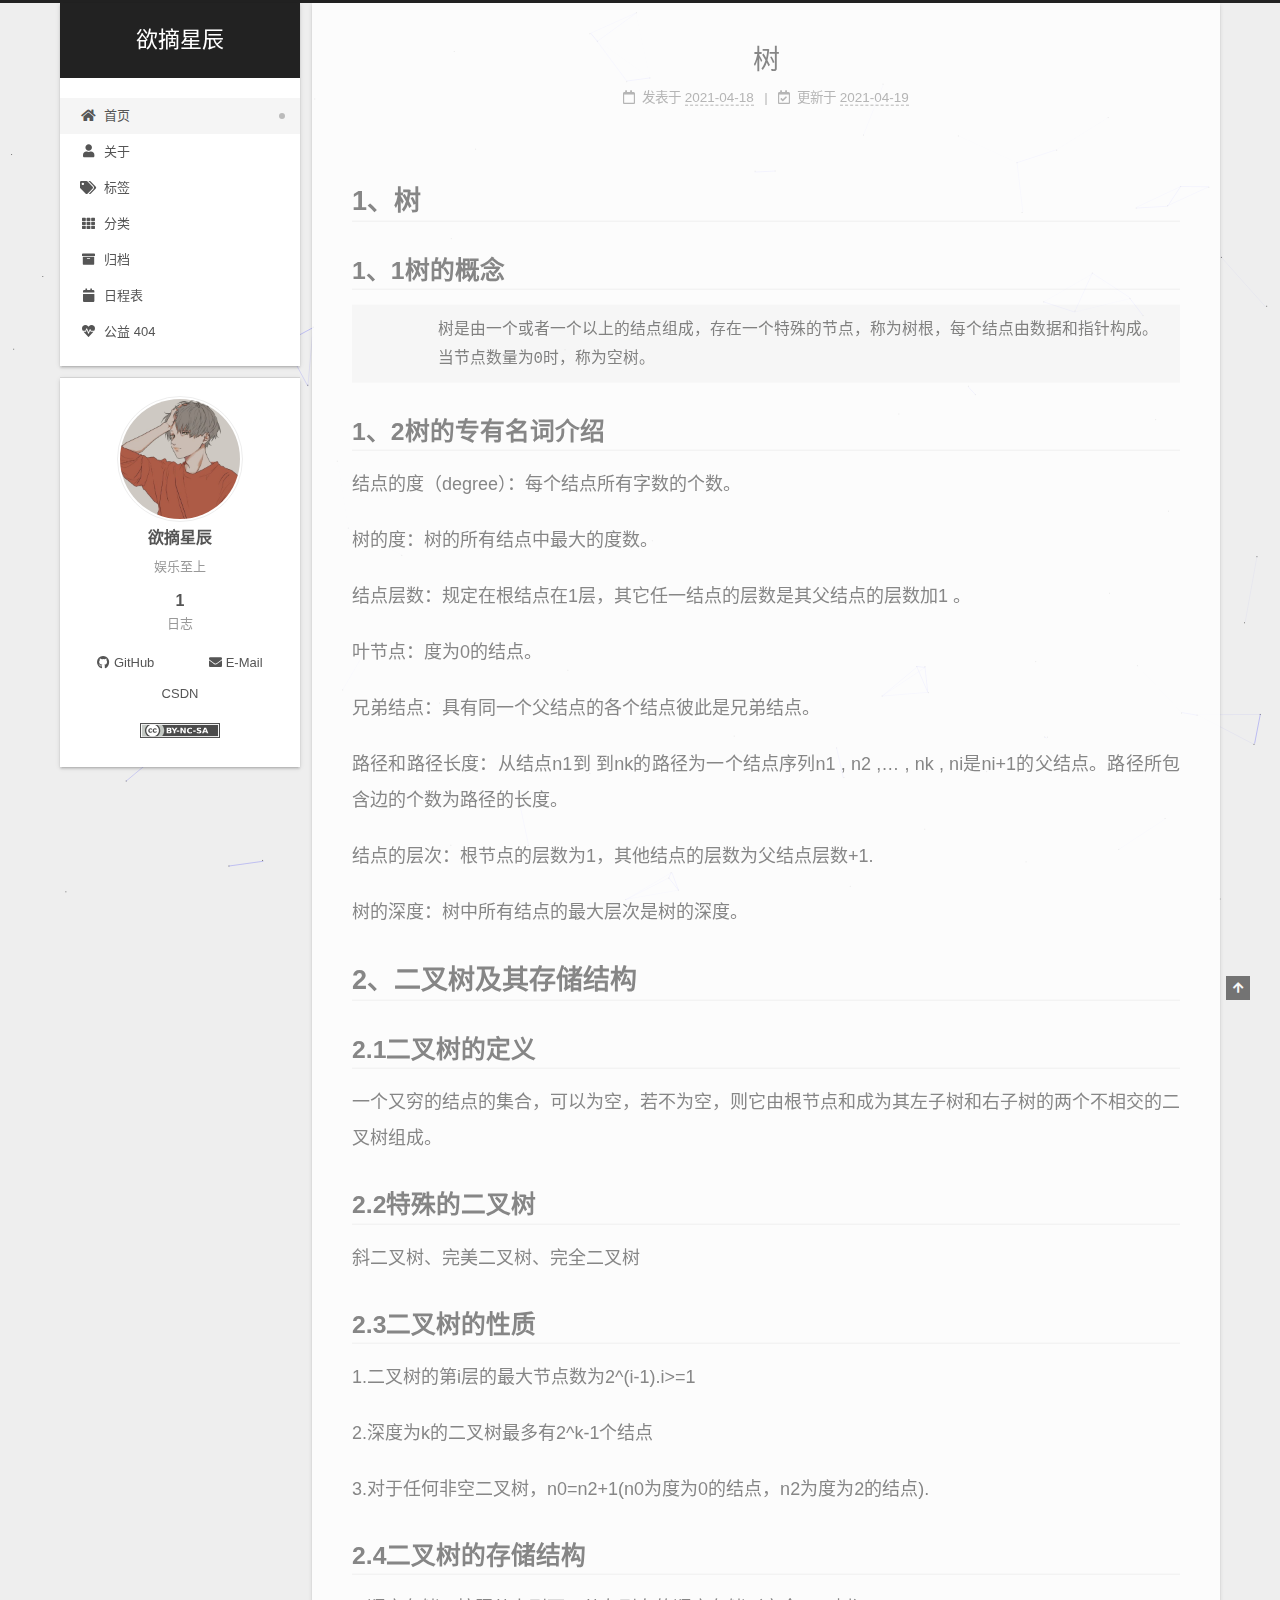
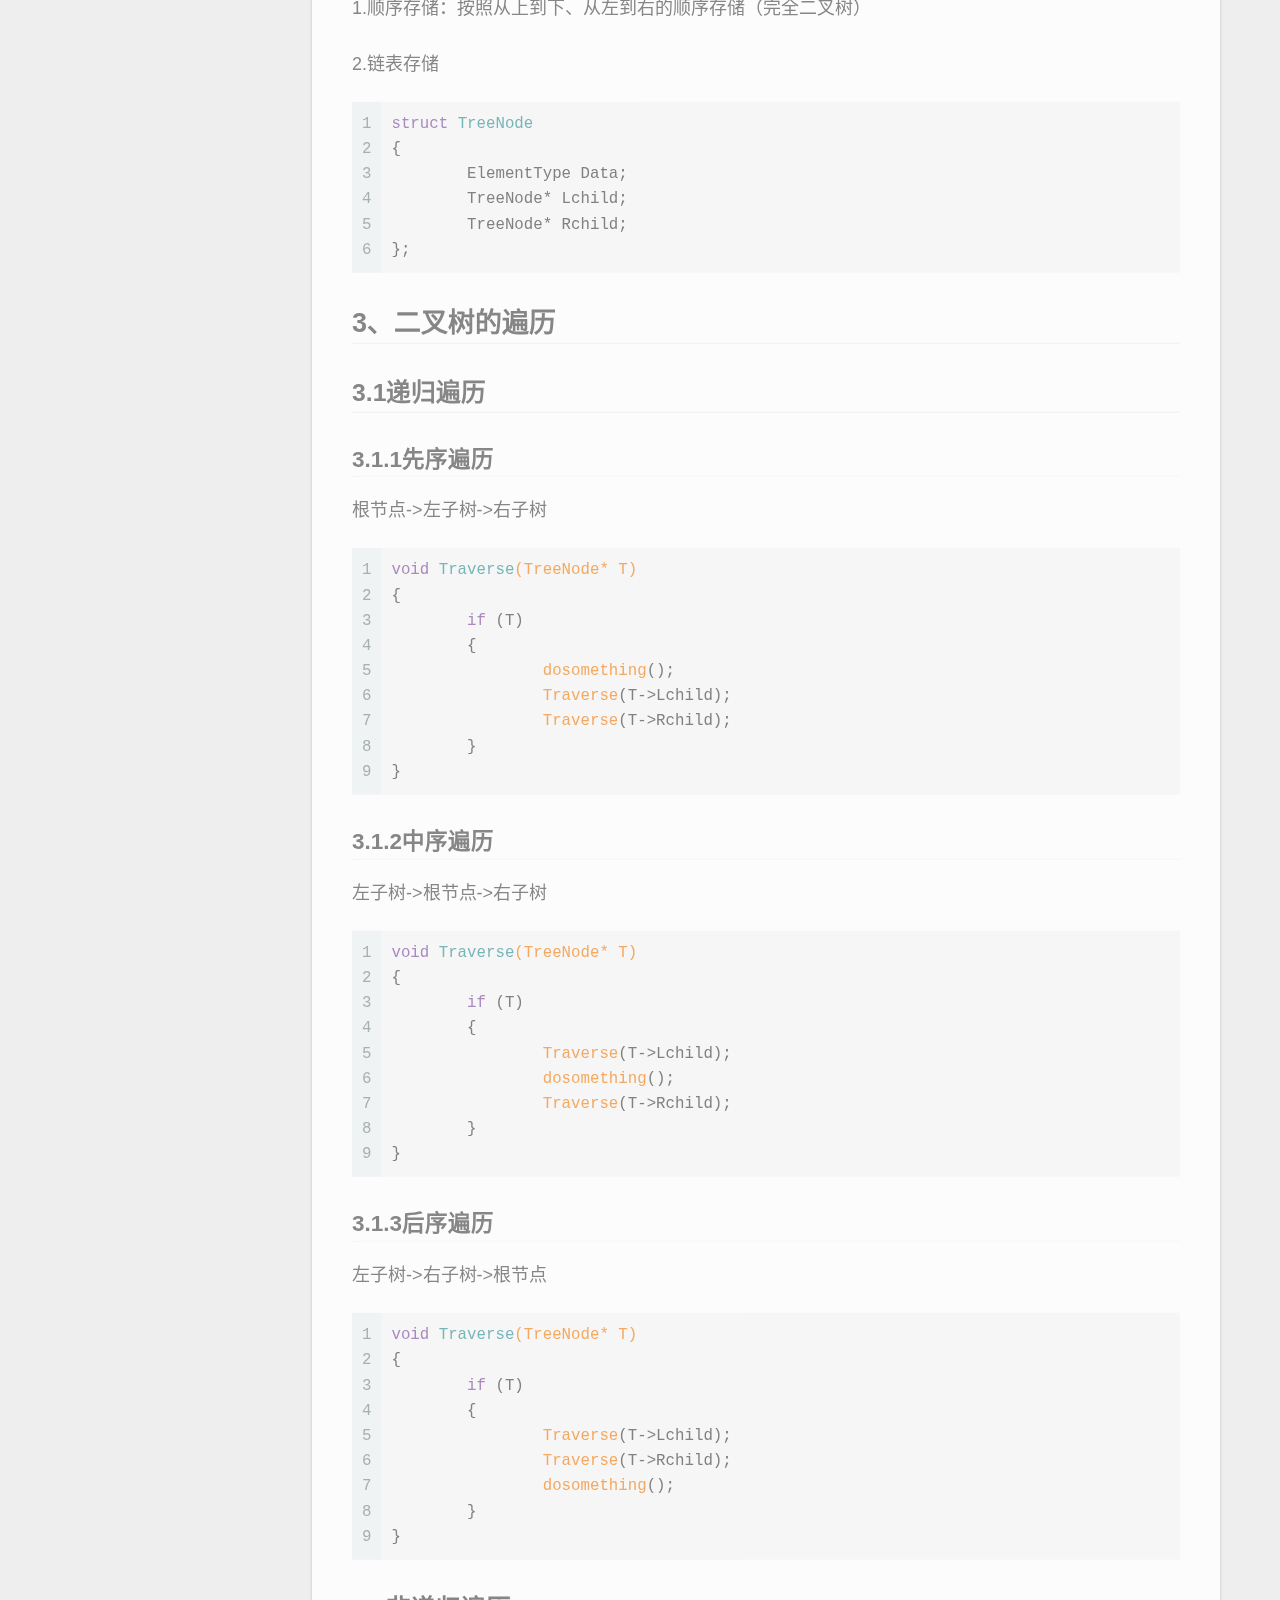
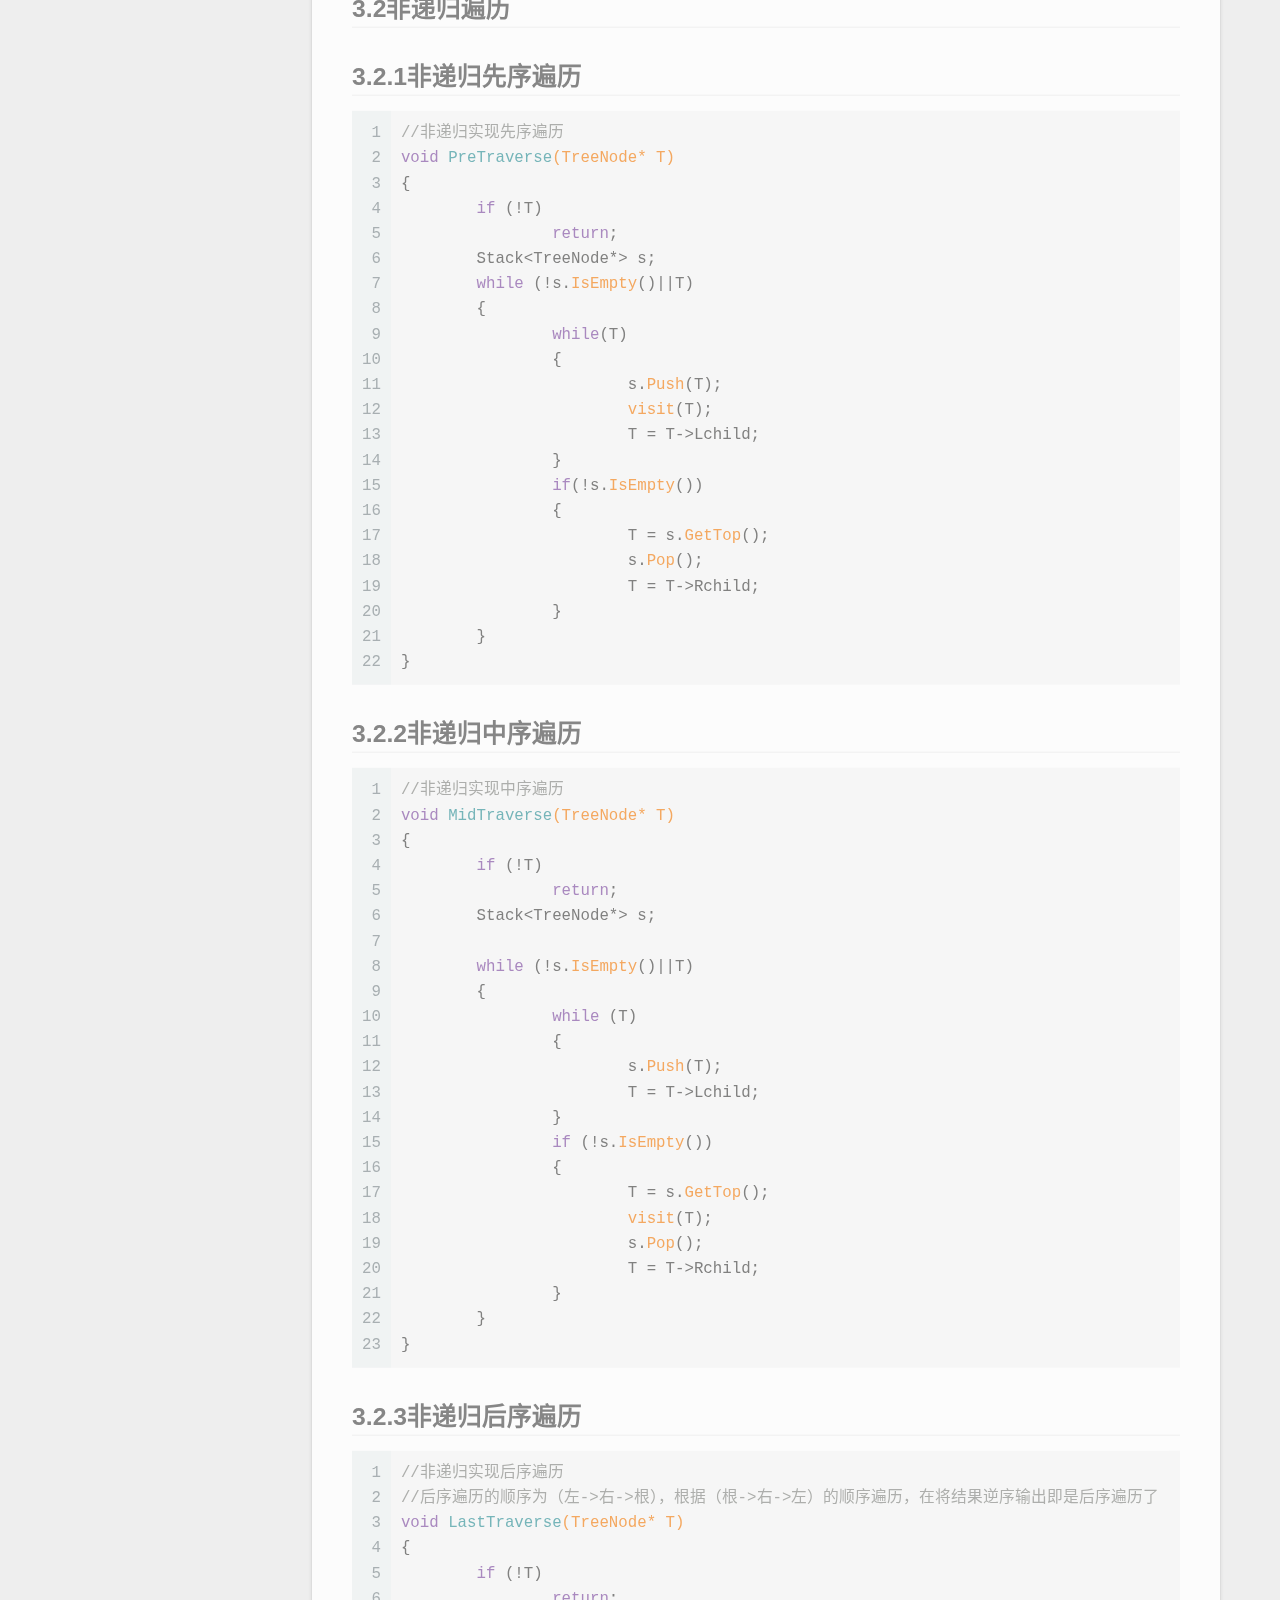
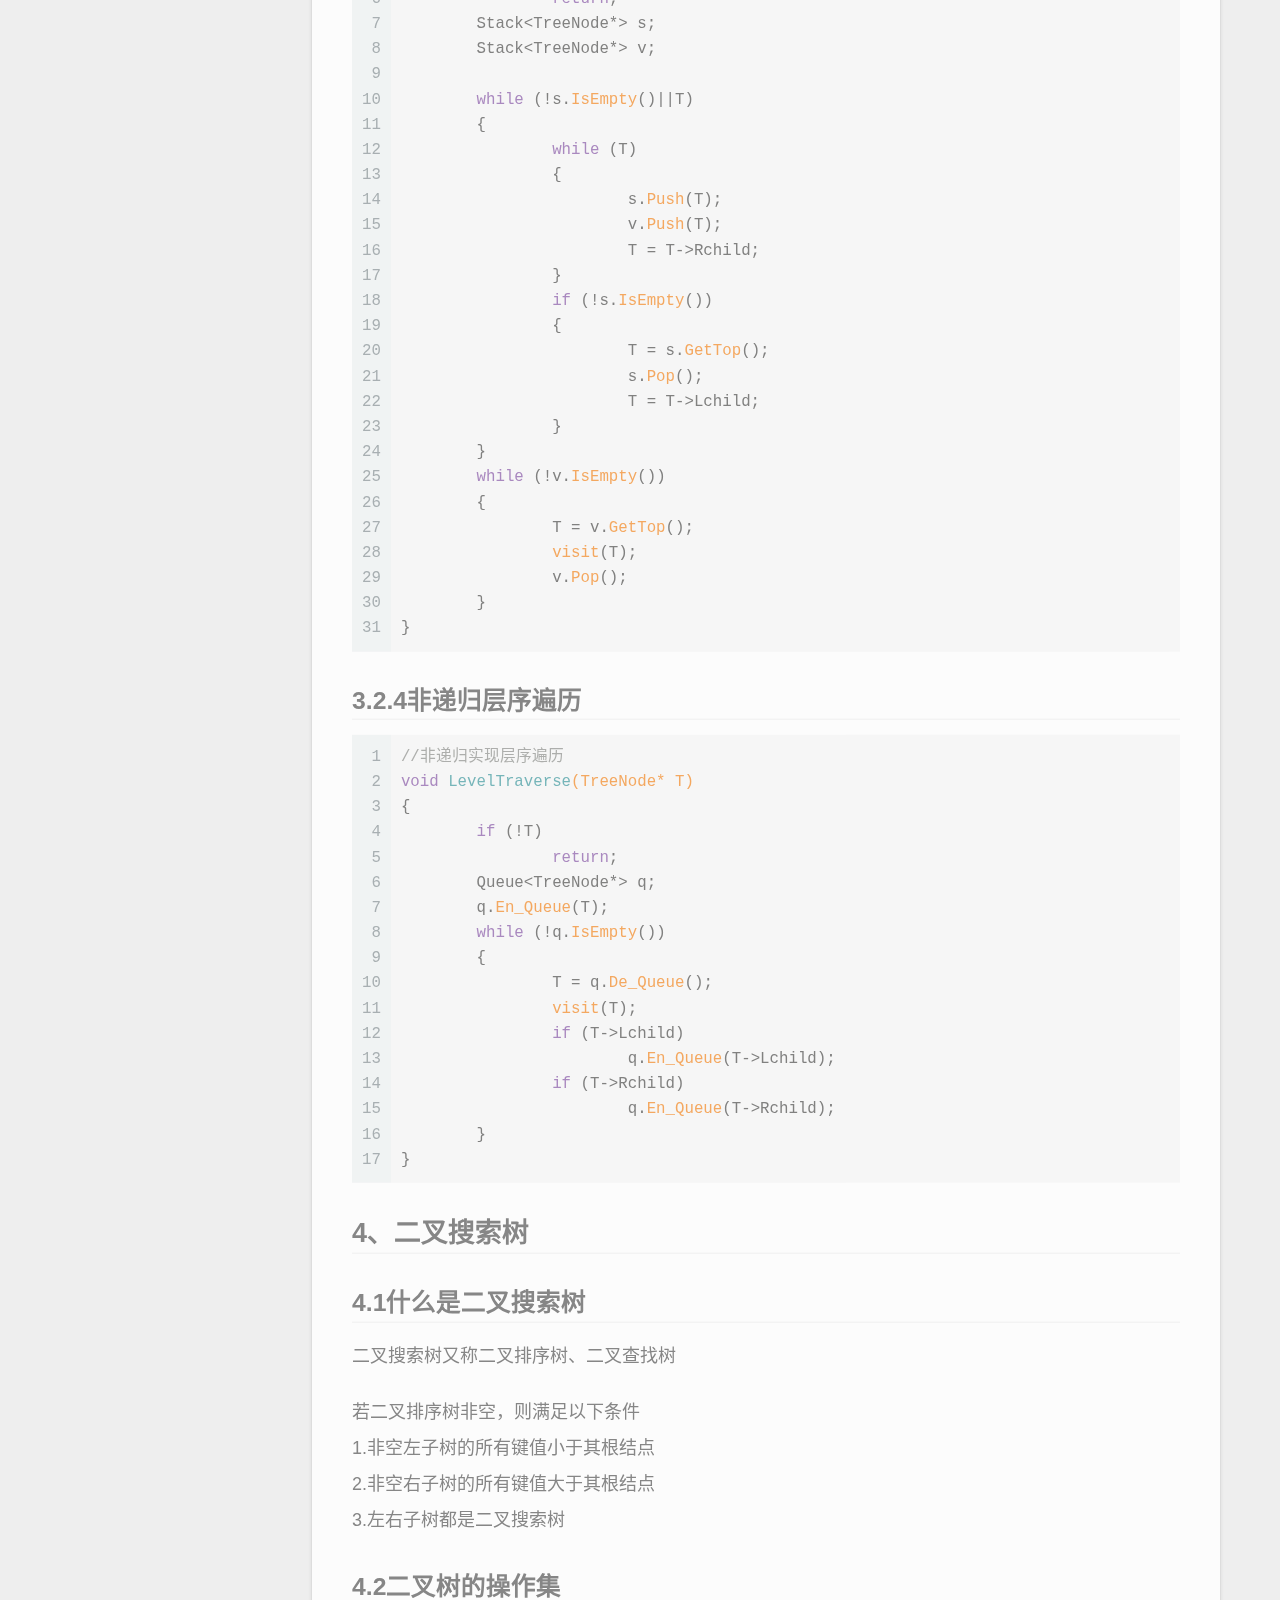
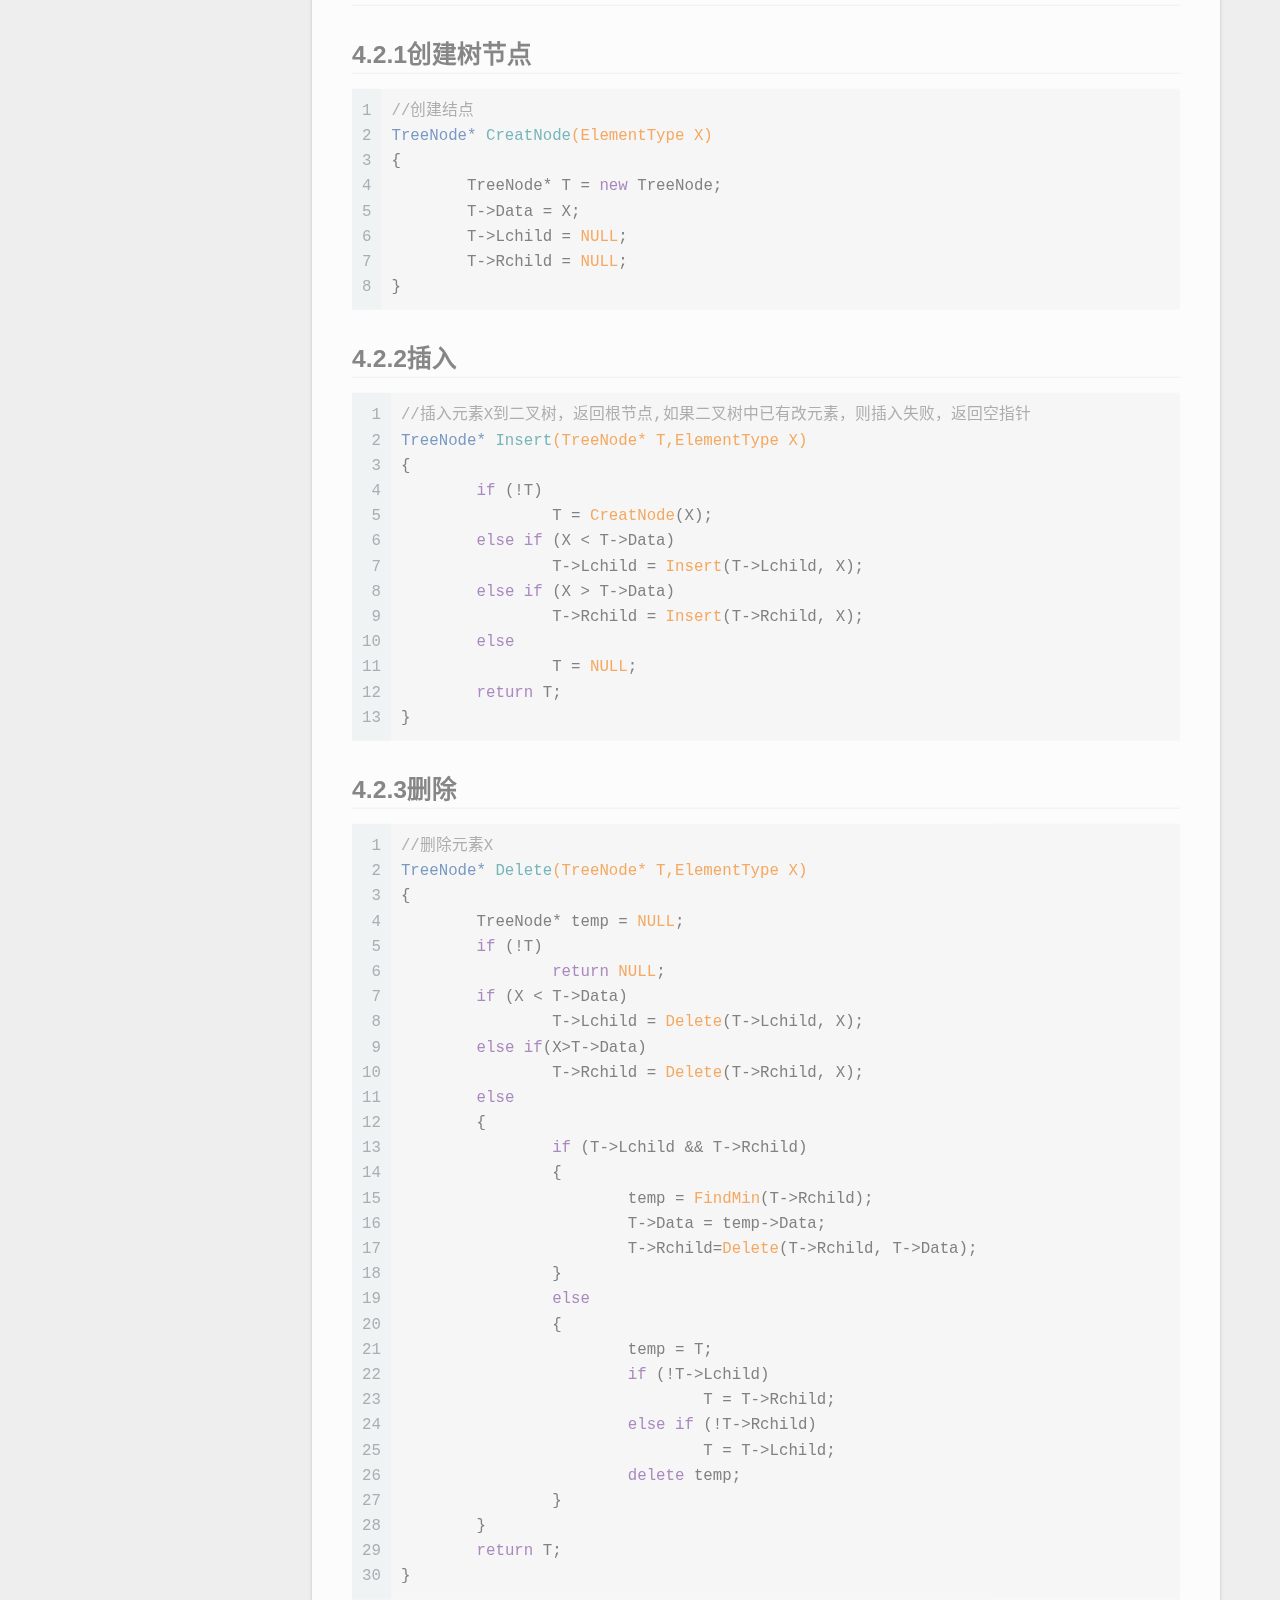
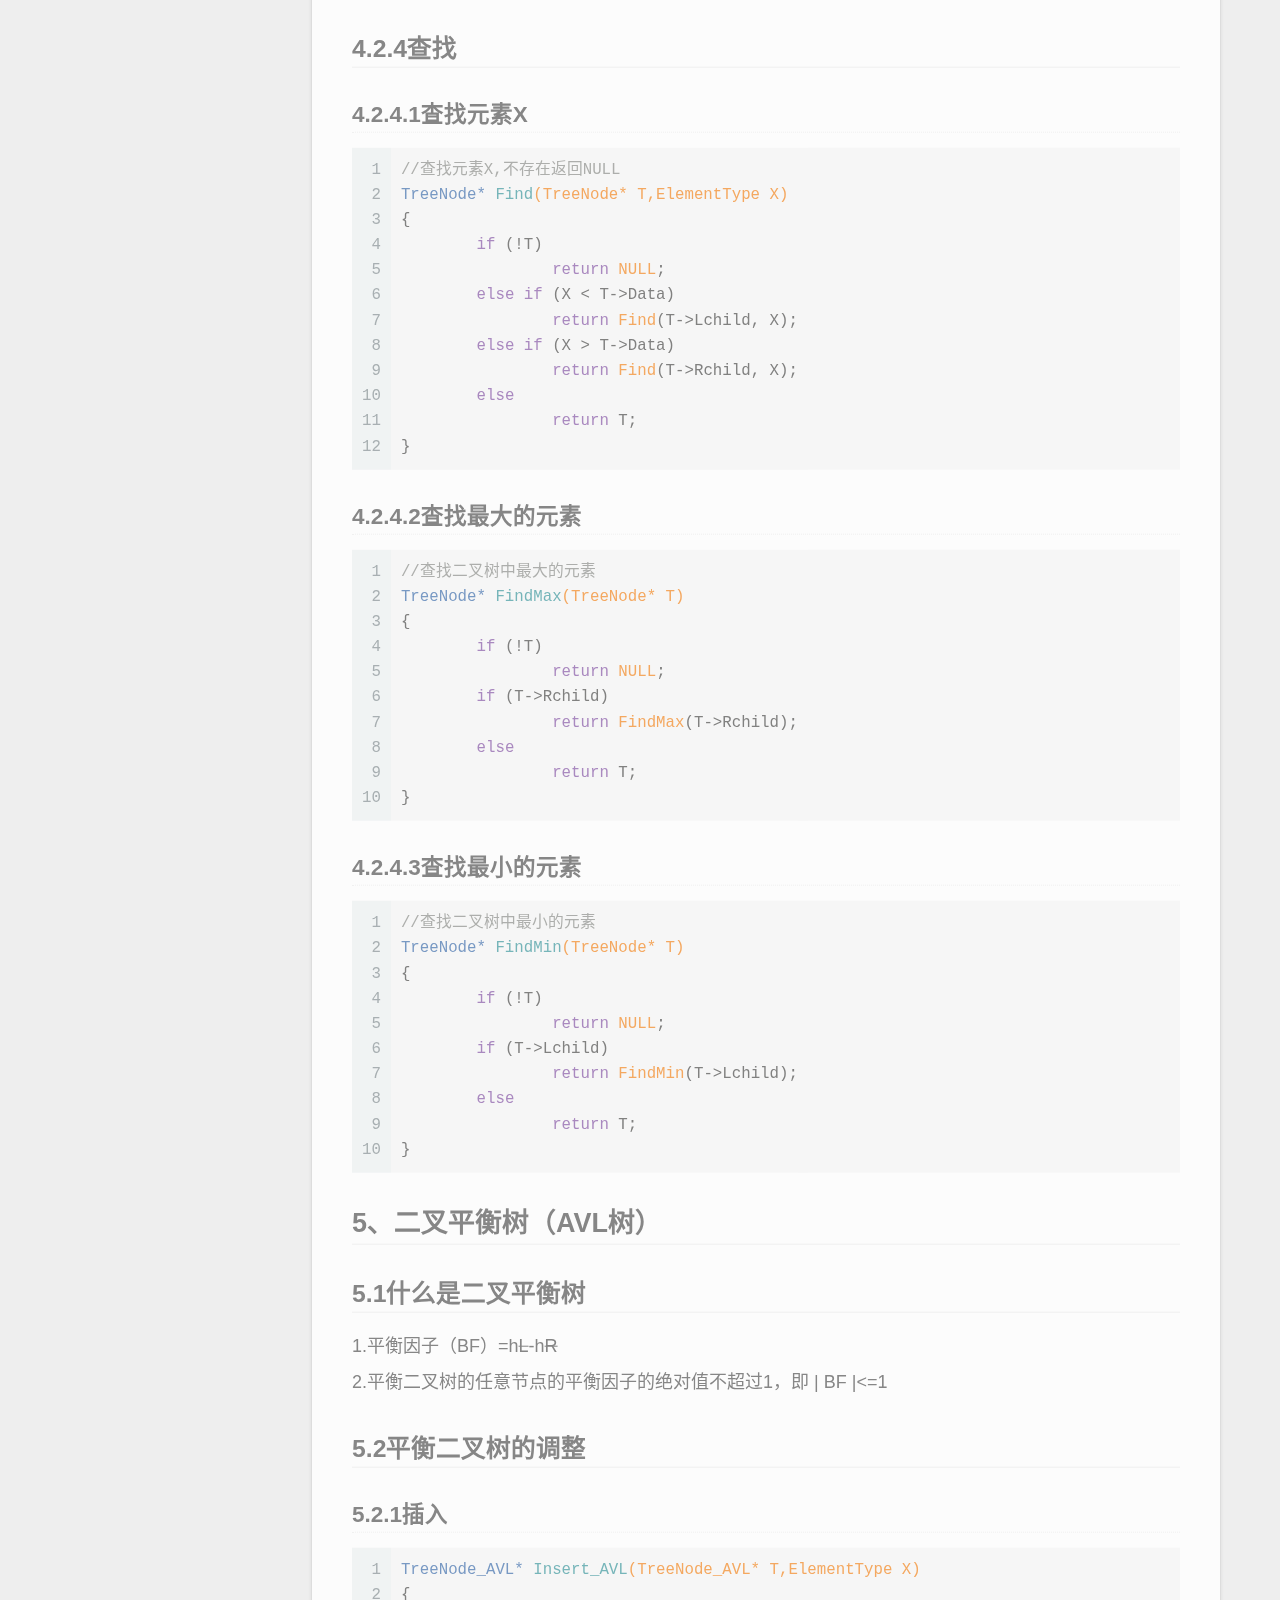
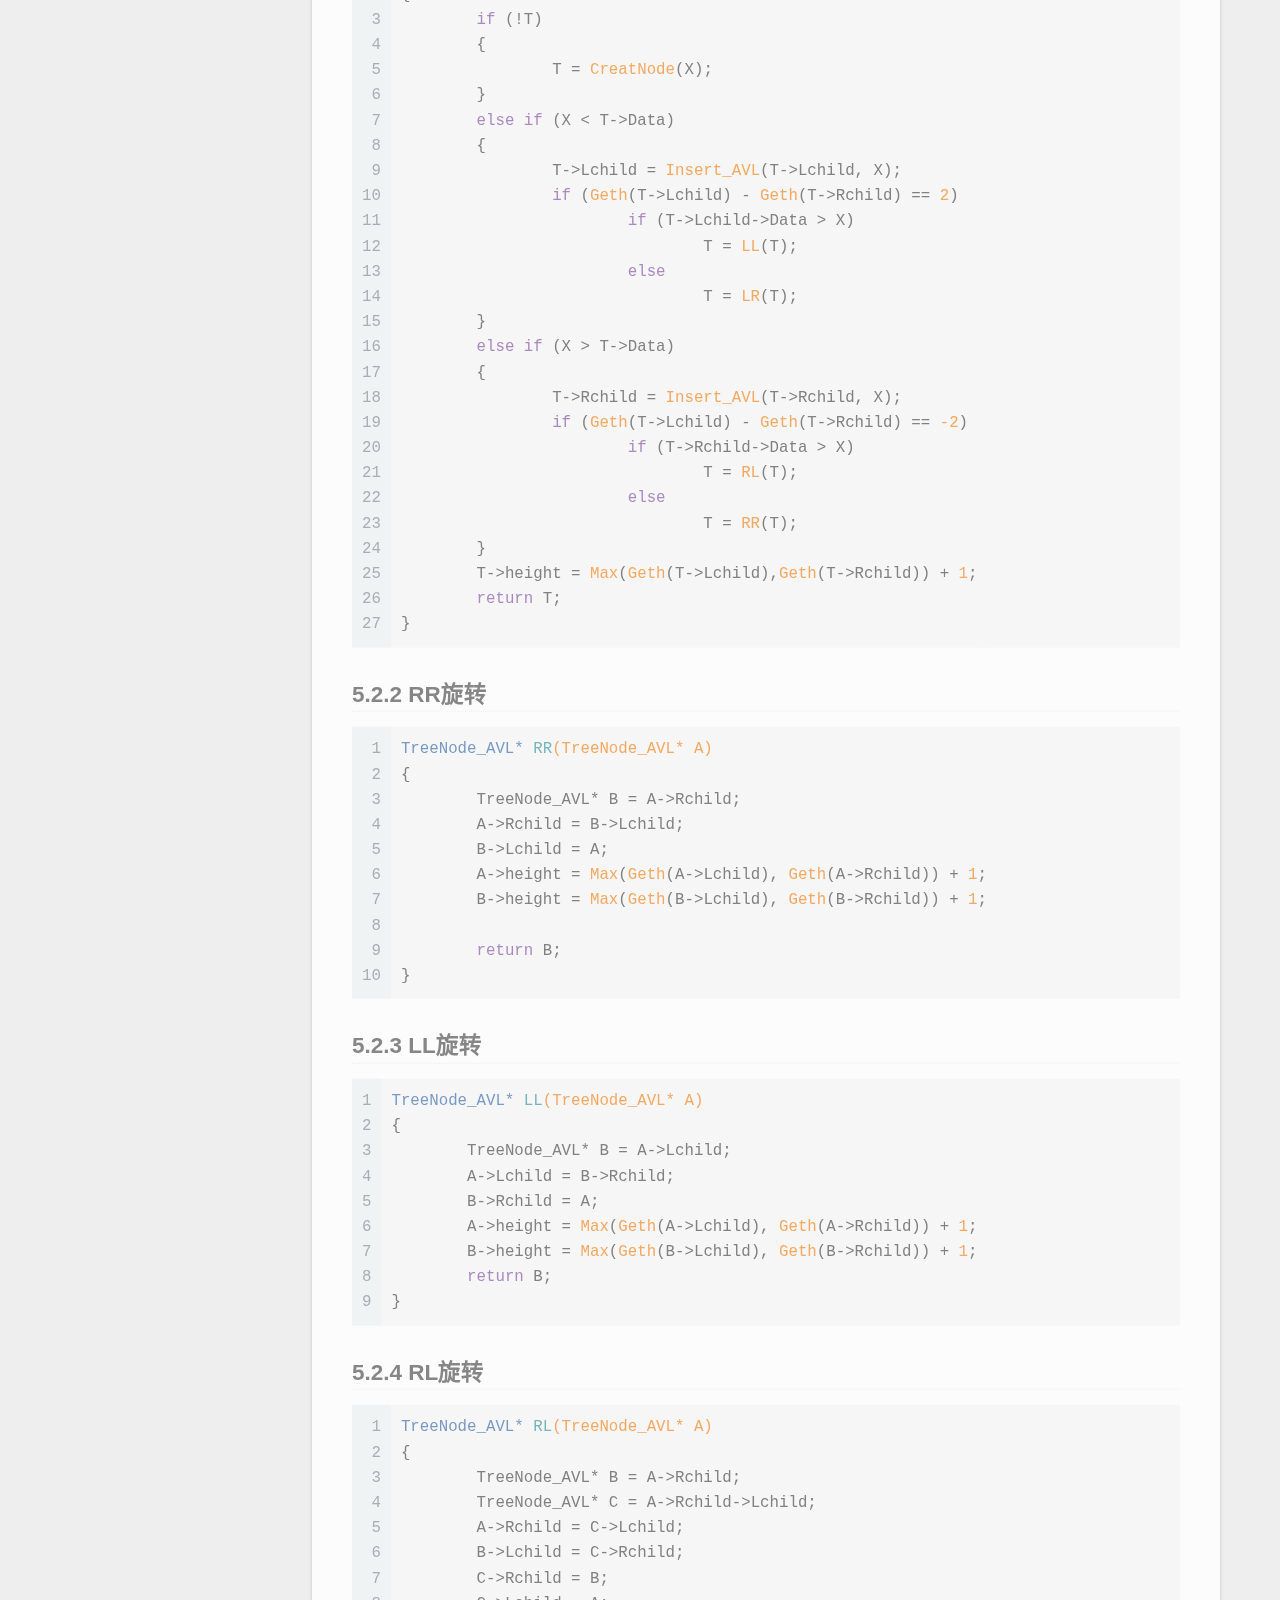
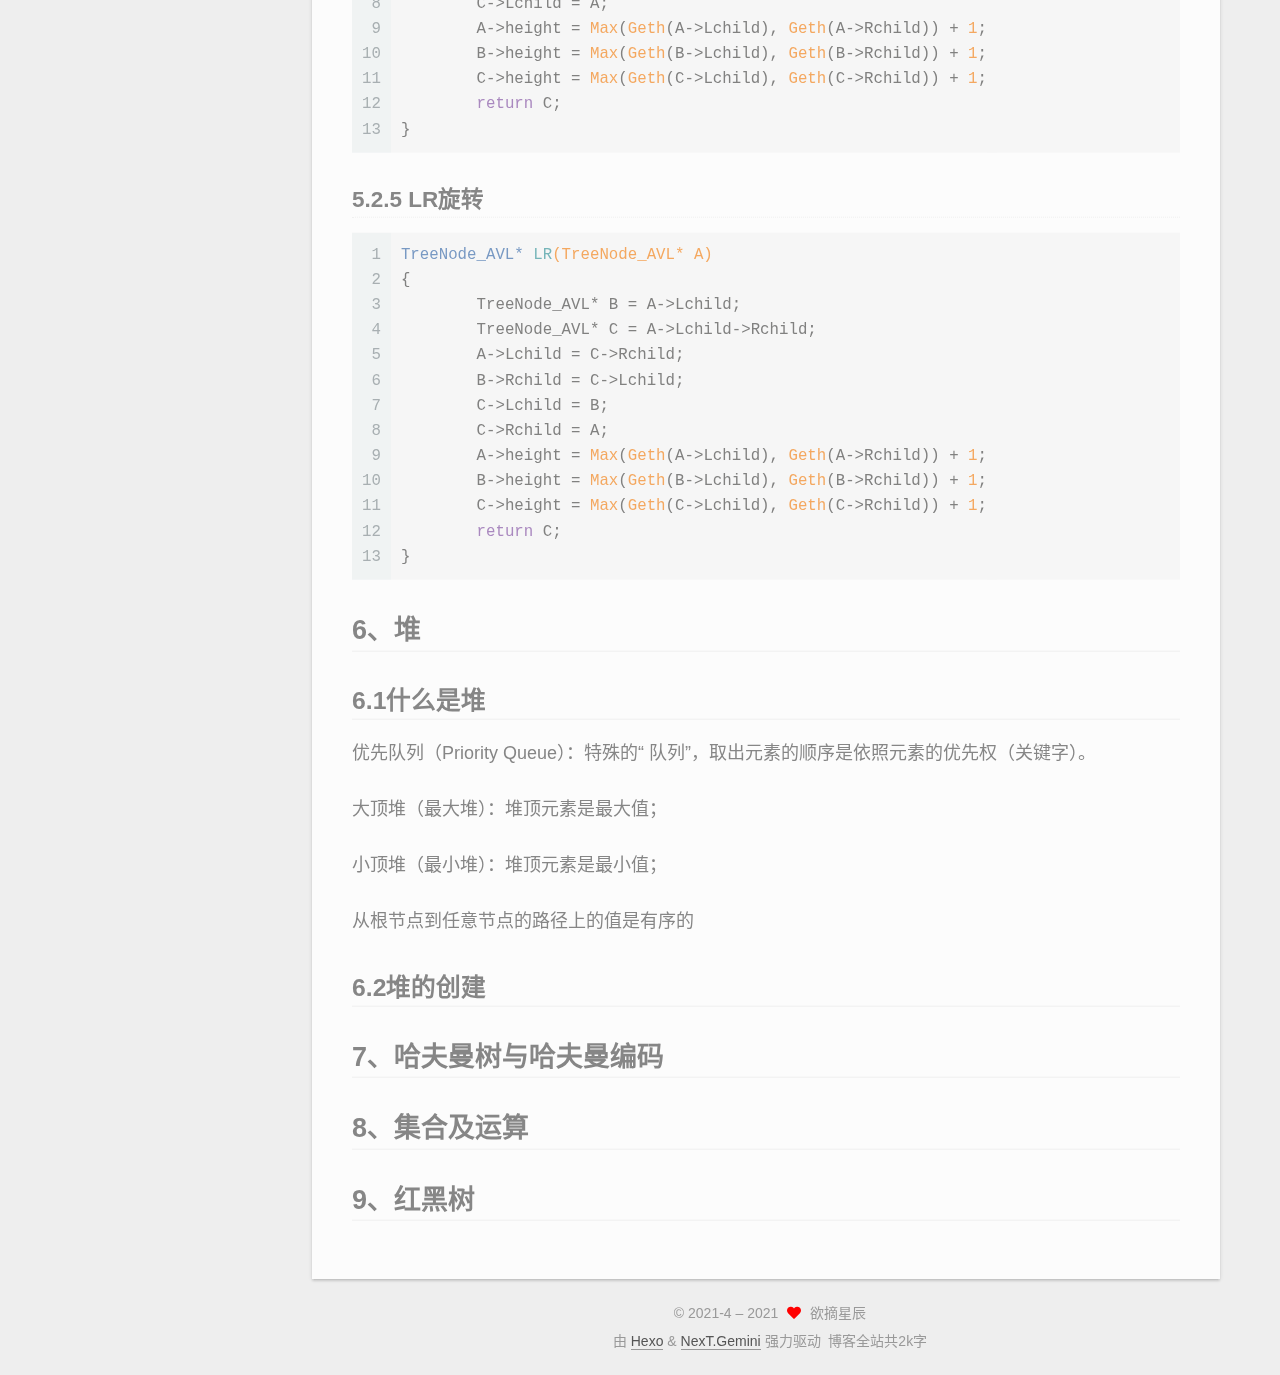
==== commit 2df2022a: "Site updated: 2021-04-19 14:02:58" ====
--- a/index.html
+++ b/index.html
@@ -205,7 +205,7 @@
                   <i class="far fa-calendar-check"></i>
                 </span>
                 <span class="post-meta-item-text">更新于</span>
-                <time title="修改时间：2021-04-19 13:14:10" itemprop="dateModified" datetime="2021-04-19T13:14:10+08:00">2021-04-19</time>
+                <time title="修改时间：2021-04-19 13:30:01" itemprop="dateModified" datetime="2021-04-19T13:30:01+08:00">2021-04-19</time>
               </span>
 
           
@@ -219,8 +219,7 @@
     <div class="post-body" itemprop="articleBody">
 
       
-          <p>@[toc]</p>
-<h1 id="1、树"><a href="#1、树" class="headerlink" title="1、树"></a>1、树</h1><h2 id="1、1树的概念"><a href="#1、1树的概念" class="headerlink" title="1、1树的概念"></a>1、1树的概念</h2><pre><code>        树是由一个或者一个以上的结点组成，存在一个特殊的节点，称为树根，每个结点由数据和指针构成。
+          <h1 id="1、树"><a href="#1、树" class="headerlink" title="1、树"></a>1、树</h1><h2 id="1、1树的概念"><a href="#1、1树的概念" class="headerlink" title="1、1树的概念"></a>1、1树的概念</h2><pre><code>        树是由一个或者一个以上的结点组成，存在一个特殊的节点，称为树根，每个结点由数据和指针构成。
         当节点数量为0时，称为空树。
 </code></pre>
 <h2 id="1、2树的专有名词介绍"><a href="#1、2树的专有名词介绍" class="headerlink" title="1、2树的专有名词介绍"></a>1、2树的专有名词介绍</h2><p>结点的度（degree）：每个结点所有字数的个数。</p>
